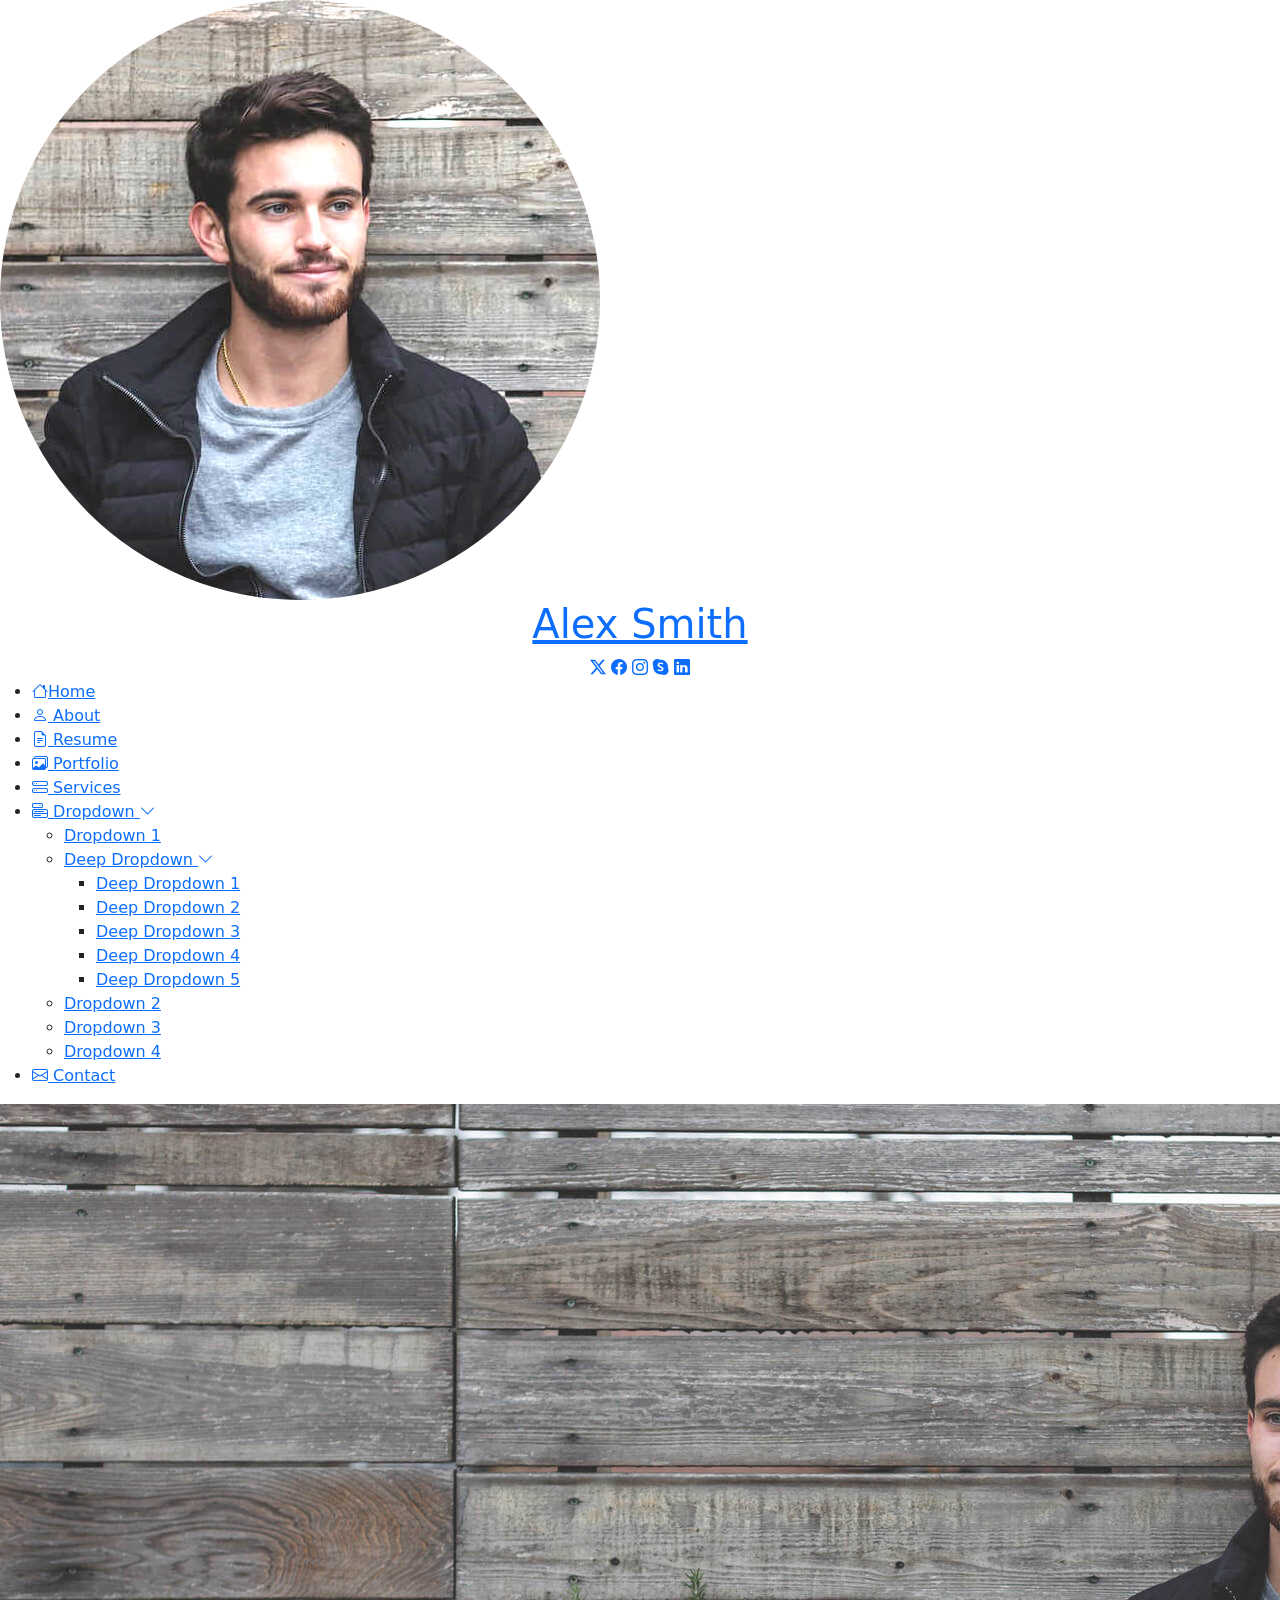
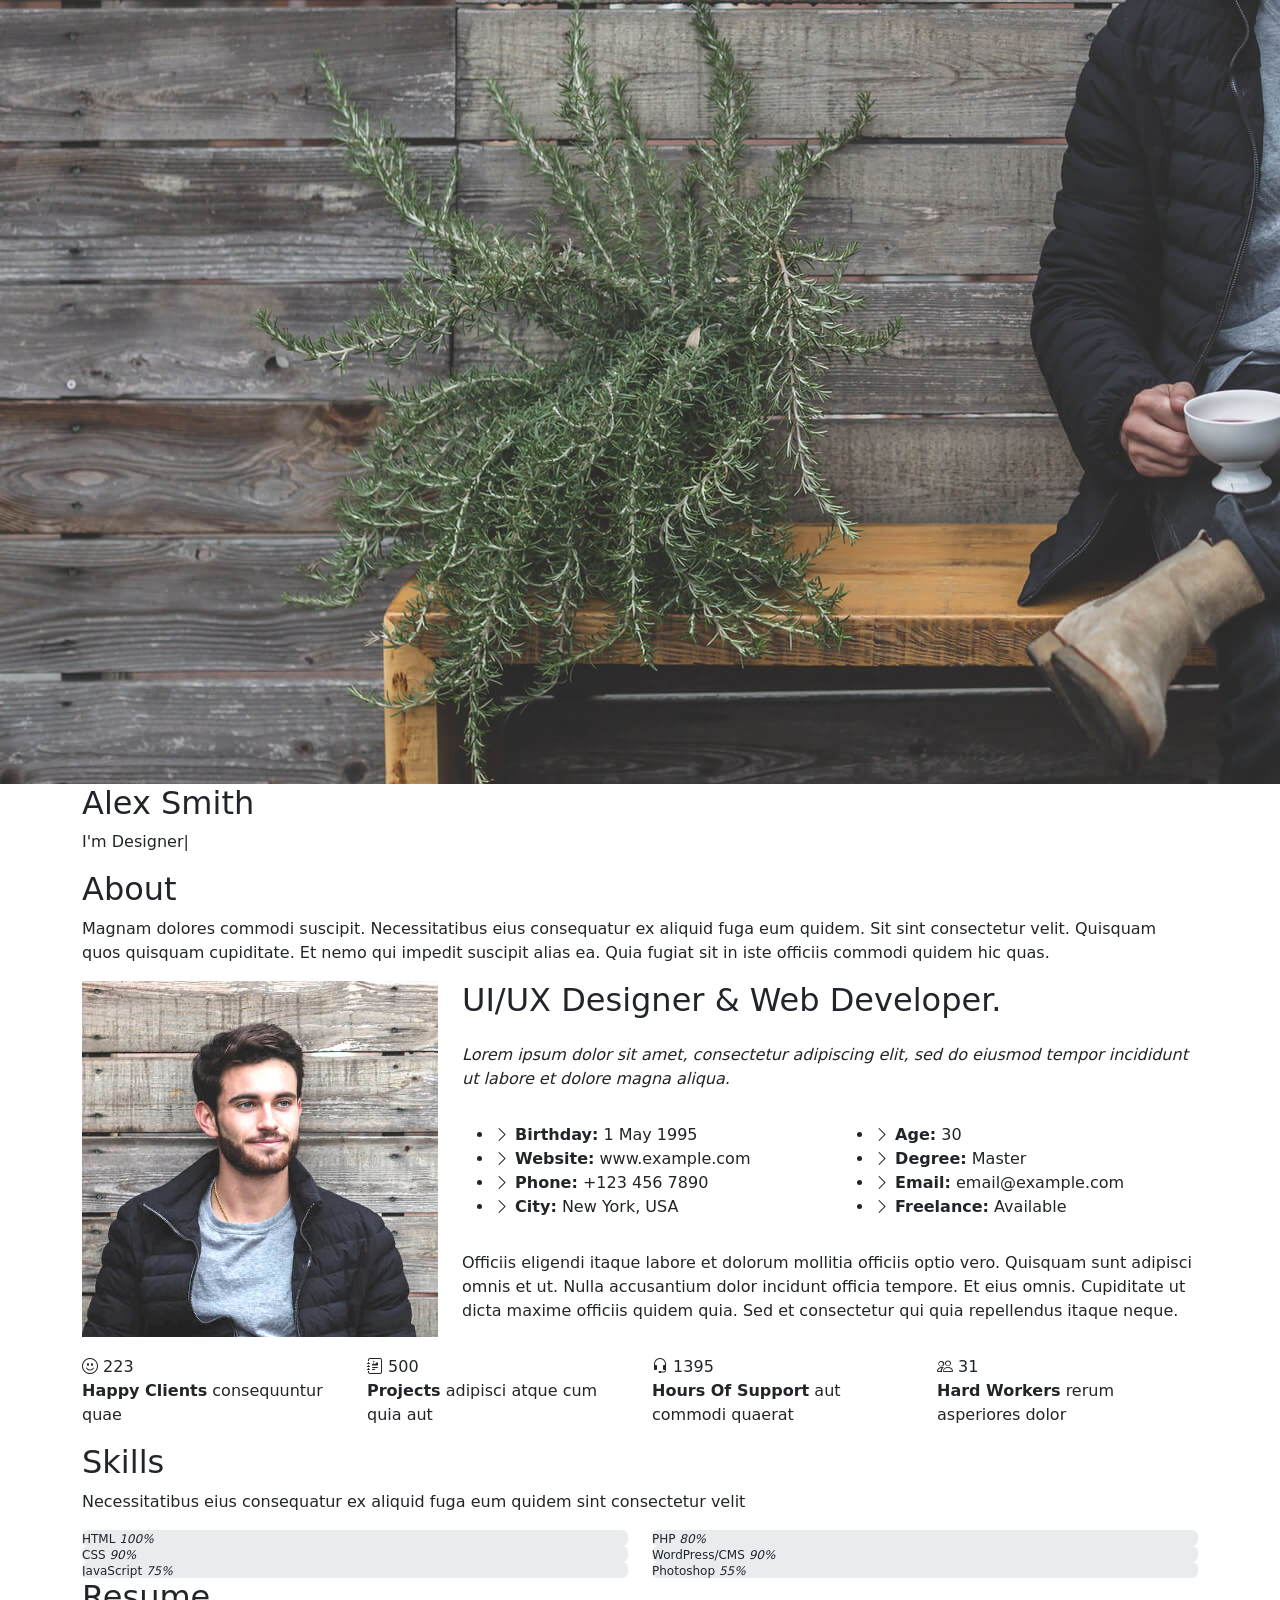
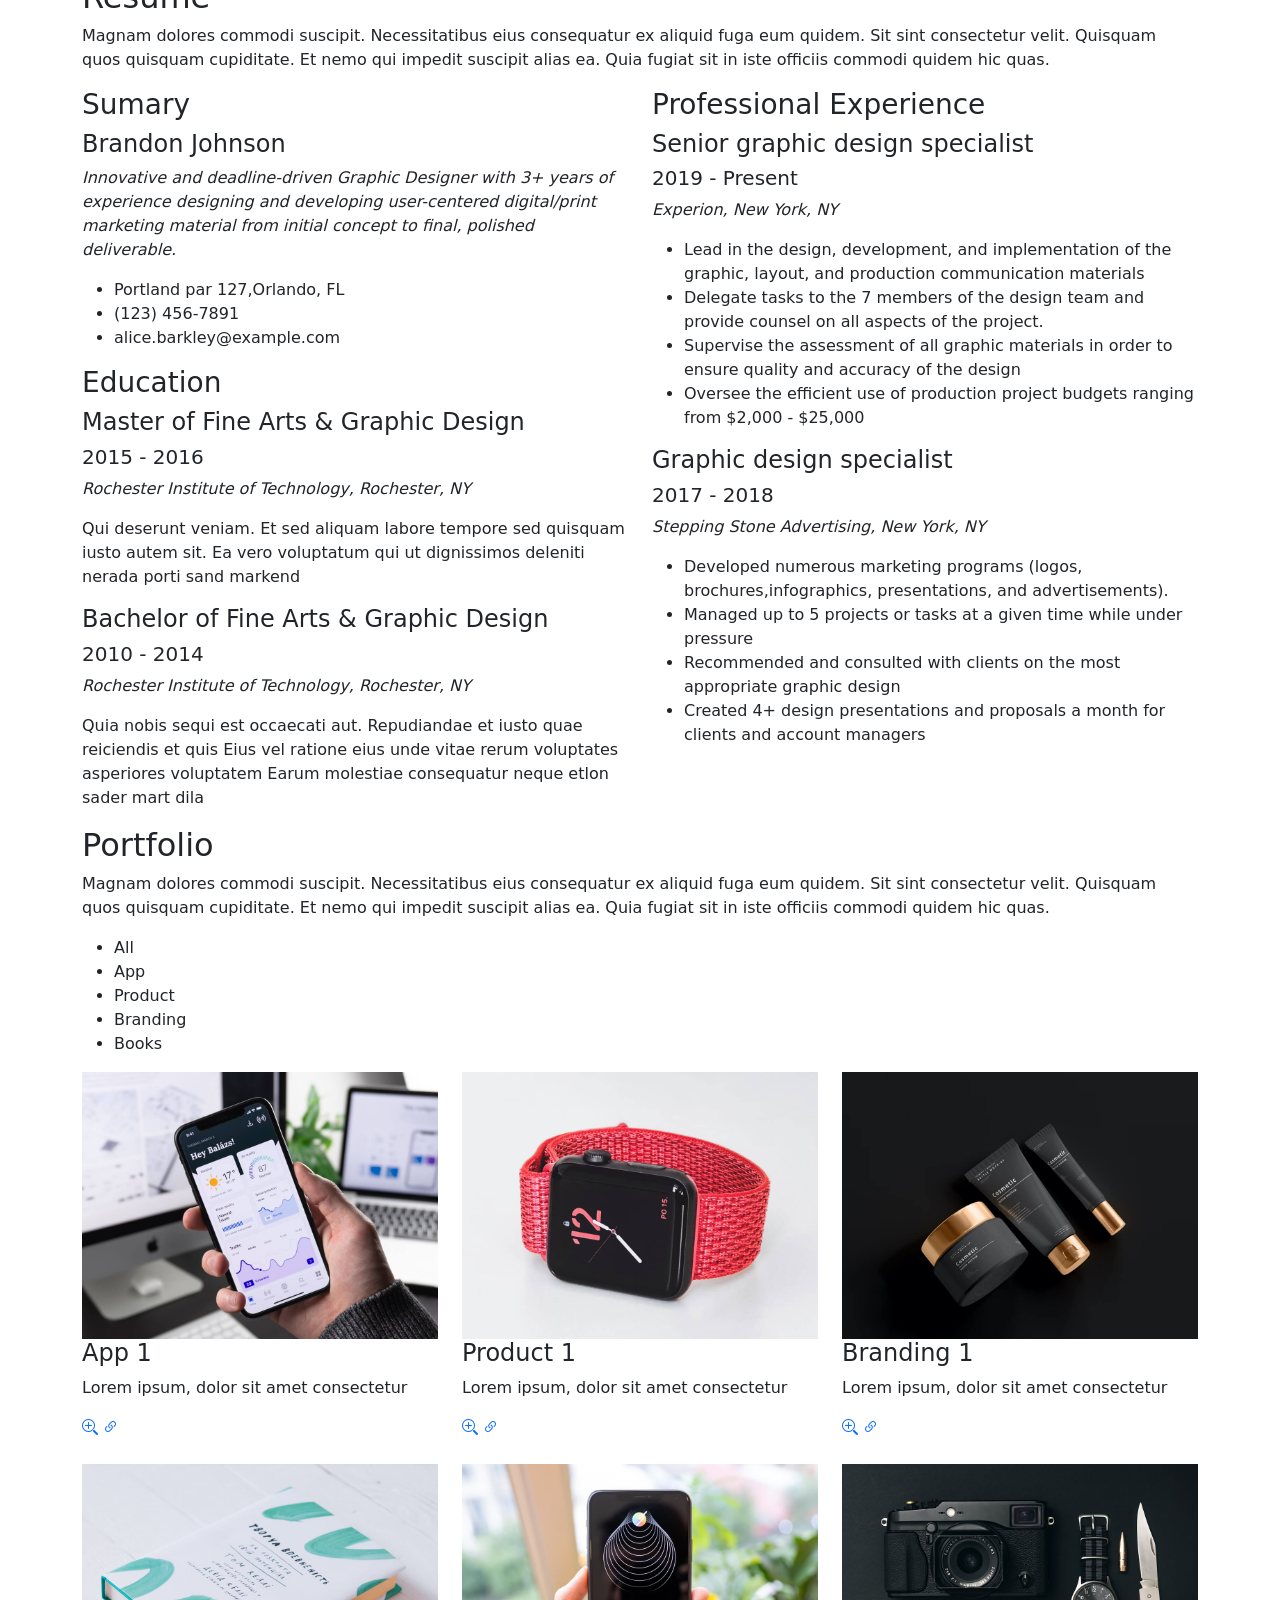
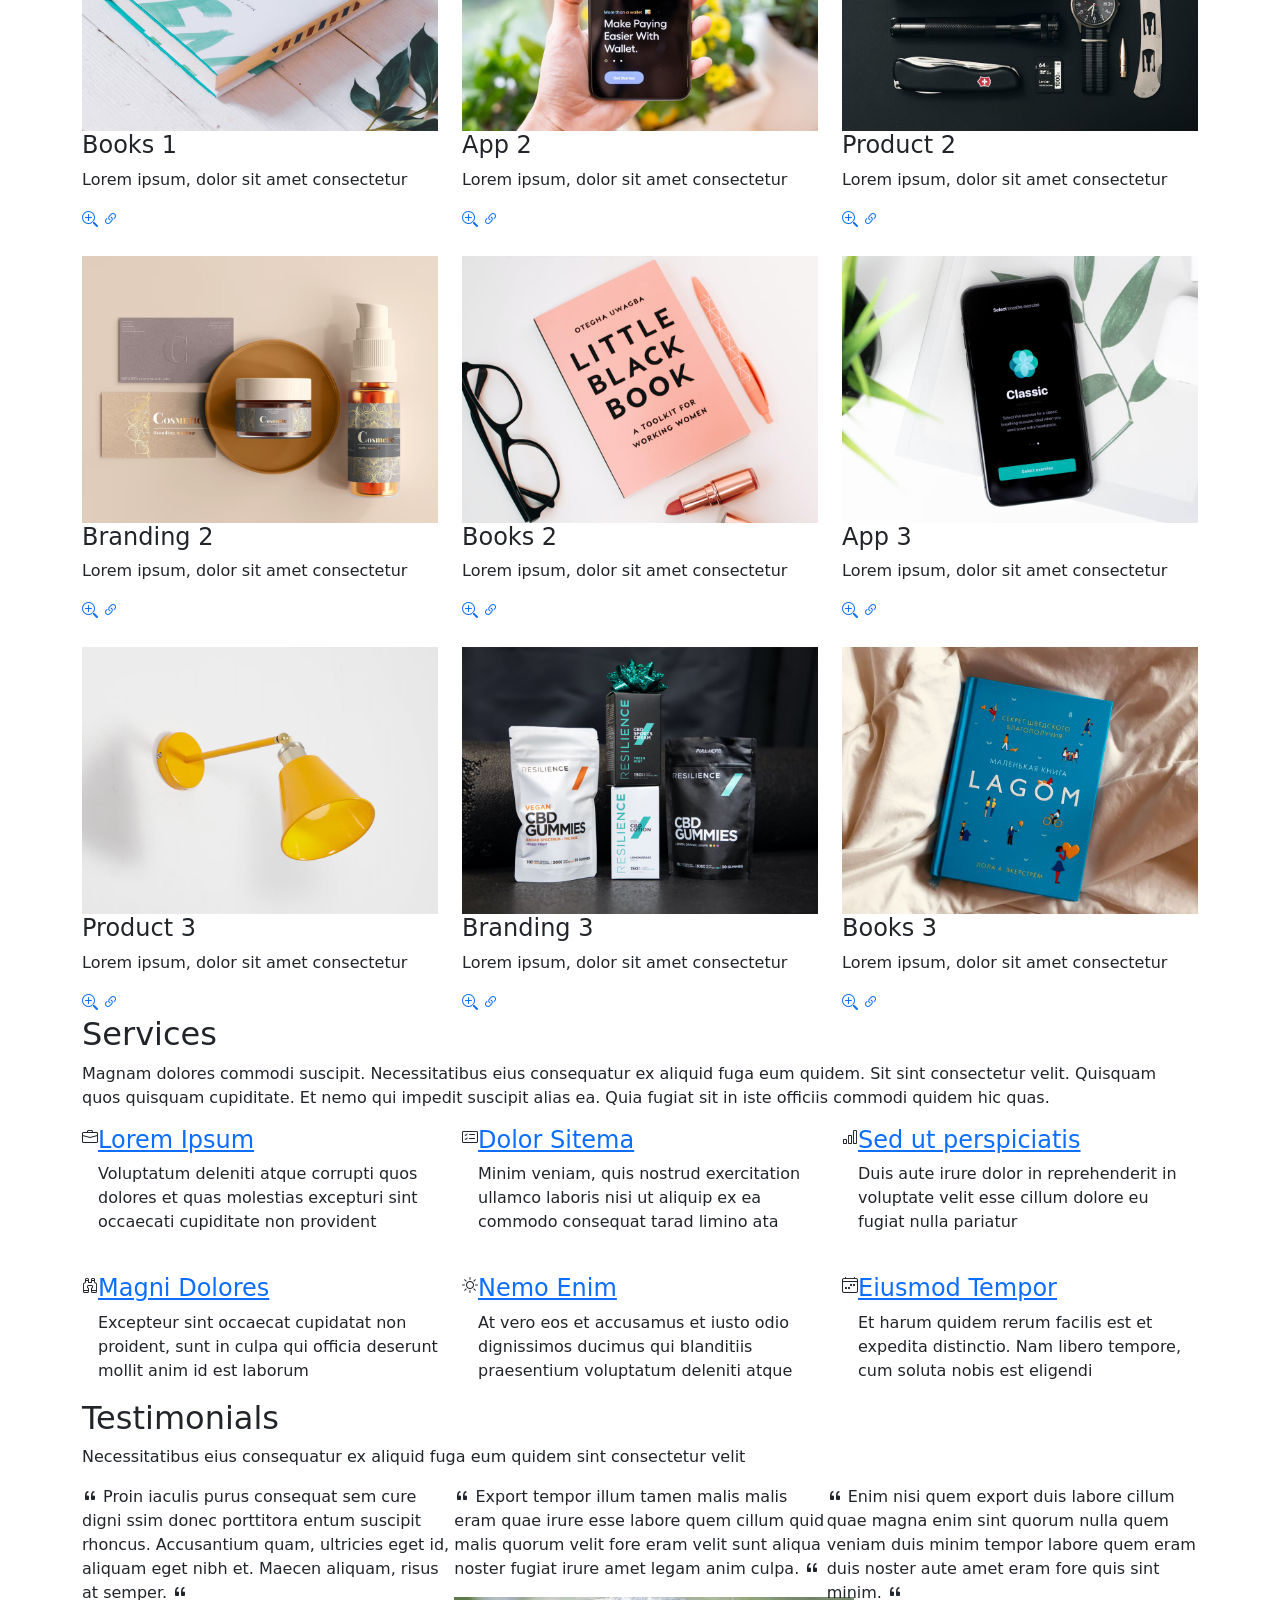
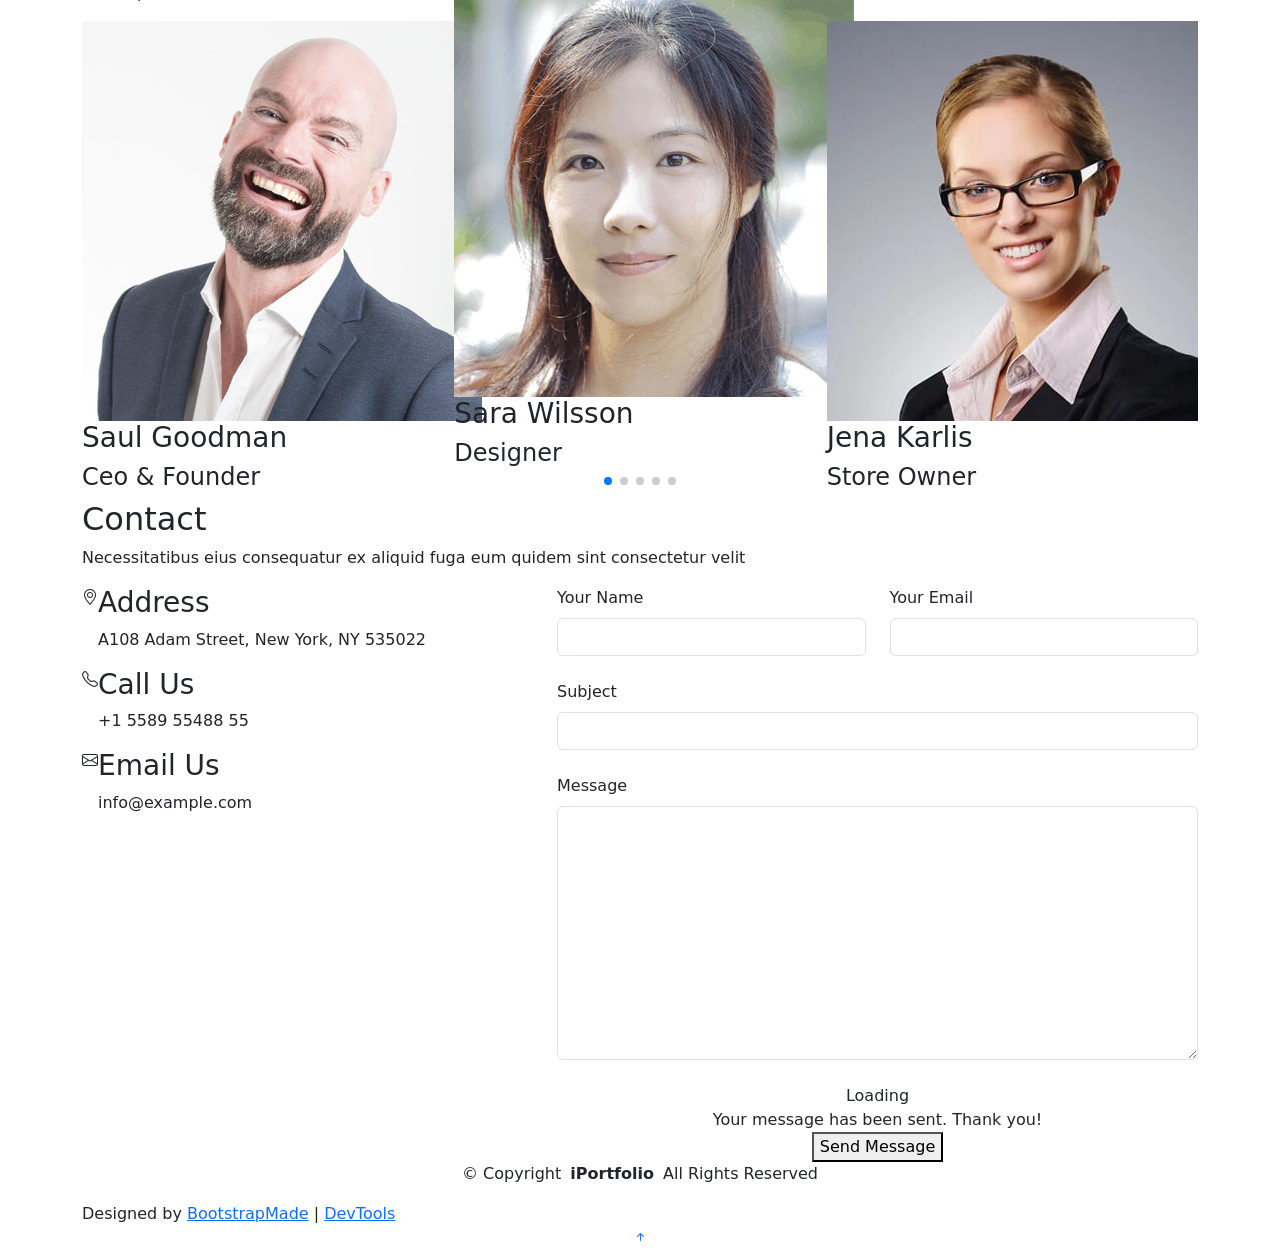
==== index.html @ 8c400535 "first commit" ====
<!DOCTYPE html>
<html lang="en">

<head>
  <meta charset="utf-8">
  <meta content="width=device-width, initial-scale=1.0" name="viewport">
  <title>Index - iPortfolio Bootstrap Template</title>
  <meta content="" name="description">
  <meta content="" name="keywords">

  <!-- Favicons -->
  <link href="assets/img/favicon.png" rel="icon">
  <link href="assets/img/apple-touch-icon.png" rel="apple-touch-icon">

  <!-- Fonts -->
  <link href="https://fonts.googleapis.com" rel="preconnect">
  <link href="https://fonts.gstatic.com" rel="preconnect" crossorigin>
  <link href="https://fonts.googleapis.com/css2?family=Roboto:ital,wght@0,100;0,300;0,400;0,500;0,700;0,900;1,100;1,300;1,400;1,500;1,700;1,900&family=Poppins:ital,wght@0,100;0,200;0,300;0,400;0,500;0,600;0,700;0,800;0,900;1,100;1,200;1,300;1,400;1,500;1,600;1,700;1,800;1,900&family=Raleway:ital,wght@0,100;0,200;0,300;0,400;0,500;0,600;0,700;0,800;0,900;1,100;1,200;1,300;1,400;1,500;1,600;1,700;1,800;1,900&display=swap" rel="stylesheet">

  <!-- Vendor CSS Files -->
  <link href="assets/vendor/bootstrap/css/bootstrap.min.css" rel="stylesheet">
  <link href="assets/vendor/bootstrap-icons/bootstrap-icons.css" rel="stylesheet">
  <link href="assets/vendor/aos/aos.css" rel="stylesheet">
  <link href="assets/vendor/glightbox/css/glightbox.min.css" rel="stylesheet">
  <link href="assets/vendor/swiper/swiper-bundle.min.css" rel="stylesheet">

  <!-- Main CSS File -->
  <link href="assets/css/main.css" rel="stylesheet">

  <!-- =======================================================
  * Template Name: iPortfolio
  * Template URL: https://bootstrapmade.com/iportfolio-bootstrap-portfolio-websites-template/
  * Updated: Jun 29 2024 with Bootstrap v5.3.3
  * Author: BootstrapMade.com
  * License: https://bootstrapmade.com/license/
  ======================================================== -->
</head>

<body class="index-page">

  <header id="header" class="header dark-background d-flex flex-column">
    <i class="header-toggle d-xl-none bi bi-list"></i>

    <div class="profile-img">
      <img src="assets/img/my-profile-img.jpg" alt="" class="img-fluid rounded-circle">
    </div>

    <a href="index.html" class="logo d-flex align-items-center justify-content-center">
      <!-- Uncomment the line below if you also wish to use an image logo -->
      <!-- <img src="assets/img/logo.png" alt=""> -->
      <h1 class="sitename">Alex Smith</h1>
    </a>

    <div class="social-links text-center">
      <a href="#" class="twitter"><i class="bi bi-twitter-x"></i></a>
      <a href="#" class="facebook"><i class="bi bi-facebook"></i></a>
      <a href="#" class="instagram"><i class="bi bi-instagram"></i></a>
      <a href="#" class="google-plus"><i class="bi bi-skype"></i></a>
      <a href="#" class="linkedin"><i class="bi bi-linkedin"></i></a>
    </div>

    <nav id="navmenu" class="navmenu">
      <ul>
        <li><a href="#hero" class="active"><i class="bi bi-house navicon"></i>Home</a></li>
        <li><a href="#about"><i class="bi bi-person navicon"></i> About</a></li>
        <li><a href="#resume"><i class="bi bi-file-earmark-text navicon"></i> Resume</a></li>
        <li><a href="#portfolio"><i class="bi bi-images navicon"></i> Portfolio</a></li>
        <li><a href="#services"><i class="bi bi-hdd-stack navicon"></i> Services</a></li>
        <li class="dropdown"><a href="#"><i class="bi bi-menu-button navicon"></i> <span>Dropdown</span> <i class="bi bi-chevron-down toggle-dropdown"></i></a>
          <ul>
            <li><a href="#">Dropdown 1</a></li>
            <li class="dropdown"><a href="#"><span>Deep Dropdown</span> <i class="bi bi-chevron-down toggle-dropdown"></i></a>
              <ul>
                <li><a href="#">Deep Dropdown 1</a></li>
                <li><a href="#">Deep Dropdown 2</a></li>
                <li><a href="#">Deep Dropdown 3</a></li>
                <li><a href="#">Deep Dropdown 4</a></li>
                <li><a href="#">Deep Dropdown 5</a></li>
              </ul>
            </li>
            <li><a href="#">Dropdown 2</a></li>
            <li><a href="#">Dropdown 3</a></li>
            <li><a href="#">Dropdown 4</a></li>
          </ul>
        </li>
        <li><a href="#contact"><i class="bi bi-envelope navicon"></i> Contact</a></li>
      </ul>
    </nav>

  </header>

  <main class="main">

    <!-- Hero Section -->
    <section id="hero" class="hero section dark-background">

      <img src="assets/img/hero-bg.jpg" alt="" data-aos="fade-in" class="">

      <div class="container" data-aos="fade-up" data-aos-delay="100">
        <h2>Alex Smith</h2>
        <p>I'm <span class="typed" data-typed-items="Designer, Developer, Freelancer, Photographer">Designer</span><span class="typed-cursor typed-cursor--blink" aria-hidden="true"></span><span class="typed-cursor typed-cursor--blink" aria-hidden="true"></span></p>
      </div>

    </section><!-- /Hero Section -->

    <!-- About Section -->
    <section id="about" class="about section">

      <!-- Section Title -->
      <div class="container section-title" data-aos="fade-up">
        <h2>About</h2>
        <p>Magnam dolores commodi suscipit. Necessitatibus eius consequatur ex aliquid fuga eum quidem. Sit sint consectetur velit. Quisquam quos quisquam cupiditate. Et nemo qui impedit suscipit alias ea. Quia fugiat sit in iste officiis commodi quidem hic quas.</p>
      </div><!-- End Section Title -->

      <div class="container" data-aos="fade-up" data-aos-delay="100">

        <div class="row gy-4 justify-content-center">
          <div class="col-lg-4">
            <img src="assets/img/my-profile-img.jpg" class="img-fluid" alt="">
          </div>
          <div class="col-lg-8 content">
            <h2>UI/UX Designer &amp; Web Developer.</h2>
            <p class="fst-italic py-3">
              Lorem ipsum dolor sit amet, consectetur adipiscing elit, sed do eiusmod tempor incididunt ut labore et dolore
              magna aliqua.
            </p>
            <div class="row">
              <div class="col-lg-6">
                <ul>
                  <li><i class="bi bi-chevron-right"></i> <strong>Birthday:</strong> <span>1 May 1995</span></li>
                  <li><i class="bi bi-chevron-right"></i> <strong>Website:</strong> <span>www.example.com</span></li>
                  <li><i class="bi bi-chevron-right"></i> <strong>Phone:</strong> <span>+123 456 7890</span></li>
                  <li><i class="bi bi-chevron-right"></i> <strong>City:</strong> <span>New York, USA</span></li>
                </ul>
              </div>
              <div class="col-lg-6">
                <ul>
                  <li><i class="bi bi-chevron-right"></i> <strong>Age:</strong> <span>30</span></li>
                  <li><i class="bi bi-chevron-right"></i> <strong>Degree:</strong> <span>Master</span></li>
                  <li><i class="bi bi-chevron-right"></i> <strong>Email:</strong> <span>email@example.com</span></li>
                  <li><i class="bi bi-chevron-right"></i> <strong>Freelance:</strong> <span>Available</span></li>
                </ul>
              </div>
            </div>
            <p class="py-3">
              Officiis eligendi itaque labore et dolorum mollitia officiis optio vero. Quisquam sunt adipisci omnis et ut. Nulla accusantium dolor incidunt officia tempore. Et eius omnis.
              Cupiditate ut dicta maxime officiis quidem quia. Sed et consectetur qui quia repellendus itaque neque.
            </p>
          </div>
        </div>

      </div>

    </section><!-- /About Section -->

    <!-- Stats Section -->
    <section id="stats" class="stats section">

      <div class="container" data-aos="fade-up" data-aos-delay="100">

        <div class="row gy-4">

          <div class="col-lg-3 col-md-6">
            <div class="stats-item">
              <i class="bi bi-emoji-smile"></i>
              <span data-purecounter-start="0" data-purecounter-end="232" data-purecounter-duration="1" class="purecounter"></span>
              <p><strong>Happy Clients</strong> <span>consequuntur quae</span></p>
            </div>
          </div><!-- End Stats Item -->

          <div class="col-lg-3 col-md-6">
            <div class="stats-item">
              <i class="bi bi-journal-richtext"></i>
              <span data-purecounter-start="0" data-purecounter-end="521" data-purecounter-duration="1" class="purecounter"></span>
              <p><strong>Projects</strong> <span>adipisci atque cum quia aut</span></p>
            </div>
          </div><!-- End Stats Item -->

          <div class="col-lg-3 col-md-6">
            <div class="stats-item">
              <i class="bi bi-headset"></i>
              <span data-purecounter-start="0" data-purecounter-end="1453" data-purecounter-duration="1" class="purecounter"></span>
              <p><strong>Hours Of Support</strong> <span>aut commodi quaerat</span></p>
            </div>
          </div><!-- End Stats Item -->

          <div class="col-lg-3 col-md-6">
            <div class="stats-item">
              <i class="bi bi-people"></i>
              <span data-purecounter-start="0" data-purecounter-end="32" data-purecounter-duration="1" class="purecounter"></span>
              <p><strong>Hard Workers</strong> <span>rerum asperiores dolor</span></p>
            </div>
          </div><!-- End Stats Item -->

        </div>

      </div>

    </section><!-- /Stats Section -->

    <!-- Skills Section -->
    <section id="skills" class="skills section light-background">

      <!-- Section Title -->
      <div class="container section-title" data-aos="fade-up">
        <h2>Skills</h2>
        <p>Necessitatibus eius consequatur ex aliquid fuga eum quidem sint consectetur velit</p>
      </div><!-- End Section Title -->

      <div class="container" data-aos="fade-up" data-aos-delay="100">

        <div class="row skills-content skills-animation">

          <div class="col-lg-6">

            <div class="progress">
              <span class="skill"><span>HTML</span> <i class="val">100%</i></span>
              <div class="progress-bar-wrap">
                <div class="progress-bar" role="progressbar" aria-valuenow="100" aria-valuemin="0" aria-valuemax="100"></div>
              </div>
            </div><!-- End Skills Item -->

            <div class="progress">
              <span class="skill"><span>CSS</span> <i class="val">90%</i></span>
              <div class="progress-bar-wrap">
                <div class="progress-bar" role="progressbar" aria-valuenow="90" aria-valuemin="0" aria-valuemax="100"></div>
              </div>
            </div><!-- End Skills Item -->

            <div class="progress">
              <span class="skill"><span>JavaScript</span> <i class="val">75%</i></span>
              <div class="progress-bar-wrap">
                <div class="progress-bar" role="progressbar" aria-valuenow="75" aria-valuemin="0" aria-valuemax="100"></div>
              </div>
            </div><!-- End Skills Item -->

          </div>

          <div class="col-lg-6">

            <div class="progress">
              <span class="skill"><span>PHP</span> <i class="val">80%</i></span>
              <div class="progress-bar-wrap">
                <div class="progress-bar" role="progressbar" aria-valuenow="80" aria-valuemin="0" aria-valuemax="100"></div>
              </div>
            </div><!-- End Skills Item -->

            <div class="progress">
              <span class="skill"><span>WordPress/CMS</span> <i class="val">90%</i></span>
              <div class="progress-bar-wrap">
                <div class="progress-bar" role="progressbar" aria-valuenow="90" aria-valuemin="0" aria-valuemax="100"></div>
              </div>
            </div><!-- End Skills Item -->

            <div class="progress">
              <span class="skill"><span>Photoshop</span> <i class="val">55%</i></span>
              <div class="progress-bar-wrap">
                <div class="progress-bar" role="progressbar" aria-valuenow="55" aria-valuemin="0" aria-valuemax="100"></div>
              </div>
            </div><!-- End Skills Item -->

          </div>

        </div>

      </div>

    </section><!-- /Skills Section -->

    <!-- Resume Section -->
    <section id="resume" class="resume section">

      <!-- Section Title -->
      <div class="container section-title" data-aos="fade-up">
        <h2>Resume</h2>
        <p>Magnam dolores commodi suscipit. Necessitatibus eius consequatur ex aliquid fuga eum quidem. Sit sint consectetur velit. Quisquam quos quisquam cupiditate. Et nemo qui impedit suscipit alias ea. Quia fugiat sit in iste officiis commodi quidem hic quas.</p>
      </div><!-- End Section Title -->

      <div class="container">

        <div class="row">

          <div class="col-lg-6" data-aos="fade-up" data-aos-delay="100">
            <h3 class="resume-title">Sumary</h3>

            <div class="resume-item pb-0">
              <h4>Brandon Johnson</h4>
              <p><em>Innovative and deadline-driven Graphic Designer with 3+ years of experience designing and developing user-centered digital/print marketing material from initial concept to final, polished deliverable.</em></p>
              <ul>
                <li>Portland par 127,Orlando, FL</li>
                <li>(123) 456-7891</li>
                <li>alice.barkley@example.com</li>
              </ul>
            </div><!-- Edn Resume Item -->

            <h3 class="resume-title">Education</h3>
            <div class="resume-item">
              <h4>Master of Fine Arts &amp; Graphic Design</h4>
              <h5>2015 - 2016</h5>
              <p><em>Rochester Institute of Technology, Rochester, NY</em></p>
              <p>Qui deserunt veniam. Et sed aliquam labore tempore sed quisquam iusto autem sit. Ea vero voluptatum qui ut dignissimos deleniti nerada porti sand markend</p>
            </div><!-- Edn Resume Item -->

            <div class="resume-item">
              <h4>Bachelor of Fine Arts &amp; Graphic Design</h4>
              <h5>2010 - 2014</h5>
              <p><em>Rochester Institute of Technology, Rochester, NY</em></p>
              <p>Quia nobis sequi est occaecati aut. Repudiandae et iusto quae reiciendis et quis Eius vel ratione eius unde vitae rerum voluptates asperiores voluptatem Earum molestiae consequatur neque etlon sader mart dila</p>
            </div><!-- Edn Resume Item -->

          </div>

          <div class="col-lg-6" data-aos="fade-up" data-aos-delay="200">
            <h3 class="resume-title">Professional Experience</h3>
            <div class="resume-item">
              <h4>Senior graphic design specialist</h4>
              <h5>2019 - Present</h5>
              <p><em>Experion, New York, NY </em></p>
              <ul>
                <li>Lead in the design, development, and implementation of the graphic, layout, and production communication materials</li>
                <li>Delegate tasks to the 7 members of the design team and provide counsel on all aspects of the project. </li>
                <li>Supervise the assessment of all graphic materials in order to ensure quality and accuracy of the design</li>
                <li>Oversee the efficient use of production project budgets ranging from $2,000 - $25,000</li>
              </ul>
            </div><!-- Edn Resume Item -->

            <div class="resume-item">
              <h4>Graphic design specialist</h4>
              <h5>2017 - 2018</h5>
              <p><em>Stepping Stone Advertising, New York, NY</em></p>
              <ul>
                <li>Developed numerous marketing programs (logos, brochures,infographics, presentations, and advertisements).</li>
                <li>Managed up to 5 projects or tasks at a given time while under pressure</li>
                <li>Recommended and consulted with clients on the most appropriate graphic design</li>
                <li>Created 4+ design presentations and proposals a month for clients and account managers</li>
              </ul>
            </div><!-- Edn Resume Item -->

          </div>

        </div>

      </div>

    </section><!-- /Resume Section -->

    <!-- Portfolio Section -->
    <section id="portfolio" class="portfolio section light-background">

      <!-- Section Title -->
      <div class="container section-title" data-aos="fade-up">
        <h2>Portfolio</h2>
        <p>Magnam dolores commodi suscipit. Necessitatibus eius consequatur ex aliquid fuga eum quidem. Sit sint consectetur velit. Quisquam quos quisquam cupiditate. Et nemo qui impedit suscipit alias ea. Quia fugiat sit in iste officiis commodi quidem hic quas.</p>
      </div><!-- End Section Title -->

      <div class="container">

        <div class="isotope-layout" data-default-filter="*" data-layout="masonry" data-sort="original-order">

          <ul class="portfolio-filters isotope-filters" data-aos="fade-up" data-aos-delay="100">
            <li data-filter="*" class="filter-active">All</li>
            <li data-filter=".filter-app">App</li>
            <li data-filter=".filter-product">Product</li>
            <li data-filter=".filter-branding">Branding</li>
            <li data-filter=".filter-books">Books</li>
          </ul><!-- End Portfolio Filters -->

          <div class="row gy-4 isotope-container" data-aos="fade-up" data-aos-delay="200">

            <div class="col-lg-4 col-md-6 portfolio-item isotope-item filter-app">
              <div class="portfolio-content h-100">
                <img src="assets/img/portfolio/app-1.jpg" class="img-fluid" alt="">
                <div class="portfolio-info">
                  <h4>App 1</h4>
                  <p>Lorem ipsum, dolor sit amet consectetur</p>
                  <a href="assets/img/portfolio/app-1.jpg" title="App 1" data-gallery="portfolio-gallery-app" class="glightbox preview-link"><i class="bi bi-zoom-in"></i></a>
                  <a href="portfolio-details.html" title="More Details" class="details-link"><i class="bi bi-link-45deg"></i></a>
                </div>
              </div>
            </div><!-- End Portfolio Item -->

            <div class="col-lg-4 col-md-6 portfolio-item isotope-item filter-product">
              <div class="portfolio-content h-100">
                <img src="assets/img/portfolio/product-1.jpg" class="img-fluid" alt="">
                <div class="portfolio-info">
                  <h4>Product 1</h4>
                  <p>Lorem ipsum, dolor sit amet consectetur</p>
                  <a href="assets/img/portfolio/product-1.jpg" title="Product 1" data-gallery="portfolio-gallery-product" class="glightbox preview-link"><i class="bi bi-zoom-in"></i></a>
                  <a href="portfolio-details.html" title="More Details" class="details-link"><i class="bi bi-link-45deg"></i></a>
                </div>
              </div>
            </div><!-- End Portfolio Item -->

            <div class="col-lg-4 col-md-6 portfolio-item isotope-item filter-branding">
              <div class="portfolio-content h-100">
                <img src="assets/img/portfolio/branding-1.jpg" class="img-fluid" alt="">
                <div class="portfolio-info">
                  <h4>Branding 1</h4>
                  <p>Lorem ipsum, dolor sit amet consectetur</p>
                  <a href="assets/img/portfolio/branding-1.jpg" title="Branding 1" data-gallery="portfolio-gallery-branding" class="glightbox preview-link"><i class="bi bi-zoom-in"></i></a>
                  <a href="portfolio-details.html" title="More Details" class="details-link"><i class="bi bi-link-45deg"></i></a>
                </div>
              </div>
            </div><!-- End Portfolio Item -->

            <div class="col-lg-4 col-md-6 portfolio-item isotope-item filter-books">
              <div class="portfolio-content h-100">
                <img src="assets/img/portfolio/books-1.jpg" class="img-fluid" alt="">
                <div class="portfolio-info">
                  <h4>Books 1</h4>
                  <p>Lorem ipsum, dolor sit amet consectetur</p>
                  <a href="assets/img/portfolio/books-1.jpg" title="Branding 1" data-gallery="portfolio-gallery-book" class="glightbox preview-link"><i class="bi bi-zoom-in"></i></a>
                  <a href="portfolio-details.html" title="More Details" class="details-link"><i class="bi bi-link-45deg"></i></a>
                </div>
              </div>
            </div><!-- End Portfolio Item -->

            <div class="col-lg-4 col-md-6 portfolio-item isotope-item filter-app">
              <div class="portfolio-content h-100">
                <img src="assets/img/portfolio/app-2.jpg" class="img-fluid" alt="">
                <div class="portfolio-info">
                  <h4>App 2</h4>
                  <p>Lorem ipsum, dolor sit amet consectetur</p>
                  <a href="assets/img/portfolio/app-2.jpg" title="App 2" data-gallery="portfolio-gallery-app" class="glightbox preview-link"><i class="bi bi-zoom-in"></i></a>
                  <a href="portfolio-details.html" title="More Details" class="details-link"><i class="bi bi-link-45deg"></i></a>
                </div>
              </div>
            </div><!-- End Portfolio Item -->

            <div class="col-lg-4 col-md-6 portfolio-item isotope-item filter-product">
              <div class="portfolio-content h-100">
                <img src="assets/img/portfolio/product-2.jpg" class="img-fluid" alt="">
                <div class="portfolio-info">
                  <h4>Product 2</h4>
                  <p>Lorem ipsum, dolor sit amet consectetur</p>
                  <a href="assets/img/portfolio/product-2.jpg" title="Product 2" data-gallery="portfolio-gallery-product" class="glightbox preview-link"><i class="bi bi-zoom-in"></i></a>
                  <a href="portfolio-details.html" title="More Details" class="details-link"><i class="bi bi-link-45deg"></i></a>
                </div>
              </div>
            </div><!-- End Portfolio Item -->

            <div class="col-lg-4 col-md-6 portfolio-item isotope-item filter-branding">
              <div class="portfolio-content h-100">
                <img src="assets/img/portfolio/branding-2.jpg" class="img-fluid" alt="">
                <div class="portfolio-info">
                  <h4>Branding 2</h4>
                  <p>Lorem ipsum, dolor sit amet consectetur</p>
                  <a href="assets/img/portfolio/branding-2.jpg" title="Branding 2" data-gallery="portfolio-gallery-branding" class="glightbox preview-link"><i class="bi bi-zoom-in"></i></a>
                  <a href="portfolio-details.html" title="More Details" class="details-link"><i class="bi bi-link-45deg"></i></a>
                </div>
              </div>
            </div><!-- End Portfolio Item -->

            <div class="col-lg-4 col-md-6 portfolio-item isotope-item filter-books">
              <div class="portfolio-content h-100">
                <img src="assets/img/portfolio/books-2.jpg" class="img-fluid" alt="">
                <div class="portfolio-info">
                  <h4>Books 2</h4>
                  <p>Lorem ipsum, dolor sit amet consectetur</p>
                  <a href="assets/img/portfolio/books-2.jpg" title="Branding 2" data-gallery="portfolio-gallery-book" class="glightbox preview-link"><i class="bi bi-zoom-in"></i></a>
                  <a href="portfolio-details.html" title="More Details" class="details-link"><i class="bi bi-link-45deg"></i></a>
                </div>
              </div>
            </div><!-- End Portfolio Item -->

            <div class="col-lg-4 col-md-6 portfolio-item isotope-item filter-app">
              <div class="portfolio-content h-100">
                <img src="assets/img/portfolio/app-3.jpg" class="img-fluid" alt="">
                <div class="portfolio-info">
                  <h4>App 3</h4>
                  <p>Lorem ipsum, dolor sit amet consectetur</p>
                  <a href="assets/img/portfolio/app-3.jpg" title="App 3" data-gallery="portfolio-gallery-app" class="glightbox preview-link"><i class="bi bi-zoom-in"></i></a>
                  <a href="portfolio-details.html" title="More Details" class="details-link"><i class="bi bi-link-45deg"></i></a>
                </div>
              </div>
            </div><!-- End Portfolio Item -->

            <div class="col-lg-4 col-md-6 portfolio-item isotope-item filter-product">
              <div class="portfolio-content h-100">
                <img src="assets/img/portfolio/product-3.jpg" class="img-fluid" alt="">
                <div class="portfolio-info">
                  <h4>Product 3</h4>
                  <p>Lorem ipsum, dolor sit amet consectetur</p>
                  <a href="assets/img/portfolio/product-3.jpg" title="Product 3" data-gallery="portfolio-gallery-product" class="glightbox preview-link"><i class="bi bi-zoom-in"></i></a>
                  <a href="portfolio-details.html" title="More Details" class="details-link"><i class="bi bi-link-45deg"></i></a>
                </div>
              </div>
            </div><!-- End Portfolio Item -->

            <div class="col-lg-4 col-md-6 portfolio-item isotope-item filter-branding">
              <div class="portfolio-content h-100">
                <img src="assets/img/portfolio/branding-3.jpg" class="img-fluid" alt="">
                <div class="portfolio-info">
                  <h4>Branding 3</h4>
                  <p>Lorem ipsum, dolor sit amet consectetur</p>
                  <a href="assets/img/portfolio/branding-3.jpg" title="Branding 2" data-gallery="portfolio-gallery-branding" class="glightbox preview-link"><i class="bi bi-zoom-in"></i></a>
                  <a href="portfolio-details.html" title="More Details" class="details-link"><i class="bi bi-link-45deg"></i></a>
                </div>
              </div>
            </div><!-- End Portfolio Item -->

            <div class="col-lg-4 col-md-6 portfolio-item isotope-item filter-books">
              <div class="portfolio-content h-100">
                <img src="assets/img/portfolio/books-3.jpg" class="img-fluid" alt="">
                <div class="portfolio-info">
                  <h4>Books 3</h4>
                  <p>Lorem ipsum, dolor sit amet consectetur</p>
                  <a href="assets/img/portfolio/books-3.jpg" title="Branding 3" data-gallery="portfolio-gallery-book" class="glightbox preview-link"><i class="bi bi-zoom-in"></i></a>
                  <a href="portfolio-details.html" title="More Details" class="details-link"><i class="bi bi-link-45deg"></i></a>
                </div>
              </div>
            </div><!-- End Portfolio Item -->

          </div><!-- End Portfolio Container -->

        </div>

      </div>

    </section><!-- /Portfolio Section -->

    <!-- Services Section -->
    <section id="services" class="services section">

      <!-- Section Title -->
      <div class="container section-title" data-aos="fade-up">
        <h2>Services</h2>
        <p>Magnam dolores commodi suscipit. Necessitatibus eius consequatur ex aliquid fuga eum quidem. Sit sint consectetur velit. Quisquam quos quisquam cupiditate. Et nemo qui impedit suscipit alias ea. Quia fugiat sit in iste officiis commodi quidem hic quas.</p>
      </div><!-- End Section Title -->

      <div class="container">

        <div class="row gy-4">

          <div class="col-lg-4 col-md-6 service-item d-flex" data-aos="fade-up" data-aos-delay="100">
            <div class="icon flex-shrink-0"><i class="bi bi-briefcase"></i></div>
            <div>
              <h4 class="title"><a href="service-details.html" class="stretched-link">Lorem Ipsum</a></h4>
              <p class="description">Voluptatum deleniti atque corrupti quos dolores et quas molestias excepturi sint occaecati cupiditate non provident</p>
            </div>
          </div>
          <!-- End Service Item -->

          <div class="col-lg-4 col-md-6 service-item d-flex" data-aos="fade-up" data-aos-delay="200">
            <div class="icon flex-shrink-0"><i class="bi bi-card-checklist"></i></div>
            <div>
              <h4 class="title"><a href="service-details.html" class="stretched-link">Dolor Sitema</a></h4>
              <p class="description">Minim veniam, quis nostrud exercitation ullamco laboris nisi ut aliquip ex ea commodo consequat tarad limino ata</p>
            </div>
          </div><!-- End Service Item -->

          <div class="col-lg-4 col-md-6 service-item d-flex" data-aos="fade-up" data-aos-delay="300">
            <div class="icon flex-shrink-0"><i class="bi bi-bar-chart"></i></div>
            <div>
              <h4 class="title"><a href="service-details.html" class="stretched-link">Sed ut perspiciatis</a></h4>
              <p class="description">Duis aute irure dolor in reprehenderit in voluptate velit esse cillum dolore eu fugiat nulla pariatur</p>
            </div>
          </div><!-- End Service Item -->

          <div class="col-lg-4 col-md-6 service-item d-flex" data-aos="fade-up" data-aos-delay="400">
            <div class="icon flex-shrink-0"><i class="bi bi-binoculars"></i></div>
            <div>
              <h4 class="title"><a href="service-details.html" class="stretched-link">Magni Dolores</a></h4>
              <p class="description">Excepteur sint occaecat cupidatat non proident, sunt in culpa qui officia deserunt mollit anim id est laborum</p>
            </div>
          </div><!-- End Service Item -->

          <div class="col-lg-4 col-md-6 service-item d-flex" data-aos="fade-up" data-aos-delay="500">
            <div class="icon flex-shrink-0"><i class="bi bi-brightness-high"></i></div>
            <div>
              <h4 class="title"><a href="service-details.html" class="stretched-link">Nemo Enim</a></h4>
              <p class="description">At vero eos et accusamus et iusto odio dignissimos ducimus qui blanditiis praesentium voluptatum deleniti atque</p>
            </div>
          </div><!-- End Service Item -->

          <div class="col-lg-4 col-md-6 service-item d-flex" data-aos="fade-up" data-aos-delay="600">
            <div class="icon flex-shrink-0"><i class="bi bi-calendar4-week"></i></div>
            <div>
              <h4 class="title"><a href="service-details.html" class="stretched-link">Eiusmod Tempor</a></h4>
              <p class="description">Et harum quidem rerum facilis est et expedita distinctio. Nam libero tempore, cum soluta nobis est eligendi</p>
            </div>
          </div><!-- End Service Item -->

        </div>

      </div>

    </section><!-- /Services Section -->

    <!-- Testimonials Section -->
    <section id="testimonials" class="testimonials section light-background">

      <!-- Section Title -->
      <div class="container section-title" data-aos="fade-up">
        <h2>Testimonials</h2>
        <p>Necessitatibus eius consequatur ex aliquid fuga eum quidem sint consectetur velit</p>
      </div><!-- End Section Title -->

      <div class="container" data-aos="fade-up" data-aos-delay="100">

        <div class="swiper init-swiper">
          <script type="application/json" class="swiper-config">
            {
              "loop": true,
              "speed": 600,
              "autoplay": {
                "delay": 5000
              },
              "slidesPerView": "auto",
              "pagination": {
                "el": ".swiper-pagination",
                "type": "bullets",
                "clickable": true
              },
              "breakpoints": {
                "320": {
                  "slidesPerView": 1,
                  "spaceBetween": 40
                },
                "1200": {
                  "slidesPerView": 3,
                  "spaceBetween": 1
                }
              }
            }
          </script>
          <div class="swiper-wrapper">

            <div class="swiper-slide">
              <div class="testimonial-item">
                <p>
                  <i class="bi bi-quote quote-icon-left"></i>
                  <span>Proin iaculis purus consequat sem cure digni ssim donec porttitora entum suscipit rhoncus. Accusantium quam, ultricies eget id, aliquam eget nibh et. Maecen aliquam, risus at semper.</span>
                  <i class="bi bi-quote quote-icon-right"></i>
                </p>
                <img src="assets/img/testimonials/testimonials-1.jpg" class="testimonial-img" alt="">
                <h3>Saul Goodman</h3>
                <h4>Ceo &amp; Founder</h4>
              </div>
            </div><!-- End testimonial item -->

            <div class="swiper-slide">
              <div class="testimonial-item">
                <p>
                  <i class="bi bi-quote quote-icon-left"></i>
                  <span>Export tempor illum tamen malis malis eram quae irure esse labore quem cillum quid malis quorum velit fore eram velit sunt aliqua noster fugiat irure amet legam anim culpa.</span>
                  <i class="bi bi-quote quote-icon-right"></i>
                </p>
                <img src="assets/img/testimonials/testimonials-2.jpg" class="testimonial-img" alt="">
                <h3>Sara Wilsson</h3>
                <h4>Designer</h4>
              </div>
            </div><!-- End testimonial item -->

            <div class="swiper-slide">
              <div class="testimonial-item">
                <p>
                  <i class="bi bi-quote quote-icon-left"></i>
                  <span>Enim nisi quem export duis labore cillum quae magna enim sint quorum nulla quem veniam duis minim tempor labore quem eram duis noster aute amet eram fore quis sint minim.</span>
                  <i class="bi bi-quote quote-icon-right"></i>
                </p>
                <img src="assets/img/testimonials/testimonials-3.jpg" class="testimonial-img" alt="">
                <h3>Jena Karlis</h3>
                <h4>Store Owner</h4>
              </div>
            </div><!-- End testimonial item -->

            <div class="swiper-slide">
              <div class="testimonial-item">
                <p>
                  <i class="bi bi-quote quote-icon-left"></i>
                  <span>Fugiat enim eram quae cillum dolore dolor amet nulla culpa multos export minim fugiat dolor enim duis veniam ipsum anim magna sunt elit fore quem dolore labore illum veniam.</span>
                  <i class="bi bi-quote quote-icon-right"></i>
                </p>
                <img src="assets/img/testimonials/testimonials-4.jpg" class="testimonial-img" alt="">
                <h3>Matt Brandon</h3>
                <h4>Freelancer</h4>
              </div>
            </div><!-- End testimonial item -->

            <div class="swiper-slide">
              <div class="testimonial-item">
                <p>
                  <i class="bi bi-quote quote-icon-left"></i>
                  <span>Quis quorum aliqua sint quem legam fore sunt eram irure aliqua veniam tempor noster veniam sunt culpa nulla illum cillum fugiat legam esse veniam culpa fore nisi cillum quid.</span>
                  <i class="bi bi-quote quote-icon-right"></i>
                </p>
                <img src="assets/img/testimonials/testimonials-5.jpg" class="testimonial-img" alt="">
                <h3>John Larson</h3>
                <h4>Entrepreneur</h4>
              </div>
            </div><!-- End testimonial item -->

          </div>
          <div class="swiper-pagination"></div>
        </div>

      </div>

    </section><!-- /Testimonials Section -->

    <!-- Contact Section -->
    <section id="contact" class="contact section">

      <!-- Section Title -->
      <div class="container section-title" data-aos="fade-up">
        <h2>Contact</h2>
        <p>Necessitatibus eius consequatur ex aliquid fuga eum quidem sint consectetur velit</p>
      </div><!-- End Section Title -->

      <div class="container" data-aos="fade-up" data-aos-delay="100">

        <div class="row gy-4">

          <div class="col-lg-5">

            <div class="info-wrap">
              <div class="info-item d-flex" data-aos="fade-up" data-aos-delay="200">
                <i class="bi bi-geo-alt flex-shrink-0"></i>
                <div>
                  <h3>Address</h3>
                  <p>A108 Adam Street, New York, NY 535022</p>
                </div>
              </div><!-- End Info Item -->

              <div class="info-item d-flex" data-aos="fade-up" data-aos-delay="300">
                <i class="bi bi-telephone flex-shrink-0"></i>
                <div>
                  <h3>Call Us</h3>
                  <p>+1 5589 55488 55</p>
                </div>
              </div><!-- End Info Item -->

              <div class="info-item d-flex" data-aos="fade-up" data-aos-delay="400">
                <i class="bi bi-envelope flex-shrink-0"></i>
                <div>
                  <h3>Email Us</h3>
                  <p>info@example.com</p>
                </div>
              </div><!-- End Info Item -->

              <iframe src="https://www.google.com/maps/embed?pb=!1m14!1m8!1m3!1d48389.78314118045!2d-74.006138!3d40.710059!3m2!1i1024!2i768!4f13.1!3m3!1m2!1s0x89c25a22a3bda30d%3A0xb89d1fe6bc499443!2sDowntown%20Conference%20Center!5e0!3m2!1sen!2sus!4v1676961268712!5m2!1sen!2sus" frameborder="0" style="border:0; width: 100%; height: 270px;" allowfullscreen="" loading="lazy" referrerpolicy="no-referrer-when-downgrade"></iframe>
            </div>
          </div>

          <div class="col-lg-7">
            <form action="forms/contact.php" method="post" class="php-email-form" data-aos="fade-up" data-aos-delay="200">
              <div class="row gy-4">

                <div class="col-md-6">
                  <label for="name-field" class="pb-2">Your Name</label>
                  <input type="text" name="name" id="name-field" class="form-control" required="">
                </div>

                <div class="col-md-6">
                  <label for="email-field" class="pb-2">Your Email</label>
                  <input type="email" class="form-control" name="email" id="email-field" required="">
                </div>

                <div class="col-md-12">
                  <label for="subject-field" class="pb-2">Subject</label>
                  <input type="text" class="form-control" name="subject" id="subject-field" required="">
                </div>

                <div class="col-md-12">
                  <label for="message-field" class="pb-2">Message</label>
                  <textarea class="form-control" name="message" rows="10" id="message-field" required=""></textarea>
                </div>

                <div class="col-md-12 text-center">
                  <div class="loading">Loading</div>
                  <div class="error-message"></div>
                  <div class="sent-message">Your message has been sent. Thank you!</div>

                  <button type="submit">Send Message</button>
                </div>

              </div>
            </form>
          </div><!-- End Contact Form -->

        </div>

      </div>

    </section><!-- /Contact Section -->

  </main>

  <footer id="footer" class="footer position-relative light-background">

    <div class="container">
      <div class="copyright text-center ">
        <p>© <span>Copyright</span> <strong class="px-1 sitename">iPortfolio</strong> <span>All Rights Reserved</span></p>
      </div>
      <div class="credits">
        <!-- All the links in the footer should remain intact. -->
        <!-- You can delete the links only if you've purchased the pro version. -->
        <!-- Licensing information: https://bootstrapmade.com/license/ -->
        <!-- Purchase the pro version with working PHP/AJAX contact form: [buy-url] -->
        Designed by <a href="https://bootstrapmade.com/">BootstrapMade</a> | <a href="https://bootstrapmade.com/tools/">DevTools</a>
      </div>
    </div>

  </footer>

  <!-- Scroll Top -->
  <a href="#" id="scroll-top" class="scroll-top d-flex align-items-center justify-content-center"><i class="bi bi-arrow-up-short"></i></a>

  <!-- Preloader -->
  <div id="preloader"></div>

  <!-- Vendor JS Files -->
  <script src="assets/vendor/bootstrap/js/bootstrap.bundle.min.js"></script>
  <script src="assets/vendor/php-email-form/validate.js"></script>
  <script src="assets/vendor/aos/aos.js"></script>
  <script src="assets/vendor/typed.js/typed.umd.js"></script>
  <script src="assets/vendor/purecounter/purecounter_vanilla.js"></script>
  <script src="assets/vendor/waypoints/noframework.waypoints.js"></script>
  <script src="assets/vendor/glightbox/js/glightbox.min.js"></script>
  <script src="assets/vendor/imagesloaded/imagesloaded.pkgd.min.js"></script>
  <script src="assets/vendor/isotope-layout/isotope.pkgd.min.js"></script>
  <script src="assets/vendor/swiper/swiper-bundle.min.js"></script>

  <!-- Main JS File -->
  <script src="assets/js/main.js"></script>

</body>

</html>
---- assets/css/main.css ----
/**
* Template Name: iPortfolio
* Template URL: https://bootstrapmade.com/iportfolio-bootstrap-portfolio-websites-template/
* Updated: Jun 29 2024 with Bootstrap v5.3.3
* Author: BootstrapMade.com
* License: https://bootstrapmade.com/license/
*/

/*--------------------------------------------------------------
# Font & Color Variables
# Help: https://bootstrapmade.com/color-system/
--------------------------------------------------------------*/
/* Fonts */
:root {
  --default-font: "Roboto",  system-ui, -apple-system, "Segoe UI", Roboto, "Helvetica Neue", Arial, "Noto Sans", "Liberation Sans", sans-serif, "Apple Color Emoji", "Segoe UI Emoji", "Segoe UI Symbol", "Noto Color Emoji";
  --heading-font: "Raleway",  sans-serif;
  --nav-font: "Poppins",  sans-serif;
}

/* Global Colors - The following color variables are used throughout the website. Updating them here will change the color scheme of the entire website */
:root { 
  --background-color: #ffffff; /* Background color for the entire website, including individual sections */
  --default-color: #272829; /* Default color used for the majority of the text content across the entire website */
  --heading-color: #050d18; /* Color for headings, subheadings and title throughout the website */
  --accent-color: #149ddd; /* Accent color that represents your brand on the website. It's used for buttons, links, and other elements that need to stand out */
  --surface-color: #ffffff; /* The surface color is used as a background of boxed elements within sections, such as cards, icon boxes, or other elements that require a visual separation from the global background. */
  --contrast-color: #ffffff; /* Contrast color for text, ensuring readability against backgrounds of accent, heading, or default colors. */
}

/* Nav Menu Colors - The following color variables are used specifically for the navigation menu. They are separate from the global colors to allow for more customization options */
:root {
  --nav-color: #a8a9b4;  /* The default color of the main navmenu links */
  --nav-hover-color: #ffffff; /* Applied to main navmenu links when they are hovered over or active */
  --nav-mobile-background-color: #040b14; /* Used as the background color for mobile navigation menu */
  --nav-dropdown-background-color: #040b14; /* Used as the background color for dropdown items that appear when hovering over primary navigation items */
  --nav-dropdown-color: #a8a9b4; /* Used for navigation links of the dropdown items in the navigation menu. */
  --nav-dropdown-hover-color: #ffffff; /* Similar to --nav-hover-color, this color is applied to dropdown navigation links when they are hovered over. */
}

/* Color Presets - These classes override global colors when applied to any section or element, providing reuse of the sam color scheme. */

.light-background {
  --background-color: #f4fafd;
  --surface-color: #ffffff;
}

.dark-background {
  --background-color: #040b14;
  --default-color: #ffffff;
  --heading-color: #ffffff;
  --surface-color: #151f2b;
  --contrast-color: #ffffff;
}

/* Smooth scroll */
:root {
  scroll-behavior: smooth;
}

/*--------------------------------------------------------------
# General Styling & Shared Classes
--------------------------------------------------------------*/
body {
  color: var(--default-color);
  background-color: var(--background-color);
  font-family: var(--default-font);
}

a {
  color: var(--accent-color);
  text-decoration: none;
  transition: 0.3s;
}

a:hover {
  color: color-mix(in srgb, var(--accent-color), transparent 25%);
  text-decoration: none;
}

h1,
h2,
h3,
h4,
h5,
h6 {
  color: var(--heading-color);
  font-family: var(--heading-font);
}

/* PHP Email Form Messages
------------------------------*/
.php-email-form .error-message {
  display: none;
  background: #df1529;
  color: #ffffff;
  text-align: left;
  padding: 15px;
  margin-bottom: 24px;
  font-weight: 600;
}

.php-email-form .sent-message {
  display: none;
  color: #ffffff;
  background: #059652;
  text-align: center;
  padding: 15px;
  margin-bottom: 24px;
  font-weight: 600;
}

.php-email-form .loading {
  display: none;
  background: var(--surface-color);
  text-align: center;
  padding: 15px;
  margin-bottom: 24px;
}

.php-email-form .loading:before {
  content: "";
  display: inline-block;
  border-radius: 50%;
  width: 24px;
  height: 24px;
  margin: 0 10px -6px 0;
  border: 3px solid var(--accent-color);
  border-top-color: var(--surface-color);
  animation: php-email-form-loading 1s linear infinite;
}

@keyframes php-email-form-loading {
  0% {
    transform: rotate(0deg);
  }

  100% {
    transform: rotate(360deg);
  }
}

/*--------------------------------------------------------------
# Global Header
--------------------------------------------------------------*/
.header {
  color: var(--default-color);
  background-color: var(--background-color);
  position: fixed;
  top: 0;
  left: 0;
  bottom: 0;
  padding: 0 15px;
  width: 300px;
  transition: all ease-in-out 0.3s;
  overflow-y: auto;
  z-index: 997;
  border-right: 1px solid color-mix(in srgb, var(--default-color), transparent 90%);
}

.header .profile-img img {
  margin: 15px auto;
  display: block;
  width: 120px;
  border: 8px solid color-mix(in srgb, var(--default-color), transparent 85%);
}

.header .logo {
  line-height: 1;
  margin-bottom: 15px;
}

.header .logo img {
  max-height: 32px;
  margin-right: 8px;
}

.header .logo h1 {
  font-size: 24px;
  margin: 0;
  font-weight: 700;
  color: var(--heading-color);
}

.header .social-links {
  margin: 0 0 20px 0;
}

.header .social-links a {
  font-size: 16px;
  display: inline-flex;
  align-items: center;
  justify-content: center;
  background: color-mix(in srgb, var(--default-color), transparent 90%);
  color: var(--default-color);
  margin: 0 2px;
  border-radius: 50%;
  text-align: center;
  width: 40px;
  height: 40px;
  transition: 0.3s;
}

.header .social-links a:hover {
  color: var(--contrast-color);
  background: var(--accent-color);
}

@media (min-width: 1200px) {

  .header~main,
  .header~#footer {
    margin-left: 300px;
  }
}

@media (max-width: 1199px) {
  .header {
    left: -100%;
  }
}

.header.header-show {
  left: 0;
}

.header .header-toggle {
  color: var(--contrast-color);
  background-color: var(--accent-color);
  font-size: 22px;
  display: flex;
  align-items: center;
  justify-content: center;
  width: 40px;
  height: 40px;
  border-radius: 50%;
  cursor: pointer;
  position: fixed;
  top: 15px;
  right: 15px;
  z-index: 9999;
  transition: background-color 0.3s;
}

.header .header-toggle:hover {
  color: var(--contrast-color);
  background-color: color-mix(in srgb, var(--accent-color) 90%, white 15%);
}

/*--------------------------------------------------------------
# Navigation Menu
--------------------------------------------------------------*/
.mobile-nav-toggle {
  display: none;
}

.navmenu {
  padding: 0;
  z-index: 9997;
}

.navmenu ul {
  list-style: none;
  padding: 0 0 20px 0;
  margin: 0;
}

.navmenu a,
.navmenu a:focus {
  color: var(--nav-color);
  padding: 15px 10px;
  font-family: var(--nav-font);
  font-size: 16px;
  font-weight: 400;
  display: flex;
  align-items: center;
  white-space: nowrap;
  transition: 0.3s;
  width: 100%;
}

.navmenu a .navicon,
.navmenu a:focus .navicon {
  font-size: 20px;
  margin-right: 10px;
}

.navmenu a .toggle-dropdown,
.navmenu a:focus .toggle-dropdown {
  font-size: 12px;
  line-height: 0;
  margin-left: auto;
  width: 30px;
  height: 30px;
  display: flex;
  align-items: center;
  justify-content: center;
  border-radius: 50%;
  transition: 0.3s;
  flex-shrink: 0;
  background-color: color-mix(in srgb, var(--accent-color), transparent 90%);
}

.navmenu a .toggle-dropdown:hover,
.navmenu a:focus .toggle-dropdown:hover {
  background-color: var(--accent-color);
  color: var(--contrast-color);
}

.navmenu a:hover,
.navmenu .active,
.navmenu .active:focus {
  color: var(--nav-hover-color);
}

.navmenu a:hover .navicon,
.navmenu .active .navicon,
.navmenu .active:focus .navicon {
  color: var(--accent-color);
}

.navmenu .active .toggle-dropdown,
.navmenu .active:focus .toggle-dropdown {
  background-color: var(--accent-color);
  color: var(--contrast-color);
  transform: rotate(180deg);
}

.navmenu .dropdown {
  display: block;
}

.navmenu .dropdown a,
.navmenu .dropdown a:focus {
  color: --nav-dropdown-color;
}

.navmenu .dropdown a:hover,
.navmenu .dropdown .active,
.navmenu .dropdown .active:focus {
  color: var(--nav-dropdown-hover-color);
}

.navmenu .dropdown ul {
  position: static;
  display: none;
  z-index: 99;
  padding: 5px 10px;
  margin: 5px 10px;
  background-color: var(--nav-dropdown-background-color);
  border: 1px solid color-mix(in srgb, var(--default-color), transparent 90%);
  box-shadow: none;
  transition: all 0.5s ease-in-out;
}

.navmenu .dropdown ul ul {
  background-color: rgba(33, 37, 41, 0.1);
}

.navmenu .dropdown>.dropdown-active {
  display: block;
  background-color: rgba(33, 37, 41, 0.03);
}

/*--------------------------------------------------------------
# Global Footer
--------------------------------------------------------------*/
.footer {
  color: var(--default-color);
  background-color: var(--background-color);
  font-size: 14px;
  padding: 40px 0;
  position: relative;
  border-top: 1px solid color-mix(in srgb, var(--default-color), transparent 90%);
}

.footer .copyright p {
  margin-bottom: 0;
}

.footer .credits {
  margin-top: 4px;
  font-size: 13px;
  text-align: center;
}

/*--------------------------------------------------------------
# Preloader
--------------------------------------------------------------*/
#preloader {
  position: fixed;
  inset: 0;
  z-index: 999999;
  overflow: hidden;
  background: var(--background-color);
  transition: all 0.6s ease-out;
}

#preloader:before {
  content: "";
  position: fixed;
  top: calc(50% - 30px);
  left: calc(50% - 30px);
  border: 6px solid #ffffff;
  border-color: var(--accent-color) transparent var(--accent-color) transparent;
  border-radius: 50%;
  width: 60px;
  height: 60px;
  animation: animate-preloader 1.5s linear infinite;
}

@keyframes animate-preloader {
  0% {
    transform: rotate(0deg);
  }

  100% {
    transform: rotate(360deg);
  }
}

/*--------------------------------------------------------------
# Scroll Top Button
--------------------------------------------------------------*/
.scroll-top {
  position: fixed;
  visibility: hidden;
  opacity: 0;
  right: 15px;
  bottom: -15px;
  z-index: 99999;
  background-color: var(--accent-color);
  width: 44px;
  height: 44px;
  border-radius: 50px;
  transition: all 0.4s;
}

.scroll-top i {
  font-size: 24px;
  color: var(--contrast-color);
  line-height: 0;
}

.scroll-top:hover {
  background-color: color-mix(in srgb, var(--accent-color), transparent 20%);
  color: var(--contrast-color);
}

.scroll-top.active {
  visibility: visible;
  opacity: 1;
  bottom: 15px;
}

/*--------------------------------------------------------------
# Disable aos animation delay on mobile devices
--------------------------------------------------------------*/
@media screen and (max-width: 768px) {
  [data-aos-delay] {
    transition-delay: 0 !important;
  }
}

/*--------------------------------------------------------------
# Global Page Titles & Breadcrumbs
--------------------------------------------------------------*/
.page-title {
  color: var(--default-color);
  background-color: var(--background-color);
  padding: 25px 0;
  position: relative;
}

.page-title h1 {
  font-size: 24px;
  font-weight: 700;
}

.page-title .breadcrumbs ol {
  display: flex;
  flex-wrap: wrap;
  list-style: none;
  padding: 0;
  margin: 0;
  font-size: 14px;
  font-weight: 400;
}

.page-title .breadcrumbs ol li+li {
  padding-left: 10px;
}

.page-title .breadcrumbs ol li+li::before {
  content: "/";
  display: inline-block;
  padding-right: 10px;
  color: color-mix(in srgb, var(--default-color), transparent 70%);
}

/*--------------------------------------------------------------
# Global Sections
--------------------------------------------------------------*/
section,
.section {
  color: var(--default-color);
  background-color: var(--background-color);
  padding: 60px 0;
  overflow: clip;
}

/*--------------------------------------------------------------
# Global Section Titles
--------------------------------------------------------------*/
.section-title {
  padding-bottom: 60px;
  position: relative;
}

.section-title h2 {
  font-size: 32px;
  font-weight: 700;
  margin-bottom: 20px;
  padding-bottom: 20px;
  position: relative;
}

.section-title h2:after {
  content: "";
  position: absolute;
  display: block;
  width: 50px;
  height: 3px;
  background: var(--accent-color);
  left: 0;
  bottom: 0;
}

.section-title p {
  margin-bottom: 0;
}

/*--------------------------------------------------------------
# Hero Section
--------------------------------------------------------------*/
.hero {
  width: 100%;
  min-height: 100vh;
  position: relative;
  padding: 80px 0;
  display: flex;
  align-items: center;
  justify-content: center;
}

.hero img {
  position: absolute;
  inset: 0;
  display: block;
  width: 100%;
  height: 100%;
  object-fit: cover;
  z-index: 1;
}

.hero:before {
  content: "";
  background: color-mix(in srgb, var(--background-color), transparent 70%);
  position: absolute;
  inset: 0;
  z-index: 2;
}

.hero .container {
  position: relative;
  z-index: 3;
}

.hero h2 {
  margin: 0;
  font-size: 64px;
  font-weight: 700;
}

.hero p {
  margin: 5px 0 0 0;
  font-size: 26px;
}

.hero p span {
  letter-spacing: 1px;
  border-bottom: 2px solid var(--accent-color);
}

.hero .social-links {
  margin-top: 25px;
}

.hero .social-links a {
  font-size: 24px;
  display: inline-block;
  color: color-mix(in srgb, var(--default-color), transparent 50%);
  line-height: 1;
  margin-right: 20px;
  transition: 0.3s;
}

.hero .social-links a:hover {
  color: var(--accent-color);
}

@media (max-width: 768px) {
  .hero h2 {
    font-size: 32px;
  }

  .hero p {
    font-size: 20px;
  }
}

/*--------------------------------------------------------------
# About Section
--------------------------------------------------------------*/
.about .content h2 {
  font-weight: 700;
  font-size: 24px;
}

.about .content ul {
  list-style: none;
  padding: 0;
}

.about .content ul li {
  margin-bottom: 20px;
  display: flex;
  align-items: center;
}

.about .content ul strong {
  margin-right: 10px;
}

.about .content ul i {
  font-size: 16px;
  margin-right: 5px;
  color: var(--accent-color);
  line-height: 0;
}

/*--------------------------------------------------------------
# Stats Section
--------------------------------------------------------------*/
.stats .stats-item {
  padding: 30px;
  width: 100%;
}

.stats .stats-item i {
  color: var(--accent-color);
  display: block;
  font-size: 44px;
  float: left;
  line-height: 0;
}

.stats .stats-item .purecounter {
  color: var(--heading-color);
  font-size: 48px;
  line-height: 40px;
  display: block;
  font-weight: 700;
  margin-left: 60px;
}

.stats .stats-item p {
  color: color-mix(in srgb, var(--default-color), transparent 40%);
  padding: 15px 0 0 0;
  margin: 0 0 0 60px;
  font-family: var(--heading-font);
  font-size: 14px;
}

/*--------------------------------------------------------------
# Skills Section
--------------------------------------------------------------*/
.skills .progress {
  height: 60px;
  display: block;
  background: none;
  border-radius: 0;
}

.skills .progress .skill {
  color: var(--heading-color);
  padding: 0;
  margin: 0 0 6px 0;
  text-transform: uppercase;
  display: block;
  font-weight: 600;
  font-family: var(--heading-font);
}

.skills .progress .skill .val {
  float: right;
  font-style: normal;
}

.skills .progress-bar-wrap {
  background: color-mix(in srgb, var(--default-color), transparent 90%);
  height: 10px;
}

.skills .progress-bar {
  width: 1px;
  height: 10px;
  transition: 0.9s;
  background-color: var(--accent-color);
}

/*--------------------------------------------------------------
# Resume Section
--------------------------------------------------------------*/
.resume .resume-title {
  color: var(--heading-color);
  font-size: 26px;
  font-weight: 700;
  margin-top: 20px;
  margin-bottom: 20px;
}

.resume .resume-item {
  padding: 0 0 20px 20px;
  margin-top: -2px;
  border-left: 2px solid var(--accent-color);
  position: relative;
}

.resume .resume-item h4 {
  line-height: 18px;
  font-size: 18px;
  font-weight: 600;
  text-transform: uppercase;
  color: color-mix(in srgb, var(--default-color), transparent 20%);
  margin-bottom: 10px;
}

.resume .resume-item h5 {
  font-size: 16px;
  padding: 5px 15px;
  display: inline-block;
  font-weight: 600;
  margin-bottom: 10px;
}

.resume .resume-item ul {
  padding-left: 20px;
}

.resume .resume-item ul li {
  padding-bottom: 10px;
}

.resume .resume-item:last-child {
  padding-bottom: 0;
}

.resume .resume-item::before {
  content: "";
  position: absolute;
  width: 16px;
  height: 16px;
  border-radius: 50px;
  left: -9px;
  top: 0;
  background: var(--background-color);
  border: 2px solid var(--accent-color);
}

/*--------------------------------------------------------------
# Portfolio Section
--------------------------------------------------------------*/
.portfolio .portfolio-filters {
  padding: 0;
  margin: 0 auto 20px auto;
  list-style: none;
  text-align: center;
}

.portfolio .portfolio-filters li {
  cursor: pointer;
  display: inline-block;
  padding: 0;
  font-size: 14px;
  font-weight: 400;
  margin: 0 10px;
  line-height: 1;
  text-transform: uppercase;
  margin-bottom: 10px;
  transition: all 0.3s ease-in-out;
}

.portfolio .portfolio-filters li:hover,
.portfolio .portfolio-filters li.filter-active {
  color: var(--accent-color);
}

.portfolio .portfolio-filters li:first-child {
  margin-left: 0;
}

.portfolio .portfolio-filters li:last-child {
  margin-right: 0;
}

@media (max-width: 575px) {
  .portfolio .portfolio-filters li {
    font-size: 14px;
    margin: 0 5px;
  }
}

.portfolio .portfolio-content {
  position: relative;
  overflow: hidden;
}

.portfolio .portfolio-content img {
  transition: 0.3s;
}

.portfolio .portfolio-content .portfolio-info {
  opacity: 0;
  position: absolute;
  inset: 0;
  z-index: 3;
  transition: all ease-in-out 0.3s;
  background: rgba(0, 0, 0, 0.6);
  padding: 15px;
}

.portfolio .portfolio-content .portfolio-info h4 {
  font-size: 14px;
  padding: 5px 10px;
  font-weight: 400;
  color: #ffffff;
  display: inline-block;
  background-color: var(--accent-color);
}

.portfolio .portfolio-content .portfolio-info p {
  position: absolute;
  bottom: 10px;
  text-align: center;
  display: inline-block;
  left: 0;
  right: 0;
  font-size: 16px;
  font-weight: 600;
  color: rgba(255, 255, 255, 0.8);
}

.portfolio .portfolio-content .portfolio-info .preview-link,
.portfolio .portfolio-content .portfolio-info .details-link {
  position: absolute;
  left: calc(50% - 40px);
  font-size: 26px;
  top: calc(50% - 14px);
  color: #fff;
  transition: 0.3s;
  line-height: 1.2;
}

.portfolio .portfolio-content .portfolio-info .preview-link:hover,
.portfolio .portfolio-content .portfolio-info .details-link:hover {
  color: var(--accent-color);
}

.portfolio .portfolio-content .portfolio-info .details-link {
  left: 50%;
  font-size: 34px;
  line-height: 0;
}

.portfolio .portfolio-content:hover .portfolio-info {
  opacity: 1;
}

.portfolio .portfolio-content:hover img {
  transform: scale(1.1);
}

/*--------------------------------------------------------------
# Services Section
--------------------------------------------------------------*/
.services .service-item {
  position: relative;
}

.services .service-item .icon {
  background: var(--accent-color);
  display: flex;
  align-items: center;
  justify-content: center;
  width: 54px;
  height: 54px;
  border-radius: 50%;
  transition: 0.5s;
  border: 1px solid var(--accent-color);
  margin-right: 20px;
}

.services .service-item .icon i {
  color: var(--contrast-color);
  font-size: 24px;
  line-height: 0;
}

.services .service-item:hover .icon {
  background: var(--surface-color);
}

.services .service-item:hover .icon i {
  color: var(--accent-color);
}

.services .service-item .title {
  font-weight: 700;
  margin-bottom: 15px;
  font-size: 18px;
}

.services .service-item .title a {
  color: var(--heading-color);
}

.services .service-item .title a:hover {
  color: var(--accent-color);
}

.services .service-item .description {
  line-height: 24px;
  font-size: 14px;
}

/*--------------------------------------------------------------
# Testimonials Section
--------------------------------------------------------------*/
.testimonials .testimonials-carousel,
.testimonials .testimonials-slider {
  overflow: hidden;
}

.testimonials .testimonial-item {
  box-sizing: content-box;
  text-align: center;
  min-height: 320px;
}

.testimonials .testimonial-item .testimonial-img {
  width: 90px;
  border-radius: 50%;
  margin: 0 auto;
}

.testimonials .testimonial-item h3 {
  font-size: 18px;
  font-weight: bold;
  margin: 10px 0 5px 0;
}

.testimonials .testimonial-item h4 {
  font-size: 14px;
  color: color-mix(in srgb, var(--default-color), transparent 20%);
  margin: 0;
}

.testimonials .testimonial-item .quote-icon-left,
.testimonials .testimonial-item .quote-icon-right {
  color: color-mix(in srgb, var(--accent-color), transparent 40%);
  font-size: 26px;
  line-height: 0;
}

.testimonials .testimonial-item .quote-icon-left {
  display: inline-block;
  left: -5px;
  position: relative;
}

.testimonials .testimonial-item .quote-icon-right {
  display: inline-block;
  right: -5px;
  position: relative;
  top: 10px;
  transform: scale(-1, -1);
}

.testimonials .testimonial-item p {
  font-style: italic;
  margin: 0 15px 15px 15px;
  padding: 20px;
  background-color: var(--surface-color);
  position: relative;
  margin-bottom: 35px;
  border-radius: 6px;
  box-shadow: 0px 2px 15px rgba(0, 0, 0, 0.1);
}

.testimonials .testimonial-item p::after {
  content: "";
  width: 0;
  height: 0;
  border-top: 20px solid var(--surface-color);
  border-right: 20px solid transparent;
  border-left: 20px solid transparent;
  position: absolute;
  bottom: -20px;
  left: calc(50% - 20px);
}

.testimonials .swiper-wrapper {
  height: auto;
}

.testimonials .swiper-pagination {
  margin-top: 40px;
  position: relative;
}

.testimonials .swiper-pagination .swiper-pagination-bullet {
  width: 12px;
  height: 12px;
  background-color: var(--background-color);
  opacity: 1;
  border: 1px solid var(--accent-color);
}

.testimonials .swiper-pagination .swiper-pagination-bullet-active {
  background-color: var(--accent-color);
}

/*--------------------------------------------------------------
# Contact Section
--------------------------------------------------------------*/
.contact .info-wrap {
  background-color: var(--surface-color);
  box-shadow: 0px 0px 20px rgba(0, 0, 0, 0.1);
  padding: 30px;
}

@media (max-width: 575px) {
  .contact .info-wrap {
    padding: 20px;
  }
}

.contact .info-item {
  margin-bottom: 40px;
}

.contact .info-item i {
  font-size: 20px;
  color: var(--accent-color);
  background: color-mix(in srgb, var(--accent-color), transparent 92%);
  width: 44px;
  height: 44px;
  display: flex;
  justify-content: center;
  align-items: center;
  border-radius: 50px;
  transition: all 0.3s ease-in-out;
  margin-right: 15px;
}

.contact .info-item h3 {
  padding: 0;
  font-size: 18px;
  font-weight: 700;
  margin-bottom: 5px;
}

.contact .info-item p {
  padding: 0;
  margin-bottom: 0;
  font-size: 14px;
}

.contact .info-item:hover i {
  background: var(--accent-color);
  color: var(--contrast-color);
}

.contact .php-email-form {
  background-color: var(--surface-color);
  height: 100%;
  padding: 30px;
  box-shadow: 0px 0px 20px rgba(0, 0, 0, 0.1);
}

@media (max-width: 575px) {
  .contact .php-email-form {
    padding: 20px;
  }
}

.contact .php-email-form input[type=text],
.contact .php-email-form input[type=email],
.contact .php-email-form textarea {
  font-size: 14px;
  padding: 10px 15px;
  box-shadow: none;
  border-radius: 0;
  color: var(--default-color);
  background-color: var(--surface-color);
  border-color: color-mix(in srgb, var(--default-color), transparent 80%);
}

.contact .php-email-form input[type=text]:focus,
.contact .php-email-form input[type=email]:focus,
.contact .php-email-form textarea:focus {
  border-color: var(--accent-color);
}

.contact .php-email-form input[type=text]::placeholder,
.contact .php-email-form input[type=email]::placeholder,
.contact .php-email-form textarea::placeholder {
  color: color-mix(in srgb, var(--default-color), transparent 70%);
}

.contact .php-email-form button[type=submit] {
  color: var(--contrast-color);
  background: var(--accent-color);
  border: 0;
  padding: 10px 30px;
  transition: 0.4s;
  border-radius: 50px;
}

.contact .php-email-form button[type=submit]:hover {
  background: color-mix(in srgb, var(--accent-color), transparent 25%);
}

/*--------------------------------------------------------------
# Portfolio Details Section
--------------------------------------------------------------*/
.portfolio-details .portfolio-details-slider img {
  width: 100%;
}

.portfolio-details .portfolio-details-slider .swiper-pagination {
  margin-top: 20px;
  position: relative;
}

.portfolio-details .portfolio-details-slider .swiper-pagination .swiper-pagination-bullet {
  width: 12px;
  height: 12px;
  background-color: color-mix(in srgb, var(--default-color), transparent 85%);
  opacity: 1;
}

.portfolio-details .portfolio-details-slider .swiper-pagination .swiper-pagination-bullet-active {
  background-color: var(--accent-color);
}

.portfolio-details .portfolio-info {
  padding: 30px;
  box-shadow: 0px 0 30px rgba(0, 0, 0, 0.1);
}

.portfolio-details .portfolio-info h3 {
  font-size: 22px;
  font-weight: 700;
  margin-bottom: 20px;
  padding-bottom: 20px;
  border-bottom: 1px solid color-mix(in srgb, var(--default-color), transparent 85%);
}

.portfolio-details .portfolio-info ul {
  list-style: none;
  padding: 0;
  font-size: 15px;
}

.portfolio-details .portfolio-info ul li+li {
  margin-top: 10px;
}

.portfolio-details .portfolio-description {
  padding-top: 30px;
}

.portfolio-details .portfolio-description h2 {
  font-size: 26px;
  font-weight: 700;
  margin-bottom: 20px;
}

.portfolio-details .portfolio-description p {
  padding: 0;
  color: color-mix(in srgb, var(--default-color), transparent 30%);
}

/*--------------------------------------------------------------
# Service Details Section
--------------------------------------------------------------*/
.service-details .services-list {
  padding: 10px 30px;
  border: 1px solid color-mix(in srgb, var(--default-color), transparent 90%);
  margin-bottom: 20px;
}

.service-details .services-list a {
  display: block;
  line-height: 1;
  padding: 8px 0 8px 15px;
  border-left: 3px solid color-mix(in srgb, var(--default-color), transparent 70%);
  margin: 20px 0;
  color: color-mix(in srgb, var(--default-color), transparent 20%);
  transition: 0.3s;
}

.service-details .services-list a.active {
  color: var(--heading-color);
  font-weight: 700;
  border-color: var(--accent-color);
}

.service-details .services-list a:hover {
  border-color: var(--accent-color);
}

.service-details .services-img {
  margin-bottom: 20px;
}

.service-details h3 {
  font-size: 26px;
  font-weight: 700;
}

.service-details h4 {
  font-size: 20px;
  font-weight: 700;
}

.service-details p {
  font-size: 15px;
}

.service-details ul {
  list-style: none;
  padding: 0;
  font-size: 15px;
}

.service-details ul li {
  padding: 5px 0;
  display: flex;
  align-items: center;
}

.service-details ul i {
  font-size: 20px;
  margin-right: 8px;
  color: var(--accent-color);
}

/*--------------------------------------------------------------
# Starter Section Section
--------------------------------------------------------------*/
.starter-section {
  /* Add your styles here */
}
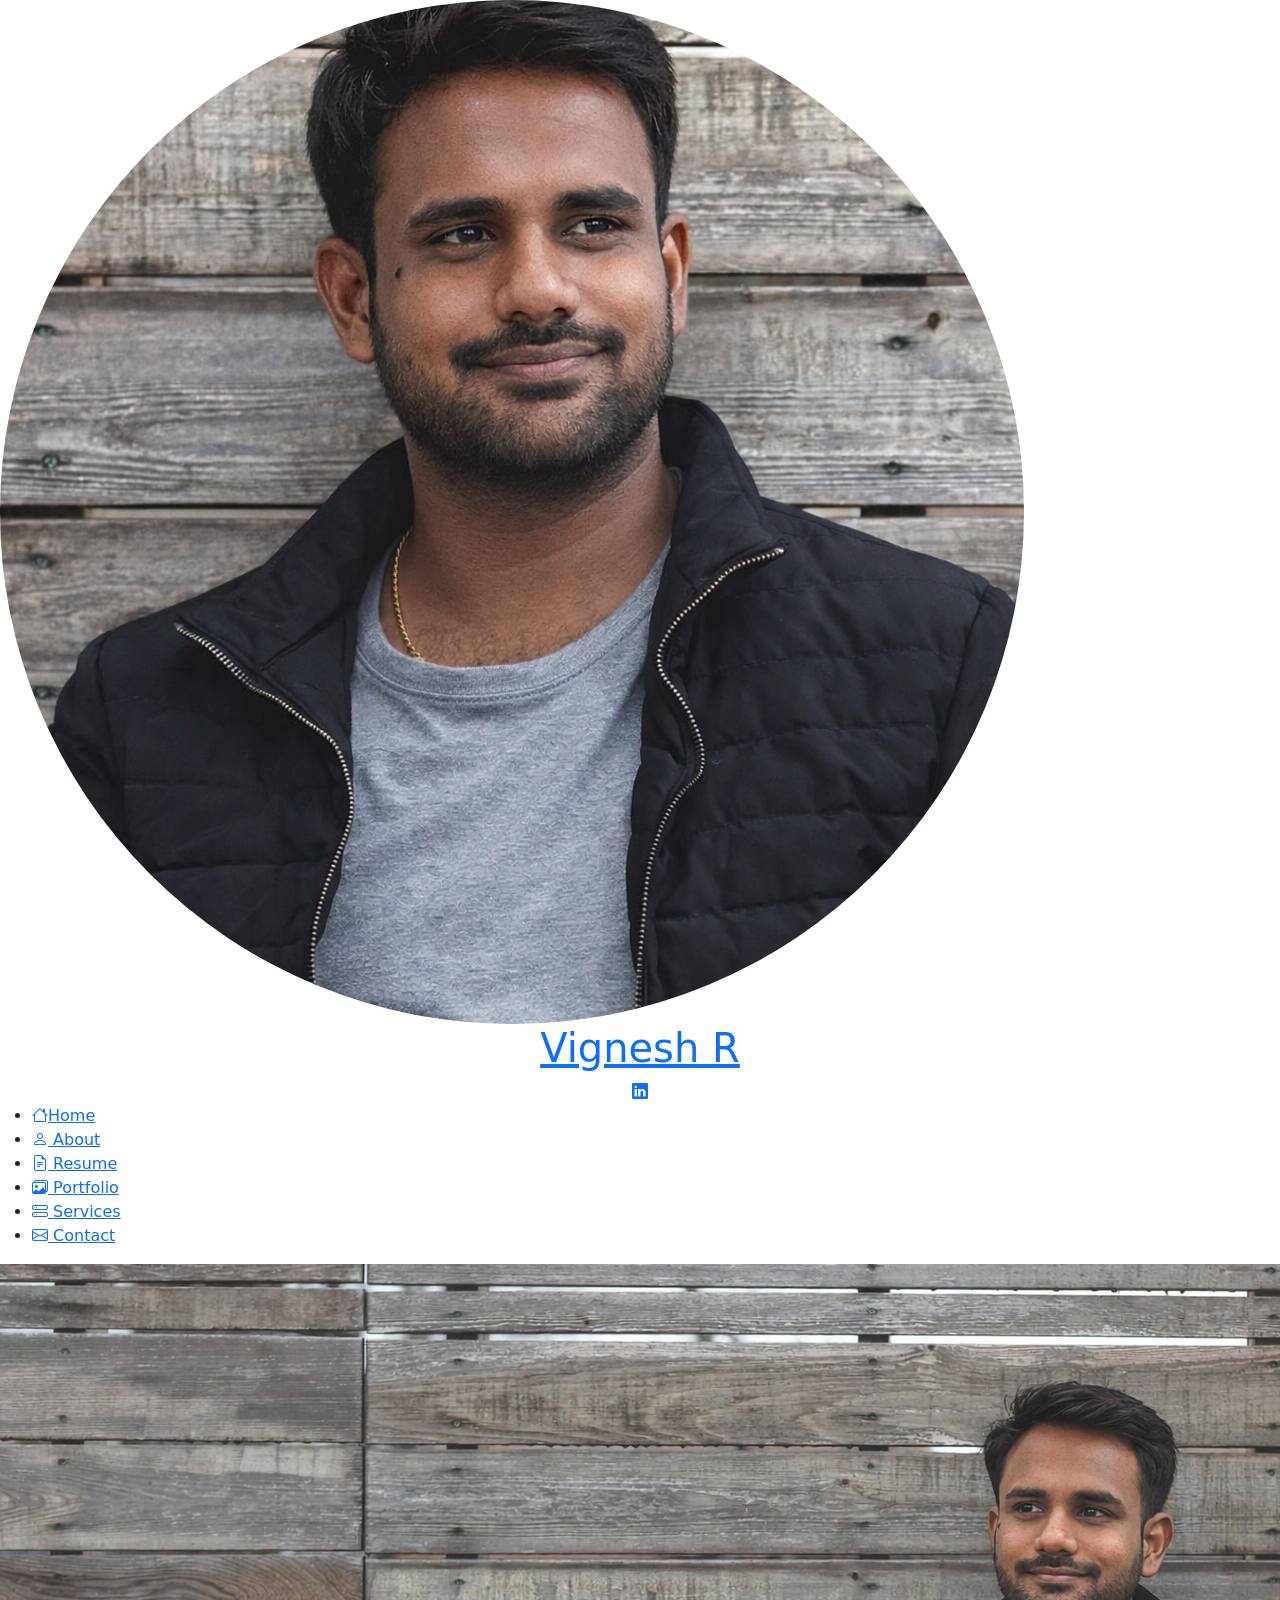
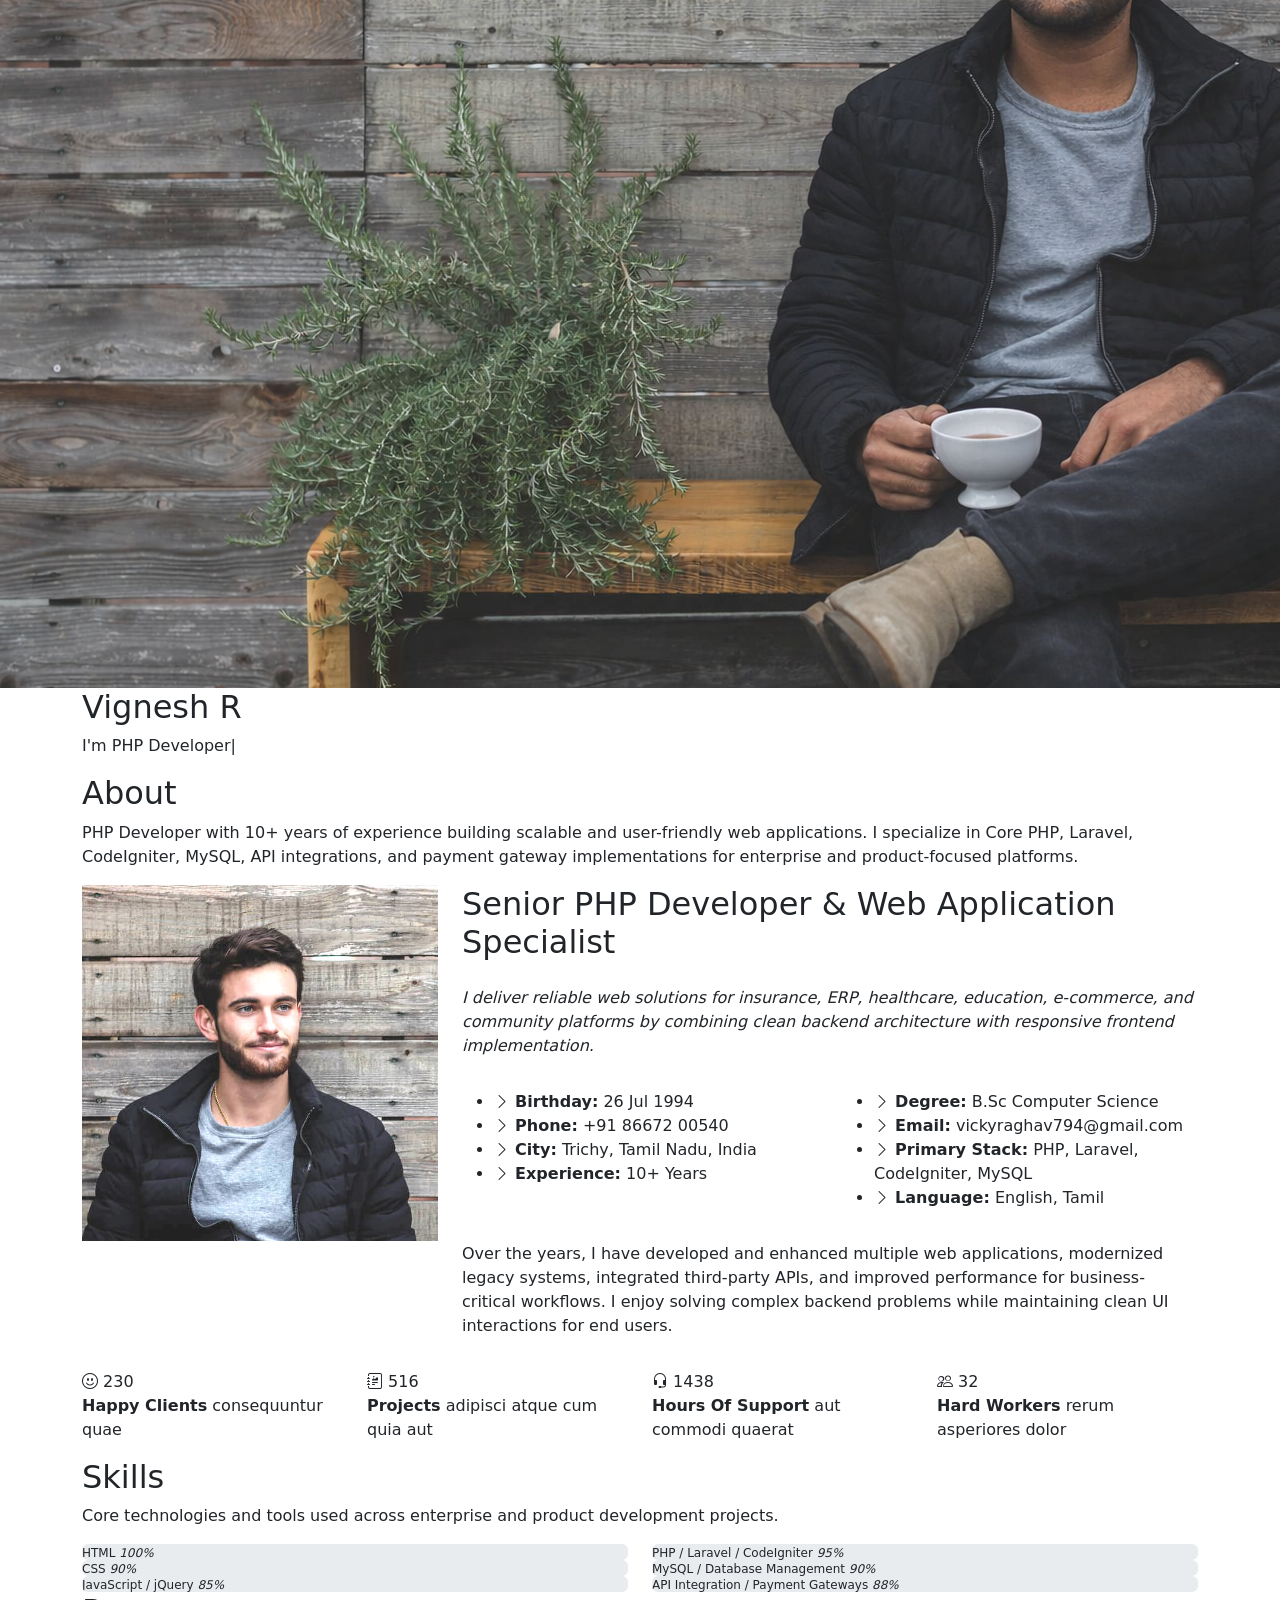
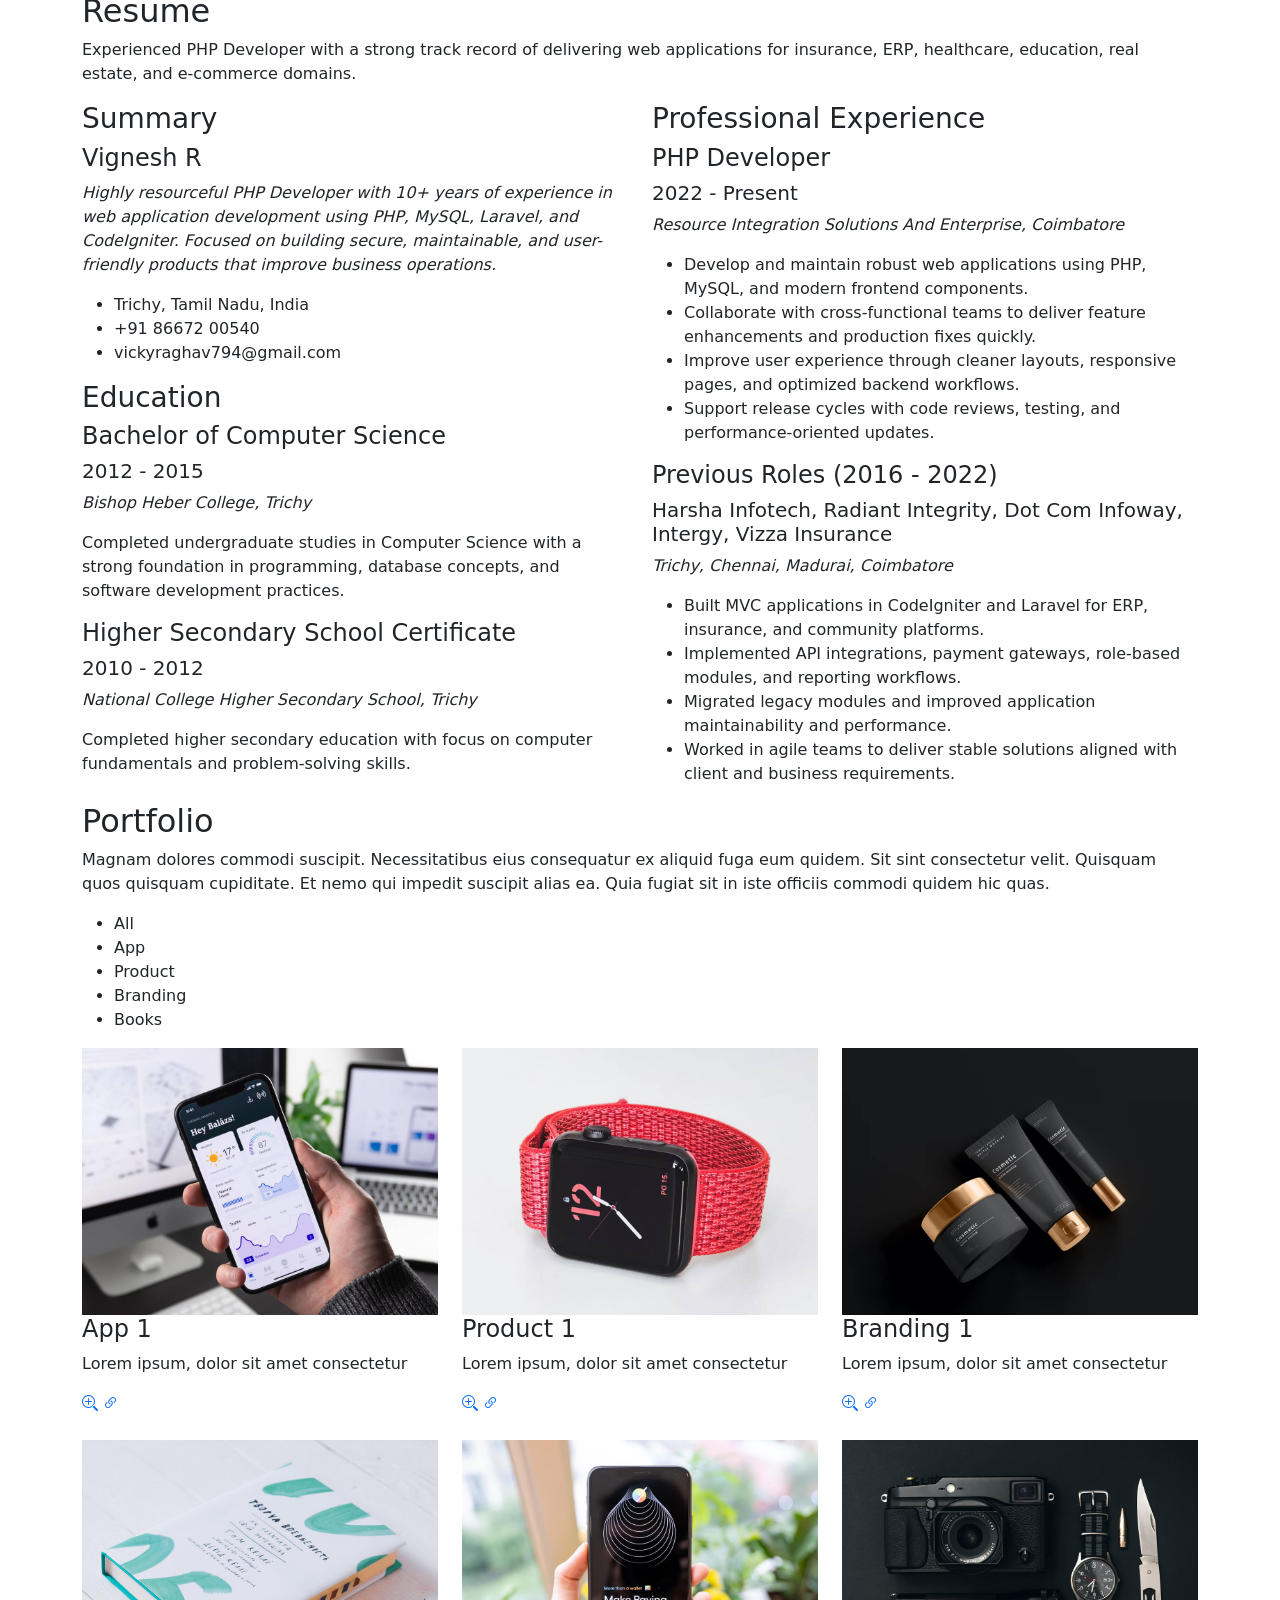
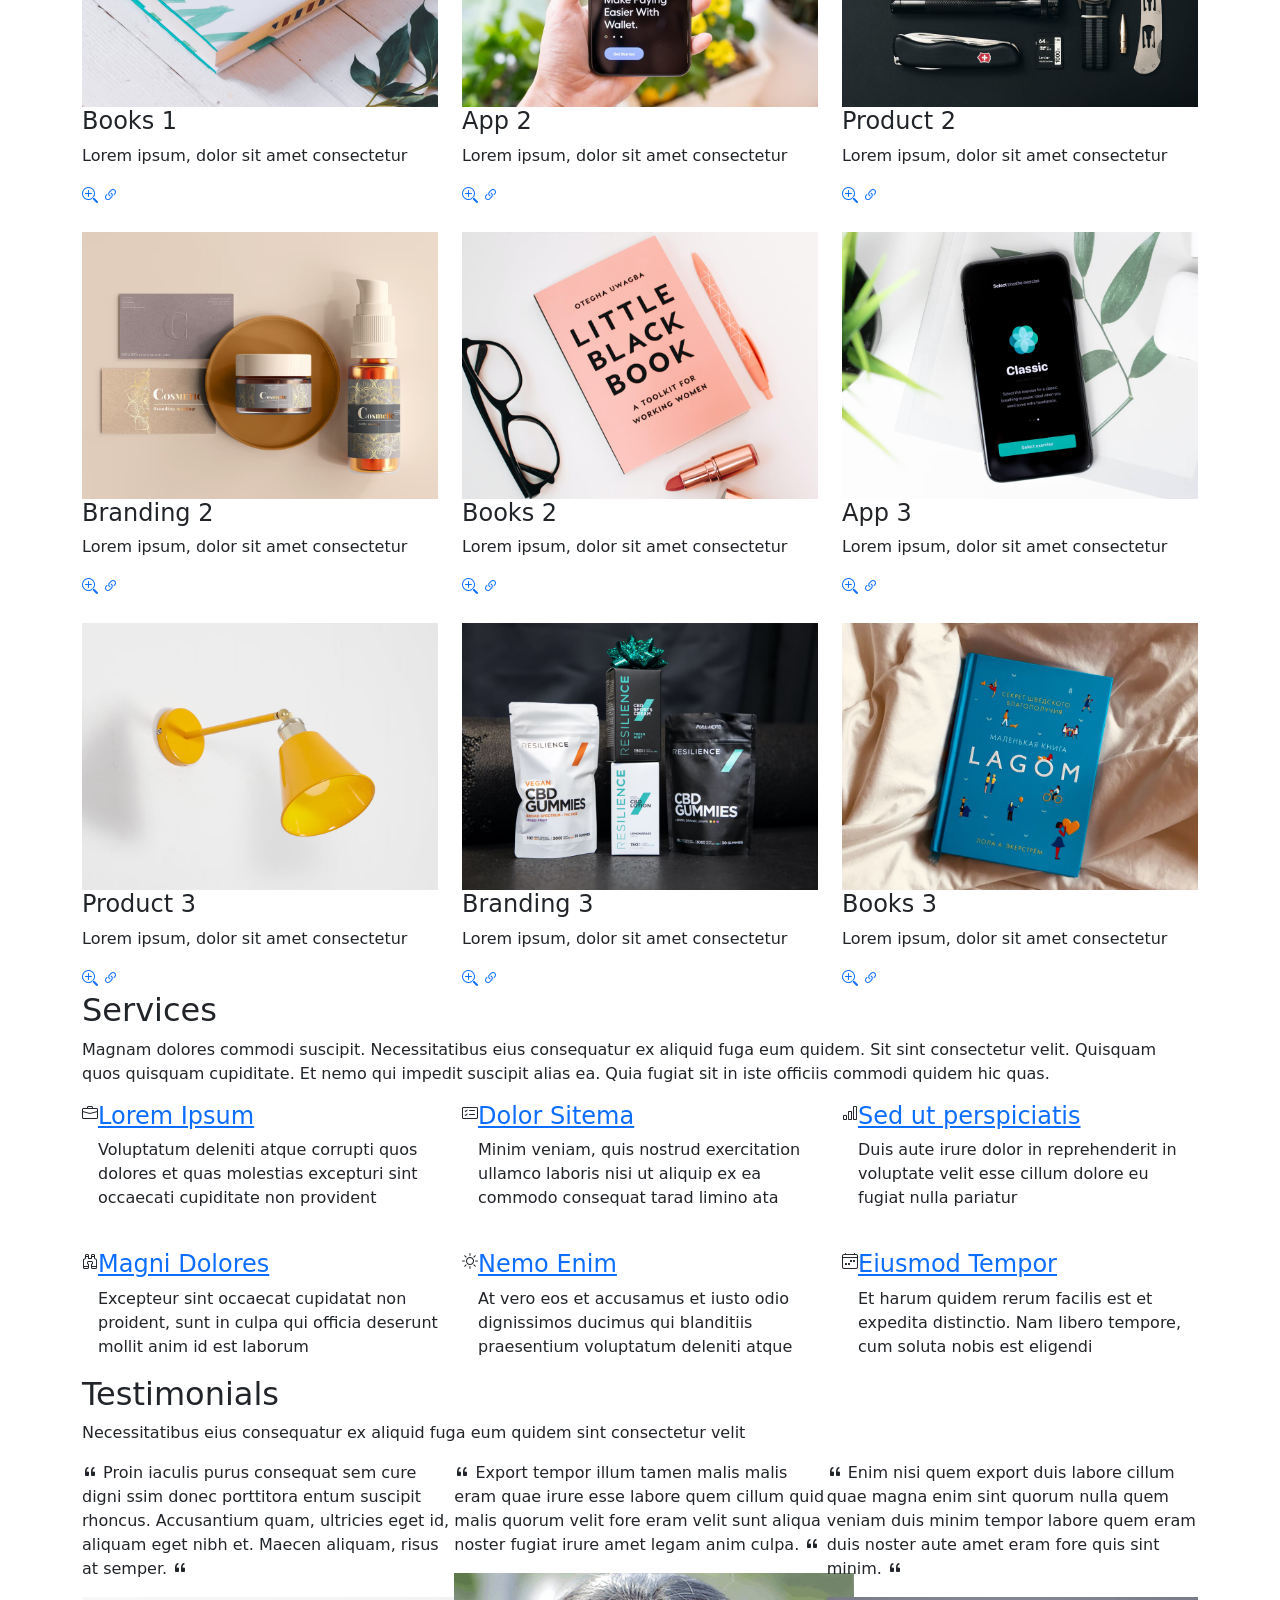
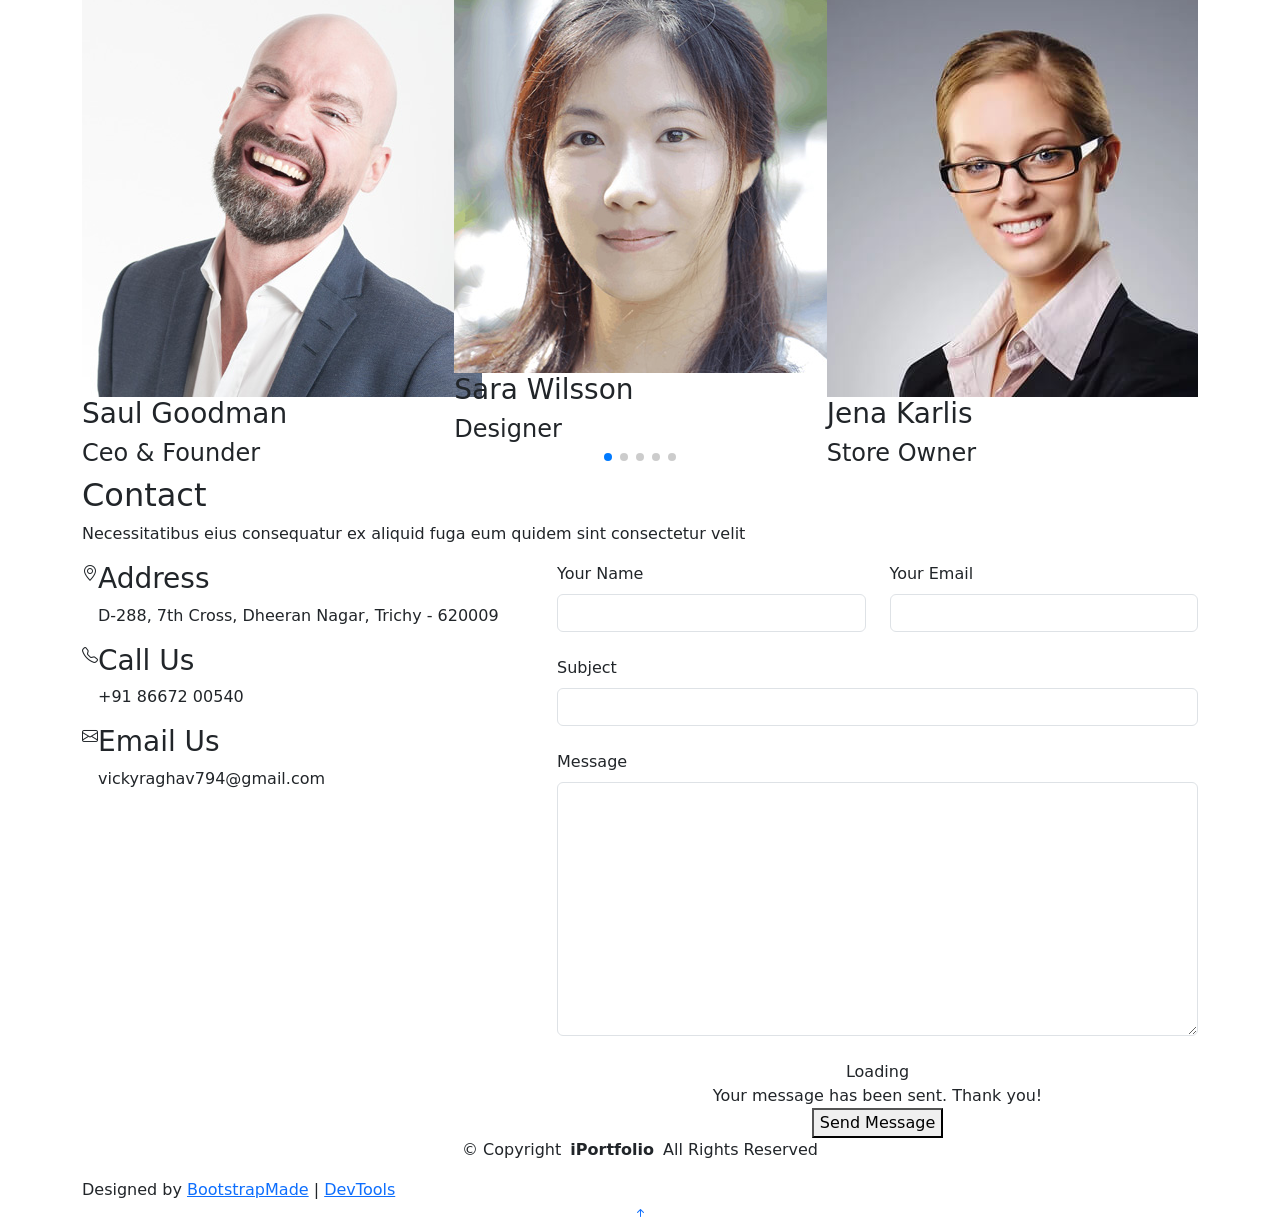
==== commit b06e907a: "moified to my proper details" ====
--- a/index.html
+++ b/index.html
@@ -42,21 +42,17 @@
     <i class="header-toggle d-xl-none bi bi-list"></i>
 
     <div class="profile-img">
-      <img src="assets/img/my-profile-img.jpg" alt="" class="img-fluid rounded-circle">
+      <img src="assets/img/my-profile-img.png" alt="" class="img-fluid rounded-circle">
     </div>
 
     <a href="index.html" class="logo d-flex align-items-center justify-content-center">
       <!-- Uncomment the line below if you also wish to use an image logo -->
       <!-- <img src="assets/img/logo.png" alt=""> -->
-      <h1 class="sitename">Alex Smith</h1>
+      <h1 class="sitename">Vignesh R</h1>
     </a>
 
     <div class="social-links text-center">
-      <a href="#" class="twitter"><i class="bi bi-twitter-x"></i></a>
-      <a href="#" class="facebook"><i class="bi bi-facebook"></i></a>
-      <a href="#" class="instagram"><i class="bi bi-instagram"></i></a>
-      <a href="#" class="google-plus"><i class="bi bi-skype"></i></a>
-      <a href="#" class="linkedin"><i class="bi bi-linkedin"></i></a>
+      <a href="https://www.linkedin.com/in/vignesh-raghavan-2b359699/" class="linkedin" target="_blank" rel="noopener noreferrer"><i class="bi bi-linkedin"></i></a>
     </div>
 
     <nav id="navmenu" class="navmenu">
@@ -66,7 +62,7 @@
         <li><a href="#resume"><i class="bi bi-file-earmark-text navicon"></i> Resume</a></li>
         <li><a href="#portfolio"><i class="bi bi-images navicon"></i> Portfolio</a></li>
         <li><a href="#services"><i class="bi bi-hdd-stack navicon"></i> Services</a></li>
-        <li class="dropdown"><a href="#"><i class="bi bi-menu-button navicon"></i> <span>Dropdown</span> <i class="bi bi-chevron-down toggle-dropdown"></i></a>
+        <!--<li class="dropdown"><a href="#"><i class="bi bi-menu-button navicon"></i> <span>Dropdown</span> <i class="bi bi-chevron-down toggle-dropdown"></i></a>
           <ul>
             <li><a href="#">Dropdown 1</a></li>
             <li class="dropdown"><a href="#"><span>Deep Dropdown</span> <i class="bi bi-chevron-down toggle-dropdown"></i></a>
@@ -82,7 +78,7 @@
             <li><a href="#">Dropdown 3</a></li>
             <li><a href="#">Dropdown 4</a></li>
           </ul>
-        </li>
+        </li>-->
         <li><a href="#contact"><i class="bi bi-envelope navicon"></i> Contact</a></li>
       </ul>
     </nav>
@@ -94,11 +90,11 @@
     <!-- Hero Section -->
     <section id="hero" class="hero section dark-background">
 
-      <img src="assets/img/hero-bg.jpg" alt="" data-aos="fade-in" class="">
+      <img src="assets/img/hero-bg.png" alt="" data-aos="fade-in" class="">
 
       <div class="container" data-aos="fade-up" data-aos-delay="100">
-        <h2>Alex Smith</h2>
-        <p>I'm <span class="typed" data-typed-items="Designer, Developer, Freelancer, Photographer">Designer</span><span class="typed-cursor typed-cursor--blink" aria-hidden="true"></span><span class="typed-cursor typed-cursor--blink" aria-hidden="true"></span></p>
+        <h2>Vignesh R</h2>
+        <p>I'm <span class="typed" data-typed-items="PHP Developer, Laravel Developer, CodeIgniter Developer, Web Application Specialist">PHP Developer</span><span class="typed-cursor typed-cursor--blink" aria-hidden="true"></span><span class="typed-cursor typed-cursor--blink" aria-hidden="true"></span></p>
       </div>
 
     </section><!-- /Hero Section -->
@@ -109,7 +105,7 @@
       <!-- Section Title -->
       <div class="container section-title" data-aos="fade-up">
         <h2>About</h2>
-        <p>Magnam dolores commodi suscipit. Necessitatibus eius consequatur ex aliquid fuga eum quidem. Sit sint consectetur velit. Quisquam quos quisquam cupiditate. Et nemo qui impedit suscipit alias ea. Quia fugiat sit in iste officiis commodi quidem hic quas.</p>
+        <p>PHP Developer with 10+ years of experience building scalable and user-friendly web applications. I specialize in Core PHP, Laravel, CodeIgniter, MySQL, API integrations, and payment gateway implementations for enterprise and product-focused platforms.</p>
       </div><!-- End Section Title -->
 
       <div class="container" data-aos="fade-up" data-aos-delay="100">
@@ -119,32 +115,30 @@
             <img src="assets/img/my-profile-img.jpg" class="img-fluid" alt="">
           </div>
           <div class="col-lg-8 content">
-            <h2>UI/UX Designer &amp; Web Developer.</h2>
+            <h2>Senior PHP Developer &amp; Web Application Specialist</h2>
             <p class="fst-italic py-3">
-              Lorem ipsum dolor sit amet, consectetur adipiscing elit, sed do eiusmod tempor incididunt ut labore et dolore
-              magna aliqua.
+              I deliver reliable web solutions for insurance, ERP, healthcare, education, e-commerce, and community platforms by combining clean backend architecture with responsive frontend implementation.
             </p>
             <div class="row">
               <div class="col-lg-6">
                 <ul>
-                  <li><i class="bi bi-chevron-right"></i> <strong>Birthday:</strong> <span>1 May 1995</span></li>
-                  <li><i class="bi bi-chevron-right"></i> <strong>Website:</strong> <span>www.example.com</span></li>
-                  <li><i class="bi bi-chevron-right"></i> <strong>Phone:</strong> <span>+123 456 7890</span></li>
-                  <li><i class="bi bi-chevron-right"></i> <strong>City:</strong> <span>New York, USA</span></li>
+                  <li><i class="bi bi-chevron-right"></i> <strong>Birthday:</strong> <span>26 Jul 1994</span></li>
+                  <li><i class="bi bi-chevron-right"></i> <strong>Phone:</strong> <span>+91 86672 00540</span></li>
+                  <li><i class="bi bi-chevron-right"></i> <strong>City:</strong> <span>Trichy, Tamil Nadu, India</span></li>
+                  <li><i class="bi bi-chevron-right"></i> <strong>Experience:</strong> <span>10+ Years</span></li>
                 </ul>
               </div>
               <div class="col-lg-6">
                 <ul>
-                  <li><i class="bi bi-chevron-right"></i> <strong>Age:</strong> <span>30</span></li>
-                  <li><i class="bi bi-chevron-right"></i> <strong>Degree:</strong> <span>Master</span></li>
-                  <li><i class="bi bi-chevron-right"></i> <strong>Email:</strong> <span>email@example.com</span></li>
-                  <li><i class="bi bi-chevron-right"></i> <strong>Freelance:</strong> <span>Available</span></li>
+                  <li><i class="bi bi-chevron-right"></i> <strong>Degree:</strong> <span>B.Sc Computer Science</span></li>
+                  <li><i class="bi bi-chevron-right"></i> <strong>Email:</strong> <span>vickyraghav794@gmail.com</span></li>
+                  <li><i class="bi bi-chevron-right"></i> <strong>Primary Stack:</strong> <span>PHP, Laravel, CodeIgniter, MySQL</span></li>
+                  <li><i class="bi bi-chevron-right"></i> <strong>Language:</strong> <span>English, Tamil</span></li>
                 </ul>
               </div>
             </div>
             <p class="py-3">
-              Officiis eligendi itaque labore et dolorum mollitia officiis optio vero. Quisquam sunt adipisci omnis et ut. Nulla accusantium dolor incidunt officia tempore. Et eius omnis.
-              Cupiditate ut dicta maxime officiis quidem quia. Sed et consectetur qui quia repellendus itaque neque.
+              Over the years, I have developed and enhanced multiple web applications, modernized legacy systems, integrated third-party APIs, and improved performance for business-critical workflows. I enjoy solving complex backend problems while maintaining clean UI interactions for end users.
             </p>
           </div>
         </div>
@@ -204,7 +198,7 @@
       <!-- Section Title -->
       <div class="container section-title" data-aos="fade-up">
         <h2>Skills</h2>
-        <p>Necessitatibus eius consequatur ex aliquid fuga eum quidem sint consectetur velit</p>
+        <p>Core technologies and tools used across enterprise and product development projects.</p>
       </div><!-- End Section Title -->
 
       <div class="container" data-aos="fade-up" data-aos-delay="100">
@@ -228,7 +222,7 @@
             </div><!-- End Skills Item -->
 
             <div class="progress">
-              <span class="skill"><span>JavaScript</span> <i class="val">75%</i></span>
+              <span class="skill"><span>JavaScript / jQuery</span> <i class="val">85%</i></span>
               <div class="progress-bar-wrap">
                 <div class="progress-bar" role="progressbar" aria-valuenow="75" aria-valuemin="0" aria-valuemax="100"></div>
               </div>
@@ -239,21 +233,21 @@
           <div class="col-lg-6">
 
             <div class="progress">
-              <span class="skill"><span>PHP</span> <i class="val">80%</i></span>
+              <span class="skill"><span>PHP / Laravel / CodeIgniter</span> <i class="val">95%</i></span>
               <div class="progress-bar-wrap">
                 <div class="progress-bar" role="progressbar" aria-valuenow="80" aria-valuemin="0" aria-valuemax="100"></div>
               </div>
             </div><!-- End Skills Item -->
 
             <div class="progress">
-              <span class="skill"><span>WordPress/CMS</span> <i class="val">90%</i></span>
+              <span class="skill"><span>MySQL / Database Management</span> <i class="val">90%</i></span>
               <div class="progress-bar-wrap">
                 <div class="progress-bar" role="progressbar" aria-valuenow="90" aria-valuemin="0" aria-valuemax="100"></div>
               </div>
             </div><!-- End Skills Item -->
 
             <div class="progress">
-              <span class="skill"><span>Photoshop</span> <i class="val">55%</i></span>
+              <span class="skill"><span>API Integration / Payment Gateways</span> <i class="val">88%</i></span>
               <div class="progress-bar-wrap">
                 <div class="progress-bar" role="progressbar" aria-valuenow="55" aria-valuemin="0" aria-valuemax="100"></div>
               </div>
@@ -273,7 +267,7 @@
       <!-- Section Title -->
       <div class="container section-title" data-aos="fade-up">
         <h2>Resume</h2>
-        <p>Magnam dolores commodi suscipit. Necessitatibus eius consequatur ex aliquid fuga eum quidem. Sit sint consectetur velit. Quisquam quos quisquam cupiditate. Et nemo qui impedit suscipit alias ea. Quia fugiat sit in iste officiis commodi quidem hic quas.</p>
+        <p>Experienced PHP Developer with a strong track record of delivering web applications for insurance, ERP, healthcare, education, real estate, and e-commerce domains.</p>
       </div><!-- End Section Title -->
 
       <div class="container">
@@ -281,31 +275,31 @@
         <div class="row">
 
           <div class="col-lg-6" data-aos="fade-up" data-aos-delay="100">
-            <h3 class="resume-title">Sumary</h3>
+            <h3 class="resume-title">Summary</h3>
 
             <div class="resume-item pb-0">
-              <h4>Brandon Johnson</h4>
-              <p><em>Innovative and deadline-driven Graphic Designer with 3+ years of experience designing and developing user-centered digital/print marketing material from initial concept to final, polished deliverable.</em></p>
+              <h4>Vignesh R</h4>
+              <p><em>Highly resourceful PHP Developer with 10+ years of experience in web application development using PHP, MySQL, Laravel, and CodeIgniter. Focused on building secure, maintainable, and user-friendly products that improve business operations.</em></p>
               <ul>
-                <li>Portland par 127,Orlando, FL</li>
-                <li>(123) 456-7891</li>
-                <li>alice.barkley@example.com</li>
+                <li>Trichy, Tamil Nadu, India</li>
+                <li>+91 86672 00540</li>
+                <li>vickyraghav794@gmail.com</li>
               </ul>
             </div><!-- Edn Resume Item -->
 
             <h3 class="resume-title">Education</h3>
             <div class="resume-item">
-              <h4>Master of Fine Arts &amp; Graphic Design</h4>
-              <h5>2015 - 2016</h5>
-              <p><em>Rochester Institute of Technology, Rochester, NY</em></p>
-              <p>Qui deserunt veniam. Et sed aliquam labore tempore sed quisquam iusto autem sit. Ea vero voluptatum qui ut dignissimos deleniti nerada porti sand markend</p>
+              <h4>Bachelor of Computer Science</h4>
+              <h5>2012 - 2015</h5>
+              <p><em>Bishop Heber College, Trichy</em></p>
+              <p>Completed undergraduate studies in Computer Science with a strong foundation in programming, database concepts, and software development practices.</p>
             </div><!-- Edn Resume Item -->
 
             <div class="resume-item">
-              <h4>Bachelor of Fine Arts &amp; Graphic Design</h4>
-              <h5>2010 - 2014</h5>
-              <p><em>Rochester Institute of Technology, Rochester, NY</em></p>
-              <p>Quia nobis sequi est occaecati aut. Repudiandae et iusto quae reiciendis et quis Eius vel ratione eius unde vitae rerum voluptates asperiores voluptatem Earum molestiae consequatur neque etlon sader mart dila</p>
+              <h4>Higher Secondary School Certificate</h4>
+              <h5>2010 - 2012</h5>
+              <p><em>National College Higher Secondary School, Trichy</em></p>
+              <p>Completed higher secondary education with focus on computer fundamentals and problem-solving skills.</p>
             </div><!-- Edn Resume Item -->
 
           </div>
@@ -313,26 +307,26 @@
           <div class="col-lg-6" data-aos="fade-up" data-aos-delay="200">
             <h3 class="resume-title">Professional Experience</h3>
             <div class="resume-item">
-              <h4>Senior graphic design specialist</h4>
-              <h5>2019 - Present</h5>
-              <p><em>Experion, New York, NY </em></p>
+              <h4>PHP Developer</h4>
+              <h5>2022 - Present</h5>
+              <p><em>Resource Integration Solutions And Enterprise, Coimbatore</em></p>
               <ul>
-                <li>Lead in the design, development, and implementation of the graphic, layout, and production communication materials</li>
-                <li>Delegate tasks to the 7 members of the design team and provide counsel on all aspects of the project. </li>
-                <li>Supervise the assessment of all graphic materials in order to ensure quality and accuracy of the design</li>
-                <li>Oversee the efficient use of production project budgets ranging from $2,000 - $25,000</li>
+                <li>Develop and maintain robust web applications using PHP, MySQL, and modern frontend components.</li>
+                <li>Collaborate with cross-functional teams to deliver feature enhancements and production fixes quickly.</li>
+                <li>Improve user experience through cleaner layouts, responsive pages, and optimized backend workflows.</li>
+                <li>Support release cycles with code reviews, testing, and performance-oriented updates.</li>
               </ul>
             </div><!-- Edn Resume Item -->
 
             <div class="resume-item">
-              <h4>Graphic design specialist</h4>
-              <h5>2017 - 2018</h5>
-              <p><em>Stepping Stone Advertising, New York, NY</em></p>
+              <h4>Previous Roles (2016 - 2022)</h4>
+              <h5>Harsha Infotech, Radiant Integrity, Dot Com Infoway, Intergy, Vizza Insurance</h5>
+              <p><em>Trichy, Chennai, Madurai, Coimbatore</em></p>
               <ul>
-                <li>Developed numerous marketing programs (logos, brochures,infographics, presentations, and advertisements).</li>
-                <li>Managed up to 5 projects or tasks at a given time while under pressure</li>
-                <li>Recommended and consulted with clients on the most appropriate graphic design</li>
-                <li>Created 4+ design presentations and proposals a month for clients and account managers</li>
+                <li>Built MVC applications in CodeIgniter and Laravel for ERP, insurance, and community platforms.</li>
+                <li>Implemented API integrations, payment gateways, role-based modules, and reporting workflows.</li>
+                <li>Migrated legacy modules and improved application maintainability and performance.</li>
+                <li>Worked in agile teams to deliver stable solutions aligned with client and business requirements.</li>
               </ul>
             </div><!-- Edn Resume Item -->
 
@@ -719,7 +713,7 @@
                 <i class="bi bi-geo-alt flex-shrink-0"></i>
                 <div>
                   <h3>Address</h3>
-                  <p>A108 Adam Street, New York, NY 535022</p>
+                  <p>D-288, 7th Cross, Dheeran Nagar, Trichy - 620009</p>
                 </div>
               </div><!-- End Info Item -->
 
@@ -727,7 +721,7 @@
                 <i class="bi bi-telephone flex-shrink-0"></i>
                 <div>
                   <h3>Call Us</h3>
-                  <p>+1 5589 55488 55</p>
+                  <p>+91 86672 00540</p>
                 </div>
               </div><!-- End Info Item -->
 
@@ -735,7 +729,7 @@
                 <i class="bi bi-envelope flex-shrink-0"></i>
                 <div>
                   <h3>Email Us</h3>
-                  <p>info@example.com</p>
+                  <p>vickyraghav794@gmail.com</p>
                 </div>
               </div><!-- End Info Item -->
 
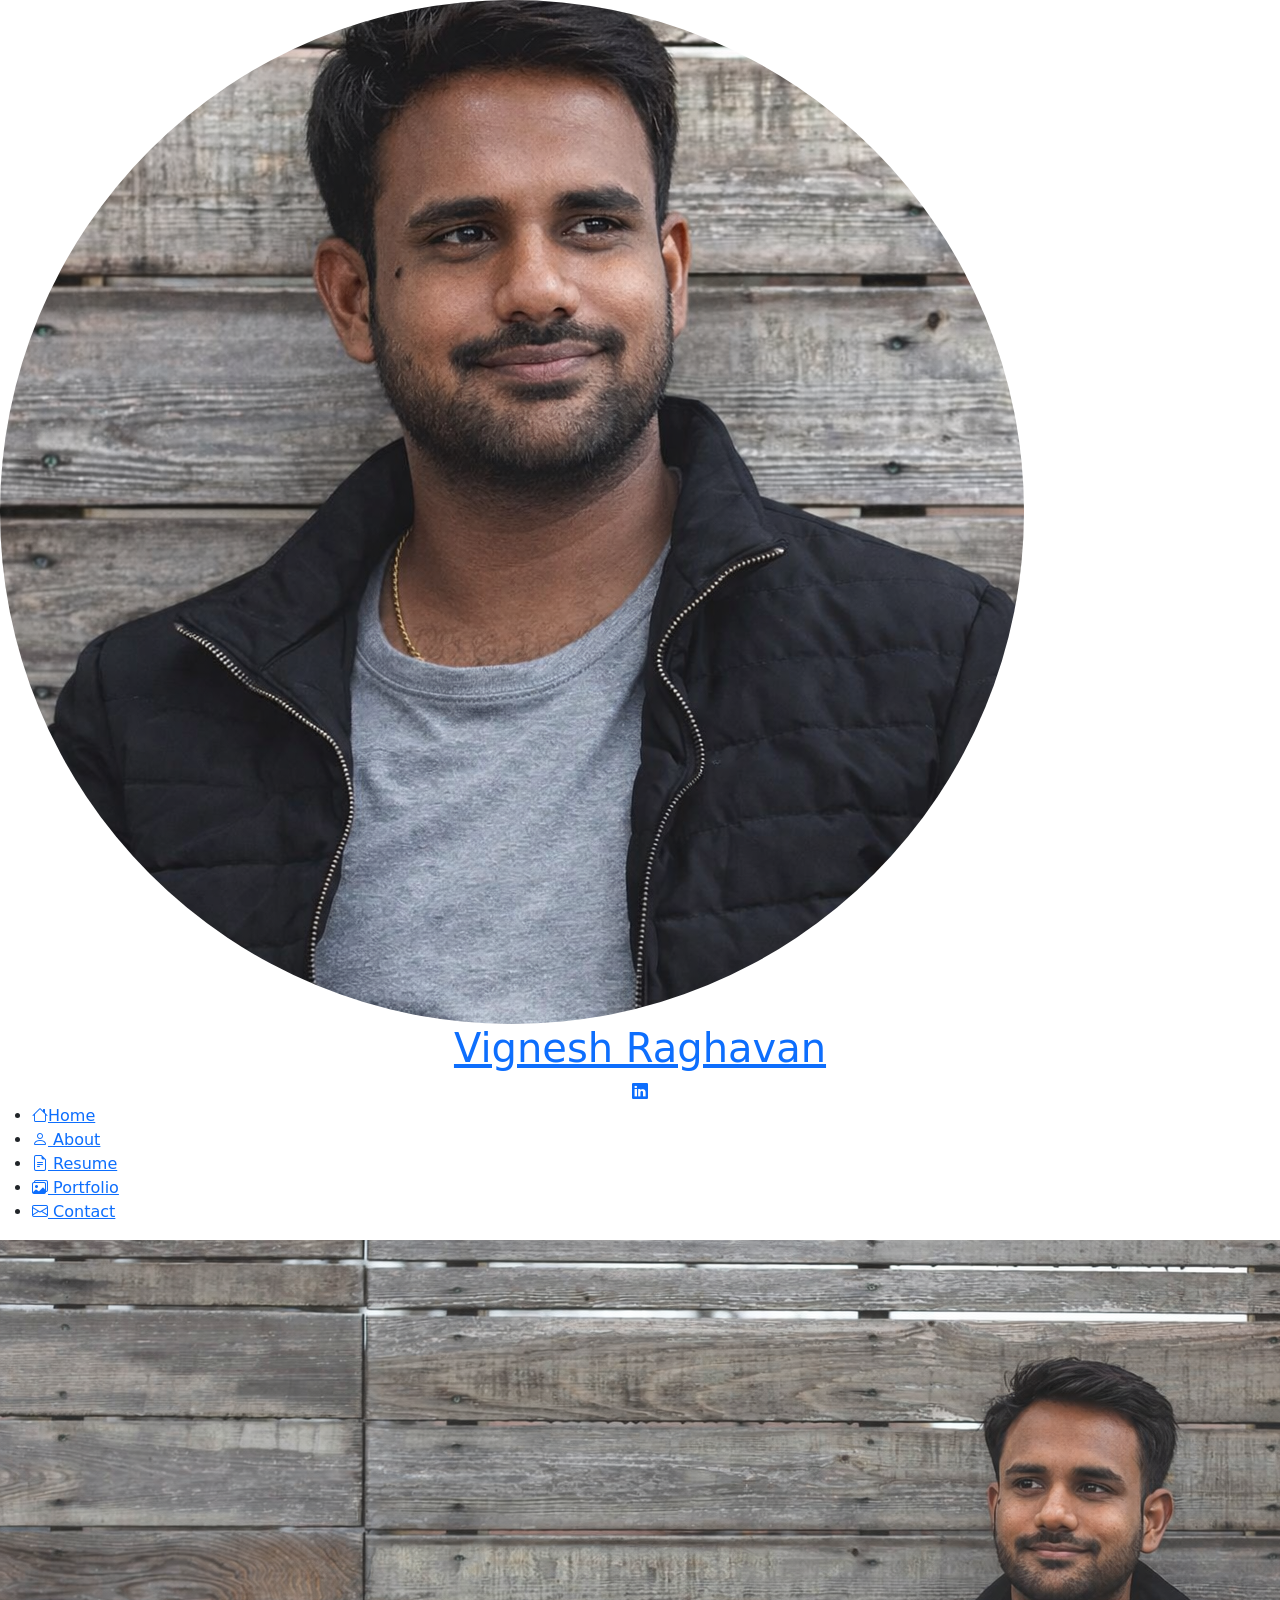
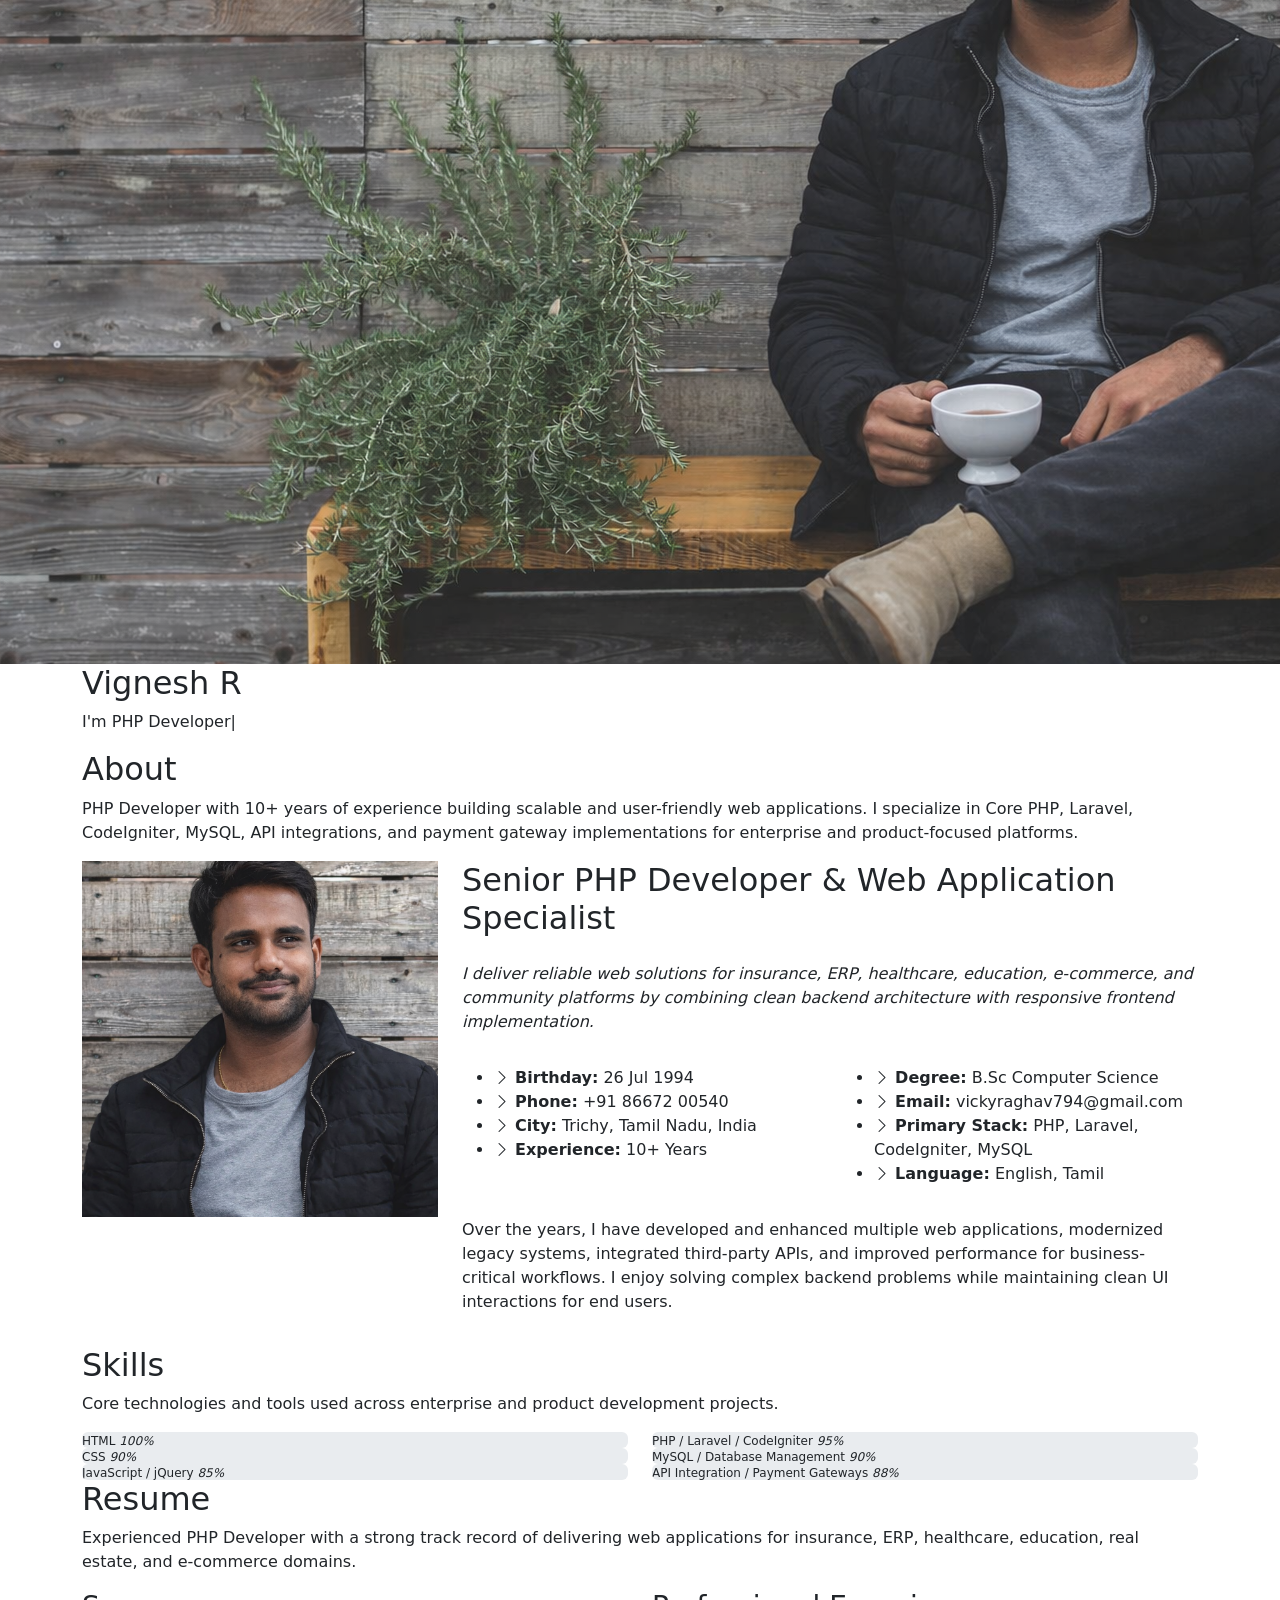
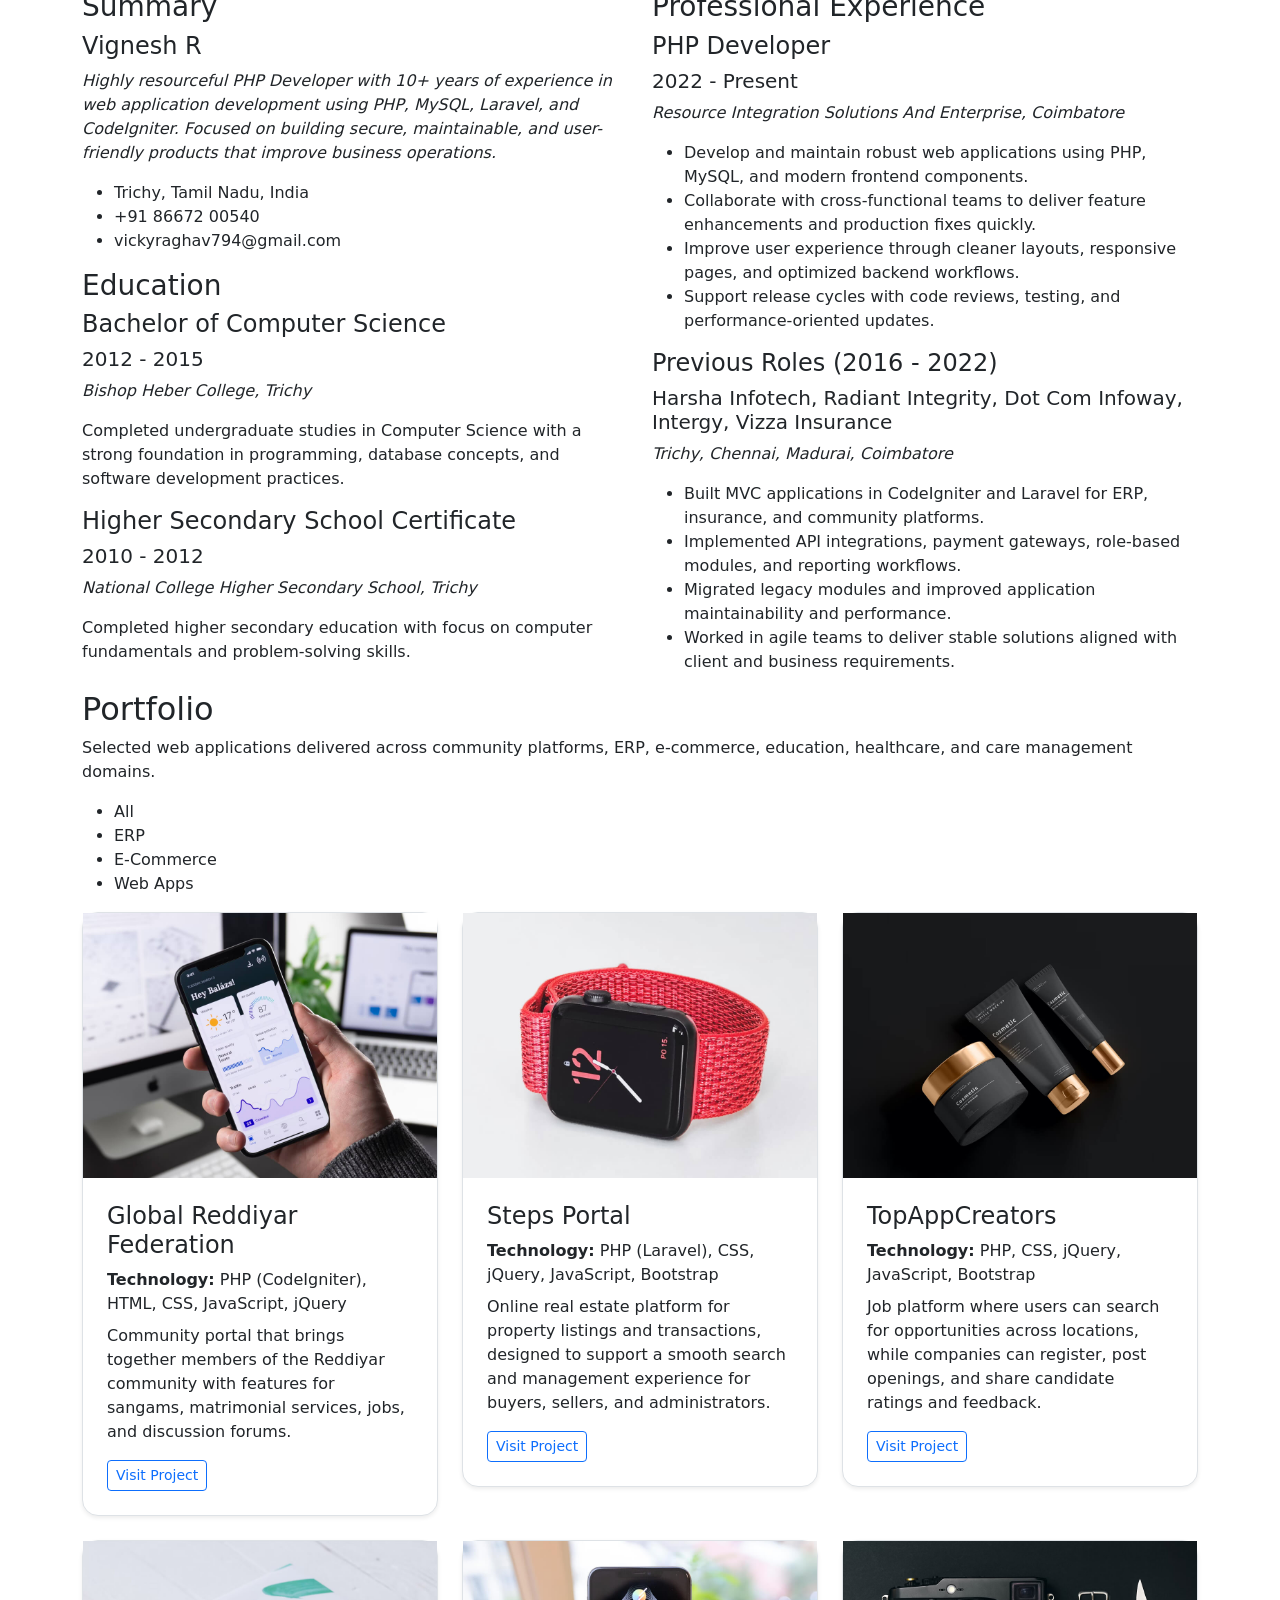
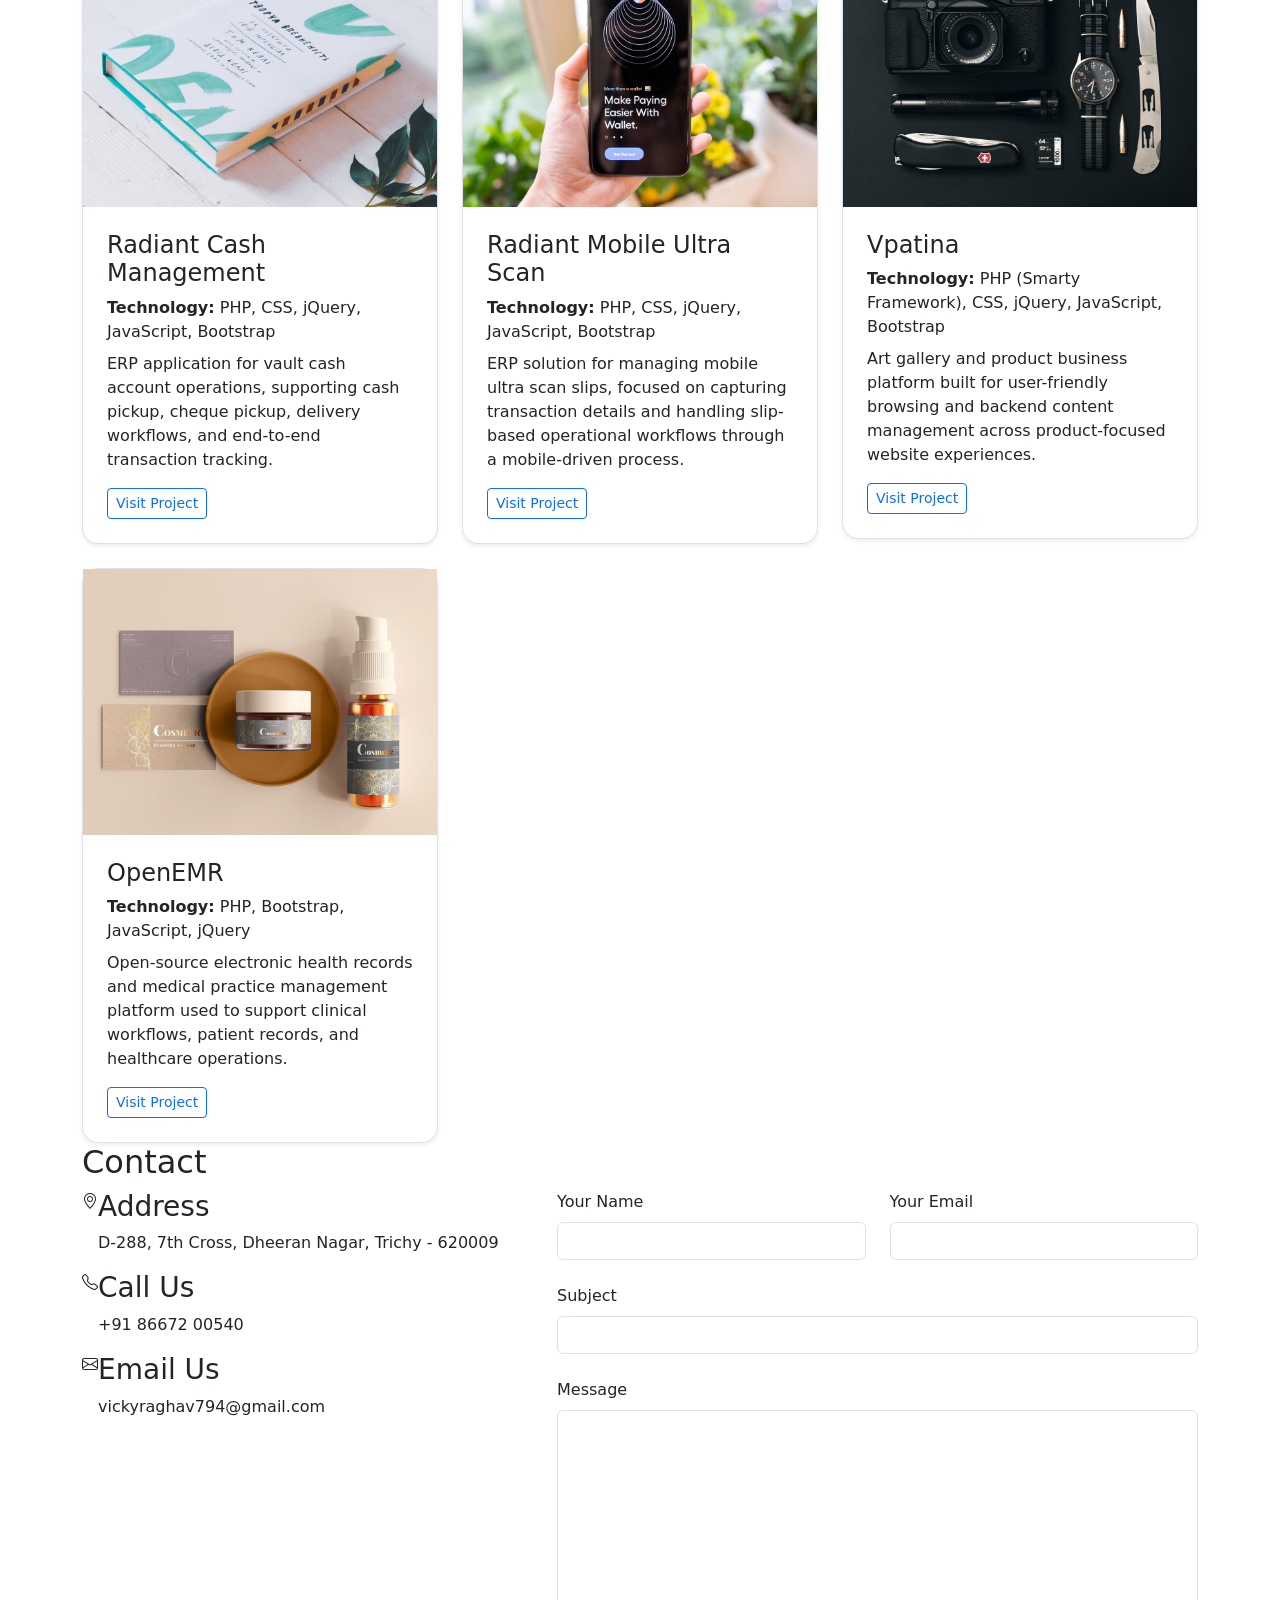
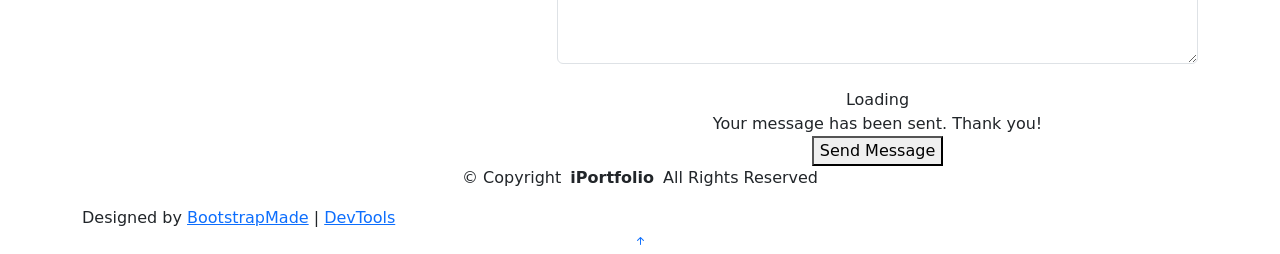
==== commit 1f1ed6fc: "modified to the changes" ====
--- a/index.html
+++ b/index.html
@@ -4,7 +4,7 @@
 <head>
   <meta charset="utf-8">
   <meta content="width=device-width, initial-scale=1.0" name="viewport">
-  <title>Index - iPortfolio Bootstrap Template</title>
+  <title>Vignesh R - PHP Developer Portfolio</title>
   <meta content="" name="description">
   <meta content="" name="keywords">
 
@@ -48,7 +48,7 @@
     <a href="index.html" class="logo d-flex align-items-center justify-content-center">
       <!-- Uncomment the line below if you also wish to use an image logo -->
       <!-- <img src="assets/img/logo.png" alt=""> -->
-      <h1 class="sitename">Vignesh R</h1>
+      <h1 class="sitename">Vignesh Raghavan</h1>
     </a>
 
     <div class="social-links text-center">
@@ -61,8 +61,8 @@
         <li><a href="#about"><i class="bi bi-person navicon"></i> About</a></li>
         <li><a href="#resume"><i class="bi bi-file-earmark-text navicon"></i> Resume</a></li>
         <li><a href="#portfolio"><i class="bi bi-images navicon"></i> Portfolio</a></li>
-        <li><a href="#services"><i class="bi bi-hdd-stack navicon"></i> Services</a></li>
-        <!--<li class="dropdown"><a href="#"><i class="bi bi-menu-button navicon"></i> <span>Dropdown</span> <i class="bi bi-chevron-down toggle-dropdown"></i></a>
+        <!--<li><a href="#services"><i class="bi bi-hdd-stack navicon"></i> Services</a></li>
+        <li class="dropdown"><a href="#"><i class="bi bi-menu-button navicon"></i> <span>Dropdown</span> <i class="bi bi-chevron-down toggle-dropdown"></i></a>
           <ul>
             <li><a href="#">Dropdown 1</a></li>
             <li class="dropdown"><a href="#"><span>Deep Dropdown</span> <i class="bi bi-chevron-down toggle-dropdown"></i></a>
@@ -112,7 +112,7 @@
 
         <div class="row gy-4 justify-content-center">
           <div class="col-lg-4">
-            <img src="assets/img/my-profile-img.jpg" class="img-fluid" alt="">
+            <img src="assets/img/my-profile-img.png" class="img-fluid" alt="">
           </div>
           <div class="col-lg-8 content">
             <h2>Senior PHP Developer &amp; Web Application Specialist</h2>
@@ -148,7 +148,7 @@
     </section><!-- /About Section -->
 
     <!-- Stats Section -->
-    <section id="stats" class="stats section">
+    <!--<section id="stats" class="stats section">
 
       <div class="container" data-aos="fade-up" data-aos-delay="100">
 
@@ -162,7 +162,7 @@
             </div>
           </div><!-- End Stats Item -->
 
-          <div class="col-lg-3 col-md-6">
+          <!--<div class="col-lg-3 col-md-6">
             <div class="stats-item">
               <i class="bi bi-journal-richtext"></i>
               <span data-purecounter-start="0" data-purecounter-end="521" data-purecounter-duration="1" class="purecounter"></span>
@@ -170,7 +170,7 @@
             </div>
           </div><!-- End Stats Item -->
 
-          <div class="col-lg-3 col-md-6">
+          <!--<div class="col-lg-3 col-md-6">
             <div class="stats-item">
               <i class="bi bi-headset"></i>
               <span data-purecounter-start="0" data-purecounter-end="1453" data-purecounter-duration="1" class="purecounter"></span>
@@ -178,7 +178,7 @@
             </div>
           </div><!-- End Stats Item -->
 
-          <div class="col-lg-3 col-md-6">
+          <!--<div class="col-lg-3 col-md-6">
             <div class="stats-item">
               <i class="bi bi-people"></i>
               <span data-purecounter-start="0" data-purecounter-end="32" data-purecounter-duration="1" class="purecounter"></span>
@@ -186,11 +186,11 @@
             </div>
           </div><!-- End Stats Item -->
 
-        </div>
-
-      </div>
-
-    </section><!-- /Stats Section -->
+        <!--</div>
+
+      </div>
+
+    </section>--><!-- /Stats Section -->
 
     <!-- Skills Section -->
     <section id="skills" class="skills section light-background">
@@ -344,167 +344,106 @@
       <!-- Section Title -->
       <div class="container section-title" data-aos="fade-up">
         <h2>Portfolio</h2>
-        <p>Magnam dolores commodi suscipit. Necessitatibus eius consequatur ex aliquid fuga eum quidem. Sit sint consectetur velit. Quisquam quos quisquam cupiditate. Et nemo qui impedit suscipit alias ea. Quia fugiat sit in iste officiis commodi quidem hic quas.</p>
+        <p>Selected web applications delivered across community platforms, ERP, e-commerce, education, healthcare, and care management domains.</p>
       </div><!-- End Section Title -->
 
       <div class="container">
 
-        <div class="isotope-layout" data-default-filter="*" data-layout="masonry" data-sort="original-order">
+        <div class="isotope-layout" data-default-filter="*" data-layout="fitRows" data-sort="original-order">
 
           <ul class="portfolio-filters isotope-filters" data-aos="fade-up" data-aos-delay="100">
             <li data-filter="*" class="filter-active">All</li>
-            <li data-filter=".filter-app">App</li>
-            <li data-filter=".filter-product">Product</li>
-            <li data-filter=".filter-branding">Branding</li>
-            <li data-filter=".filter-books">Books</li>
+            <li data-filter=".filter-erp">ERP</li>
+            <li data-filter=".filter-ecommerce">E-Commerce</li>
+            <li data-filter=".filter-webapp">Web Apps</li>
           </ul><!-- End Portfolio Filters -->
 
-          <div class="row gy-4 isotope-container" data-aos="fade-up" data-aos-delay="200">
-
-            <div class="col-lg-4 col-md-6 portfolio-item isotope-item filter-app">
-              <div class="portfolio-content h-100">
-                <img src="assets/img/portfolio/app-1.jpg" class="img-fluid" alt="">
-                <div class="portfolio-info">
-                  <h4>App 1</h4>
-                  <p>Lorem ipsum, dolor sit amet consectetur</p>
-                  <a href="assets/img/portfolio/app-1.jpg" title="App 1" data-gallery="portfolio-gallery-app" class="glightbox preview-link"><i class="bi bi-zoom-in"></i></a>
-                  <a href="portfolio-details.html" title="More Details" class="details-link"><i class="bi bi-link-45deg"></i></a>
+          <div class="row gy-4 justify-content-center isotope-container" data-aos="fade-up" data-aos-delay="200">
+
+            <div class="col-lg-4 col-md-6 portfolio-item isotope-item filter-webapp">
+              <div class="portfolio-content h-100 border rounded-4 bg-white shadow-sm">
+                <img src="assets/img/portfolio/app-1.jpg" class="img-fluid" alt="Global Reddiyar Federation">
+                <div class="p-4">
+                  <h4>Global Reddiyar Federation</h4>
+                  <p class="mb-2"><strong>Technology:</strong> PHP (CodeIgniter), HTML, CSS, JavaScript, jQuery</p>
+                  <p class="mb-3">Community portal that brings together members of the Reddiyar community with features for sangams, matrimonial services, jobs, and discussion forums.</p>
+                  <a href="http://www.reddiyar.in/" title="Visit Global Reddiyar Federation" class="btn btn-sm btn-outline-primary" target="_blank" rel="noopener noreferrer">Visit Project</a>
                 </div>
               </div>
             </div><!-- End Portfolio Item -->
 
-            <div class="col-lg-4 col-md-6 portfolio-item isotope-item filter-product">
-              <div class="portfolio-content h-100">
-                <img src="assets/img/portfolio/product-1.jpg" class="img-fluid" alt="">
-                <div class="portfolio-info">
-                  <h4>Product 1</h4>
-                  <p>Lorem ipsum, dolor sit amet consectetur</p>
-                  <a href="assets/img/portfolio/product-1.jpg" title="Product 1" data-gallery="portfolio-gallery-product" class="glightbox preview-link"><i class="bi bi-zoom-in"></i></a>
-                  <a href="portfolio-details.html" title="More Details" class="details-link"><i class="bi bi-link-45deg"></i></a>
+            <div class="col-lg-4 col-md-6 portfolio-item isotope-item filter-webapp">
+              <div class="portfolio-content h-100 border rounded-4 bg-white shadow-sm">
+                <img src="assets/img/portfolio/product-1.jpg" class="img-fluid" alt="Steps Portal">
+                <div class="p-4">
+                  <h4>Steps Portal</h4>
+                  <p class="mb-2"><strong>Technology:</strong> PHP (Laravel), CSS, jQuery, JavaScript, Bootstrap</p>
+                  <p class="mb-3">Online real estate platform for property listings and transactions, designed to support a smooth search and management experience for buyers, sellers, and administrators.</p>
+                  <a href="http://steps.com.qa" title="Visit Steps Portal" class="btn btn-sm btn-outline-primary" target="_blank" rel="noopener noreferrer">Visit Project</a>
                 </div>
               </div>
             </div><!-- End Portfolio Item -->
 
-            <div class="col-lg-4 col-md-6 portfolio-item isotope-item filter-branding">
-              <div class="portfolio-content h-100">
-                <img src="assets/img/portfolio/branding-1.jpg" class="img-fluid" alt="">
-                <div class="portfolio-info">
-                  <h4>Branding 1</h4>
-                  <p>Lorem ipsum, dolor sit amet consectetur</p>
-                  <a href="assets/img/portfolio/branding-1.jpg" title="Branding 1" data-gallery="portfolio-gallery-branding" class="glightbox preview-link"><i class="bi bi-zoom-in"></i></a>
-                  <a href="portfolio-details.html" title="More Details" class="details-link"><i class="bi bi-link-45deg"></i></a>
+            <div class="col-lg-4 col-md-6 portfolio-item isotope-item filter-ecommerce">
+              <div class="portfolio-content h-100 border rounded-4 bg-white shadow-sm">
+                <img src="assets/img/portfolio/branding-1.jpg" class="img-fluid" alt="TopAppCreators">
+                <div class="p-4">
+                  <h4>TopAppCreators</h4>
+                  <p class="mb-2"><strong>Technology:</strong> PHP, CSS, jQuery, JavaScript, Bootstrap</p>
+                  <p class="mb-3">Job platform where users can search for opportunities across locations, while companies can register, post openings, and share candidate ratings and feedback.</p>
+                  <a href="https://www.topappcreators.com/" title="Visit TopAppCreators" class="btn btn-sm btn-outline-primary" target="_blank" rel="noopener noreferrer">Visit Project</a>
                 </div>
               </div>
             </div><!-- End Portfolio Item -->
 
-            <div class="col-lg-4 col-md-6 portfolio-item isotope-item filter-books">
-              <div class="portfolio-content h-100">
-                <img src="assets/img/portfolio/books-1.jpg" class="img-fluid" alt="">
-                <div class="portfolio-info">
-                  <h4>Books 1</h4>
-                  <p>Lorem ipsum, dolor sit amet consectetur</p>
-                  <a href="assets/img/portfolio/books-1.jpg" title="Branding 1" data-gallery="portfolio-gallery-book" class="glightbox preview-link"><i class="bi bi-zoom-in"></i></a>
-                  <a href="portfolio-details.html" title="More Details" class="details-link"><i class="bi bi-link-45deg"></i></a>
+            <div class="col-lg-4 col-md-6 portfolio-item isotope-item filter-erp">
+              <div class="portfolio-content h-100 border rounded-4 bg-white shadow-sm">
+                <img src="assets/img/portfolio/books-1.jpg" class="img-fluid" alt="Radiant Cash Management">
+                <div class="p-4">
+                  <h4>Radiant Cash Management</h4>
+                  <p class="mb-2"><strong>Technology:</strong> PHP, CSS, jQuery, JavaScript, Bootstrap</p>
+                  <p class="mb-3">ERP application for vault cash account operations, supporting cash pickup, cheque pickup, delivery workflows, and end-to-end transaction tracking.</p>
+                  <a href="http://119.82.114.75/RCMS" title="Visit Radiant Cash Management" class="btn btn-sm btn-outline-primary" target="_blank" rel="noopener noreferrer">Visit Project</a>
                 </div>
               </div>
             </div><!-- End Portfolio Item -->
 
-            <div class="col-lg-4 col-md-6 portfolio-item isotope-item filter-app">
-              <div class="portfolio-content h-100">
-                <img src="assets/img/portfolio/app-2.jpg" class="img-fluid" alt="">
-                <div class="portfolio-info">
-                  <h4>App 2</h4>
-                  <p>Lorem ipsum, dolor sit amet consectetur</p>
-                  <a href="assets/img/portfolio/app-2.jpg" title="App 2" data-gallery="portfolio-gallery-app" class="glightbox preview-link"><i class="bi bi-zoom-in"></i></a>
-                  <a href="portfolio-details.html" title="More Details" class="details-link"><i class="bi bi-link-45deg"></i></a>
+            <div class="col-lg-4 col-md-6 portfolio-item isotope-item filter-erp">
+              <div class="portfolio-content h-100 border rounded-4 bg-white shadow-sm">
+                <img src="assets/img/portfolio/app-2.jpg" class="img-fluid" alt="Radiant Mobile Ultra Scan">
+                <div class="p-4">
+                  <h4>Radiant Mobile Ultra Scan</h4>
+                  <p class="mb-2"><strong>Technology:</strong> PHP, CSS, jQuery, JavaScript, Bootstrap</p>
+                  <p class="mb-3">ERP solution for managing mobile ultra scan slips, focused on capturing transaction details and handling slip-based operational workflows through a mobile-driven process.</p>
+                  <a href="https://www.scanslips.in/" title="Visit Radiant Mobile Ultra Scan" class="btn btn-sm btn-outline-primary" target="_blank" rel="noopener noreferrer">Visit Project</a>
                 </div>
               </div>
             </div><!-- End Portfolio Item -->
 
-            <div class="col-lg-4 col-md-6 portfolio-item isotope-item filter-product">
-              <div class="portfolio-content h-100">
-                <img src="assets/img/portfolio/product-2.jpg" class="img-fluid" alt="">
-                <div class="portfolio-info">
-                  <h4>Product 2</h4>
-                  <p>Lorem ipsum, dolor sit amet consectetur</p>
-                  <a href="assets/img/portfolio/product-2.jpg" title="Product 2" data-gallery="portfolio-gallery-product" class="glightbox preview-link"><i class="bi bi-zoom-in"></i></a>
-                  <a href="portfolio-details.html" title="More Details" class="details-link"><i class="bi bi-link-45deg"></i></a>
+            <div class="col-lg-4 col-md-6 portfolio-item isotope-item filter-ecommerce">
+              <div class="portfolio-content h-100 border rounded-4 bg-white shadow-sm">
+                <img src="assets/img/portfolio/product-2.jpg" class="img-fluid" alt="Vpatina">
+                <div class="p-4">
+                  <h4>Vpatina</h4>
+                  <p class="mb-2"><strong>Technology:</strong> PHP (Smarty Framework), CSS, jQuery, JavaScript, Bootstrap</p>
+                  <p class="mb-3">Art gallery and product business platform built for user-friendly browsing and backend content management across product-focused website experiences.</p>
+                  <a href="https://www.vpatina.com/login/?ref=%2Fbackend" title="Visit Vpatina" class="btn btn-sm btn-outline-primary" target="_blank" rel="noopener noreferrer">Visit Project</a>
                 </div>
               </div>
             </div><!-- End Portfolio Item -->
 
-            <div class="col-lg-4 col-md-6 portfolio-item isotope-item filter-branding">
-              <div class="portfolio-content h-100">
-                <img src="assets/img/portfolio/branding-2.jpg" class="img-fluid" alt="">
-                <div class="portfolio-info">
-                  <h4>Branding 2</h4>
-                  <p>Lorem ipsum, dolor sit amet consectetur</p>
-                  <a href="assets/img/portfolio/branding-2.jpg" title="Branding 2" data-gallery="portfolio-gallery-branding" class="glightbox preview-link"><i class="bi bi-zoom-in"></i></a>
-                  <a href="portfolio-details.html" title="More Details" class="details-link"><i class="bi bi-link-45deg"></i></a>
+            <div class="col-lg-4 col-md-6 portfolio-item isotope-item filter-webapp">
+              <div class="portfolio-content h-100 border rounded-4 bg-white shadow-sm">
+                <img src="assets/img/portfolio/branding-2.jpg" class="img-fluid" alt="OpenEMR">
+                <div class="p-4">
+                  <h4>OpenEMR</h4>
+                  <p class="mb-2"><strong>Technology:</strong> PHP, Bootstrap, JavaScript, jQuery</p>
+                  <p class="mb-3">Open-source electronic health records and medical practice management platform used to support clinical workflows, patient records, and healthcare operations.</p>
+                  <a href="http://practice.dfwprimary.com/" title="Visit OpenEMR" class="btn btn-sm btn-outline-primary" target="_blank" rel="noopener noreferrer">Visit Project</a>
                 </div>
               </div>
             </div><!-- End Portfolio Item -->
 
-            <div class="col-lg-4 col-md-6 portfolio-item isotope-item filter-books">
-              <div class="portfolio-content h-100">
-                <img src="assets/img/portfolio/books-2.jpg" class="img-fluid" alt="">
-                <div class="portfolio-info">
-                  <h4>Books 2</h4>
-                  <p>Lorem ipsum, dolor sit amet consectetur</p>
-                  <a href="assets/img/portfolio/books-2.jpg" title="Branding 2" data-gallery="portfolio-gallery-book" class="glightbox preview-link"><i class="bi bi-zoom-in"></i></a>
-                  <a href="portfolio-details.html" title="More Details" class="details-link"><i class="bi bi-link-45deg"></i></a>
-                </div>
-              </div>
-            </div><!-- End Portfolio Item -->
-
-            <div class="col-lg-4 col-md-6 portfolio-item isotope-item filter-app">
-              <div class="portfolio-content h-100">
-                <img src="assets/img/portfolio/app-3.jpg" class="img-fluid" alt="">
-                <div class="portfolio-info">
-                  <h4>App 3</h4>
-                  <p>Lorem ipsum, dolor sit amet consectetur</p>
-                  <a href="assets/img/portfolio/app-3.jpg" title="App 3" data-gallery="portfolio-gallery-app" class="glightbox preview-link"><i class="bi bi-zoom-in"></i></a>
-                  <a href="portfolio-details.html" title="More Details" class="details-link"><i class="bi bi-link-45deg"></i></a>
-                </div>
-              </div>
-            </div><!-- End Portfolio Item -->
-
-            <div class="col-lg-4 col-md-6 portfolio-item isotope-item filter-product">
-              <div class="portfolio-content h-100">
-                <img src="assets/img/portfolio/product-3.jpg" class="img-fluid" alt="">
-                <div class="portfolio-info">
-                  <h4>Product 3</h4>
-                  <p>Lorem ipsum, dolor sit amet consectetur</p>
-                  <a href="assets/img/portfolio/product-3.jpg" title="Product 3" data-gallery="portfolio-gallery-product" class="glightbox preview-link"><i class="bi bi-zoom-in"></i></a>
-                  <a href="portfolio-details.html" title="More Details" class="details-link"><i class="bi bi-link-45deg"></i></a>
-                </div>
-              </div>
-            </div><!-- End Portfolio Item -->
-
-            <div class="col-lg-4 col-md-6 portfolio-item isotope-item filter-branding">
-              <div class="portfolio-content h-100">
-                <img src="assets/img/portfolio/branding-3.jpg" class="img-fluid" alt="">
-                <div class="portfolio-info">
-                  <h4>Branding 3</h4>
-                  <p>Lorem ipsum, dolor sit amet consectetur</p>
-                  <a href="assets/img/portfolio/branding-3.jpg" title="Branding 2" data-gallery="portfolio-gallery-branding" class="glightbox preview-link"><i class="bi bi-zoom-in"></i></a>
-                  <a href="portfolio-details.html" title="More Details" class="details-link"><i class="bi bi-link-45deg"></i></a>
-                </div>
-              </div>
-            </div><!-- End Portfolio Item -->
-
-            <div class="col-lg-4 col-md-6 portfolio-item isotope-item filter-books">
-              <div class="portfolio-content h-100">
-                <img src="assets/img/portfolio/books-3.jpg" class="img-fluid" alt="">
-                <div class="portfolio-info">
-                  <h4>Books 3</h4>
-                  <p>Lorem ipsum, dolor sit amet consectetur</p>
-                  <a href="assets/img/portfolio/books-3.jpg" title="Branding 3" data-gallery="portfolio-gallery-book" class="glightbox preview-link"><i class="bi bi-zoom-in"></i></a>
-                  <a href="portfolio-details.html" title="More Details" class="details-link"><i class="bi bi-link-45deg"></i></a>
-                </div>
-              </div>
-            </div><!-- End Portfolio Item -->
-
           </div><!-- End Portfolio Container -->
 
         </div>
@@ -514,15 +453,15 @@
     </section><!-- /Portfolio Section -->
 
     <!-- Services Section -->
-    <section id="services" class="services section">
+    <!--<section id="services" class="services section">
 
       <!-- Section Title -->
-      <div class="container section-title" data-aos="fade-up">
+      <!--<div class="container section-title" data-aos="fade-up">
         <h2>Services</h2>
         <p>Magnam dolores commodi suscipit. Necessitatibus eius consequatur ex aliquid fuga eum quidem. Sit sint consectetur velit. Quisquam quos quisquam cupiditate. Et nemo qui impedit suscipit alias ea. Quia fugiat sit in iste officiis commodi quidem hic quas.</p>
       </div><!-- End Section Title -->
 
-      <div class="container">
+      <!--<div class="container">
 
         <div class="row gy-4">
 
@@ -535,7 +474,7 @@
           </div>
           <!-- End Service Item -->
 
-          <div class="col-lg-4 col-md-6 service-item d-flex" data-aos="fade-up" data-aos-delay="200">
+          <!--<div class="col-lg-4 col-md-6 service-item d-flex" data-aos="fade-up" data-aos-delay="200">
             <div class="icon flex-shrink-0"><i class="bi bi-card-checklist"></i></div>
             <div>
               <h4 class="title"><a href="service-details.html" class="stretched-link">Dolor Sitema</a></h4>
@@ -543,7 +482,7 @@
             </div>
           </div><!-- End Service Item -->
 
-          <div class="col-lg-4 col-md-6 service-item d-flex" data-aos="fade-up" data-aos-delay="300">
+          <!--<div class="col-lg-4 col-md-6 service-item d-flex" data-aos="fade-up" data-aos-delay="300">
             <div class="icon flex-shrink-0"><i class="bi bi-bar-chart"></i></div>
             <div>
               <h4 class="title"><a href="service-details.html" class="stretched-link">Sed ut perspiciatis</a></h4>
@@ -551,7 +490,7 @@
             </div>
           </div><!-- End Service Item -->
 
-          <div class="col-lg-4 col-md-6 service-item d-flex" data-aos="fade-up" data-aos-delay="400">
+          <!--<div class="col-lg-4 col-md-6 service-item d-flex" data-aos="fade-up" data-aos-delay="400">
             <div class="icon flex-shrink-0"><i class="bi bi-binoculars"></i></div>
             <div>
               <h4 class="title"><a href="service-details.html" class="stretched-link">Magni Dolores</a></h4>
@@ -559,7 +498,7 @@
             </div>
           </div><!-- End Service Item -->
 
-          <div class="col-lg-4 col-md-6 service-item d-flex" data-aos="fade-up" data-aos-delay="500">
+          <!--<div class="col-lg-4 col-md-6 service-item d-flex" data-aos="fade-up" data-aos-delay="500">
             <div class="icon flex-shrink-0"><i class="bi bi-brightness-high"></i></div>
             <div>
               <h4 class="title"><a href="service-details.html" class="stretched-link">Nemo Enim</a></h4>
@@ -567,7 +506,7 @@
             </div>
           </div><!-- End Service Item -->
 
-          <div class="col-lg-4 col-md-6 service-item d-flex" data-aos="fade-up" data-aos-delay="600">
+          <!--<div class="col-lg-4 col-md-6 service-item d-flex" data-aos="fade-up" data-aos-delay="600">
             <div class="icon flex-shrink-0"><i class="bi bi-calendar4-week"></i></div>
             <div>
               <h4 class="title"><a href="service-details.html" class="stretched-link">Eiusmod Tempor</a></h4>
@@ -575,22 +514,22 @@
             </div>
           </div><!-- End Service Item -->
 
-        </div>
+        <!--</div>
 
       </div>
 
     </section><!-- /Services Section -->
 
     <!-- Testimonials Section -->
-    <section id="testimonials" class="testimonials section light-background">
+    <!--<section id="testimonials" class="testimonials section light-background">
 
       <!-- Section Title -->
-      <div class="container section-title" data-aos="fade-up">
+      <!--<div class="container section-title" data-aos="fade-up">
         <h2>Testimonials</h2>
         <p>Necessitatibus eius consequatur ex aliquid fuga eum quidem sint consectetur velit</p>
       </div><!-- End Section Title -->
 
-      <div class="container" data-aos="fade-up" data-aos-delay="100">
+      <!--<div class="container" data-aos="fade-up" data-aos-delay="100">
 
         <div class="swiper init-swiper">
           <script type="application/json" class="swiper-config">
@@ -633,7 +572,7 @@
               </div>
             </div><!-- End testimonial item -->
 
-            <div class="swiper-slide">
+            <!--<div class="swiper-slide">
               <div class="testimonial-item">
                 <p>
                   <i class="bi bi-quote quote-icon-left"></i>
@@ -646,7 +585,7 @@
               </div>
             </div><!-- End testimonial item -->
 
-            <div class="swiper-slide">
+            <!--<div class="swiper-slide">
               <div class="testimonial-item">
                 <p>
                   <i class="bi bi-quote quote-icon-left"></i>
@@ -659,7 +598,7 @@
               </div>
             </div><!-- End testimonial item -->
 
-            <div class="swiper-slide">
+            <!--<div class="swiper-slide">
               <div class="testimonial-item">
                 <p>
                   <i class="bi bi-quote quote-icon-left"></i>
@@ -672,7 +611,7 @@
               </div>
             </div><!-- End testimonial item -->
 
-            <div class="swiper-slide">
+            <!--<div class="swiper-slide">
               <div class="testimonial-item">
                 <p>
                   <i class="bi bi-quote quote-icon-left"></i>
@@ -685,13 +624,13 @@
               </div>
             </div><!-- End testimonial item -->
 
-          </div>
+          <!--</div>
           <div class="swiper-pagination"></div>
         </div>
 
       </div>
 
-    </section><!-- /Testimonials Section -->
+    </section>!--><!-- /Testimonials Section -->
 
     <!-- Contact Section -->
     <section id="contact" class="contact section">
@@ -699,7 +638,7 @@
       <!-- Section Title -->
       <div class="container section-title" data-aos="fade-up">
         <h2>Contact</h2>
-        <p>Necessitatibus eius consequatur ex aliquid fuga eum quidem sint consectetur velit</p>
+        <!--<p>Necessitatibus eius consequatur ex aliquid fuga eum quidem sint consectetur velit</p>-->
       </div><!-- End Section Title -->
 
       <div class="container" data-aos="fade-up" data-aos-delay="100">
@@ -733,7 +672,7 @@
                 </div>
               </div><!-- End Info Item -->
 
-              <iframe src="https://www.google.com/maps/embed?pb=!1m14!1m8!1m3!1d48389.78314118045!2d-74.006138!3d40.710059!3m2!1i1024!2i768!4f13.1!3m3!1m2!1s0x89c25a22a3bda30d%3A0xb89d1fe6bc499443!2sDowntown%20Conference%20Center!5e0!3m2!1sen!2sus!4v1676961268712!5m2!1sen!2sus" frameborder="0" style="border:0; width: 100%; height: 270px;" allowfullscreen="" loading="lazy" referrerpolicy="no-referrer-when-downgrade"></iframe>
+              <iframe src="https://www.google.com/maps/embed?pb=!1m18!1m12!1m3!1d3919.195010149317!2d78.6590959737752!3d10.79637125882811!2m3!1f0!2f0!3f0!3m2!1i1024!2i768!4f13.1!3m3!1m2!1s0x3baaf50f8f0c015d%3A0x1e93e6b8af308e9d!2sD%2F288%2C%207th%20Cross%20Rd%2C%20Dheeran%20Nagar%2C%20Karumandapam%2C%20Tiruchirappalli%2C%20Tamil%20Nadu%20620102!5e0!3m2!1sen!2sin!4v1781864256240!5m2!1sen!2sin" frameborder="0" style="border:0; width: 100%; height: 270px;" allowfullscreen="" loading="lazy" referrerpolicy="no-referrer-when-downgrade"></iframe>
             </div>
           </div>
 
@@ -821,4 +760,4 @@
 
 </body>
 
-</html>+</html>
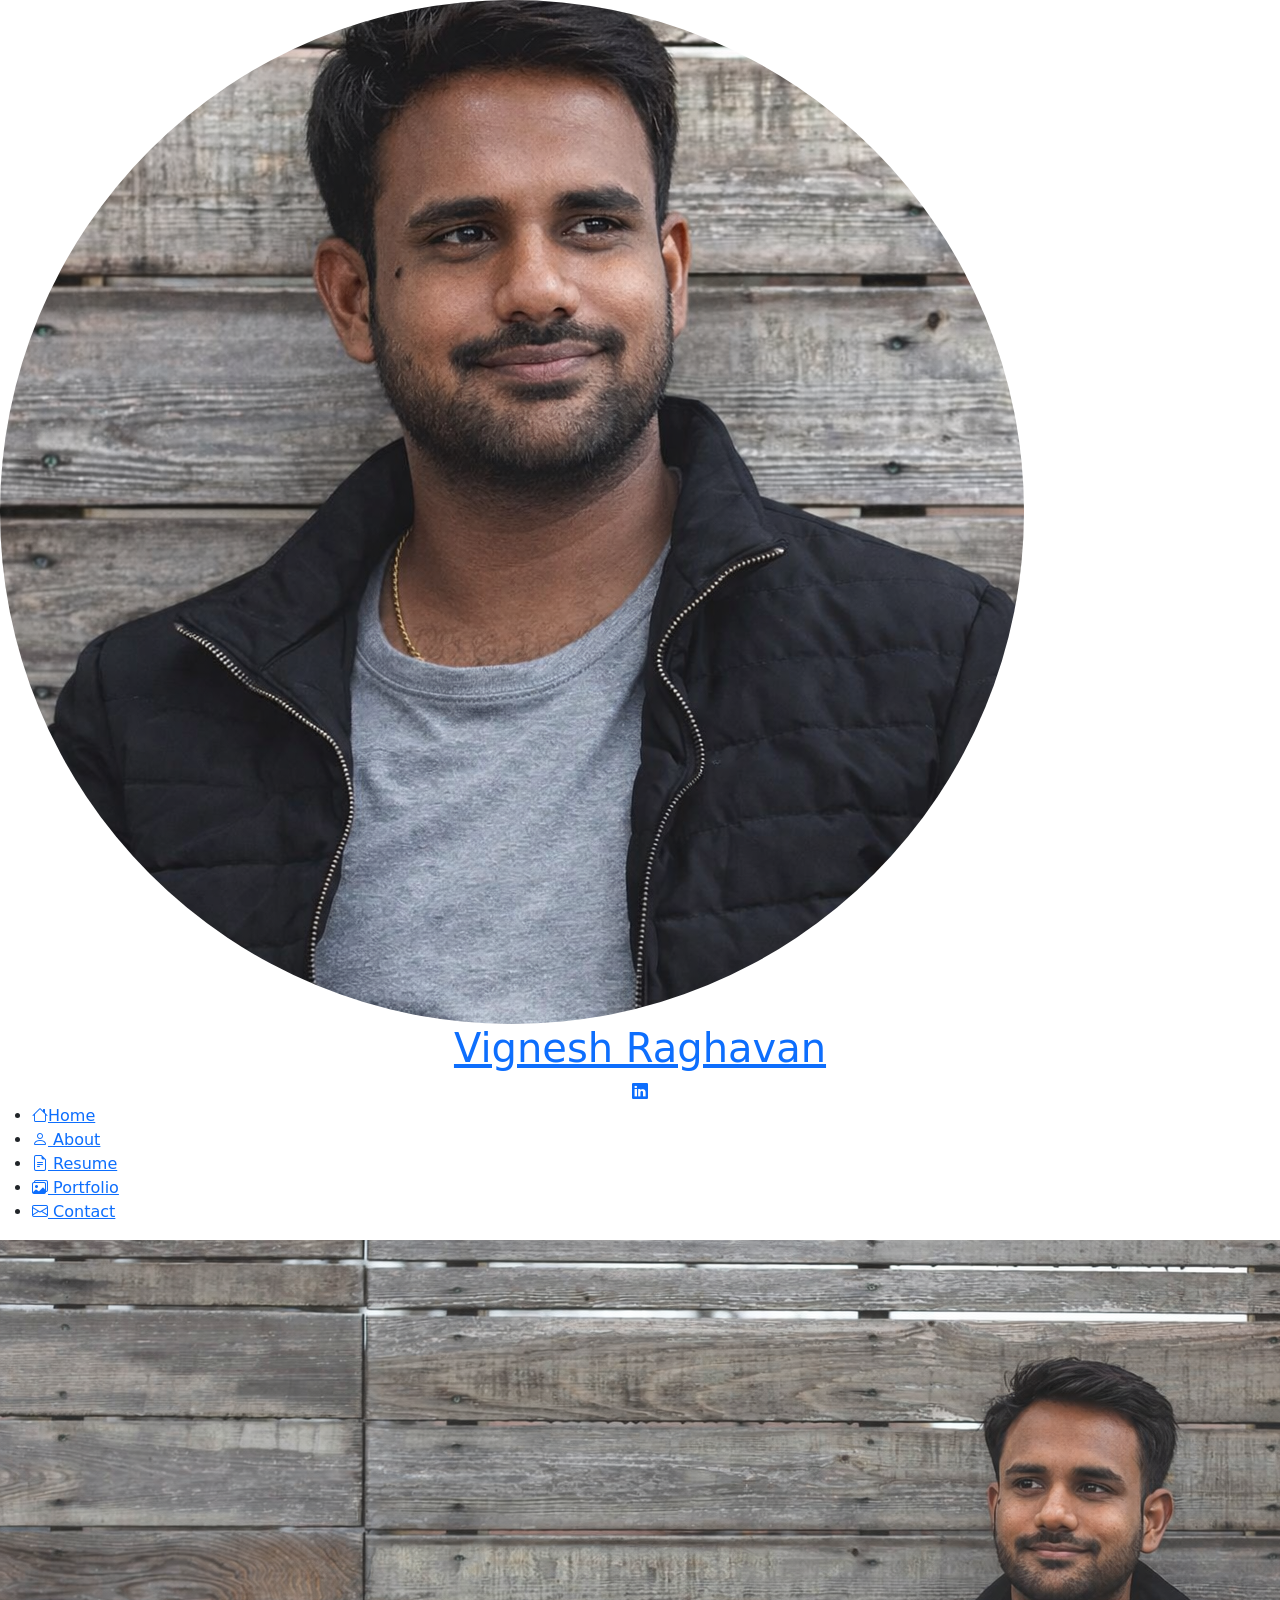
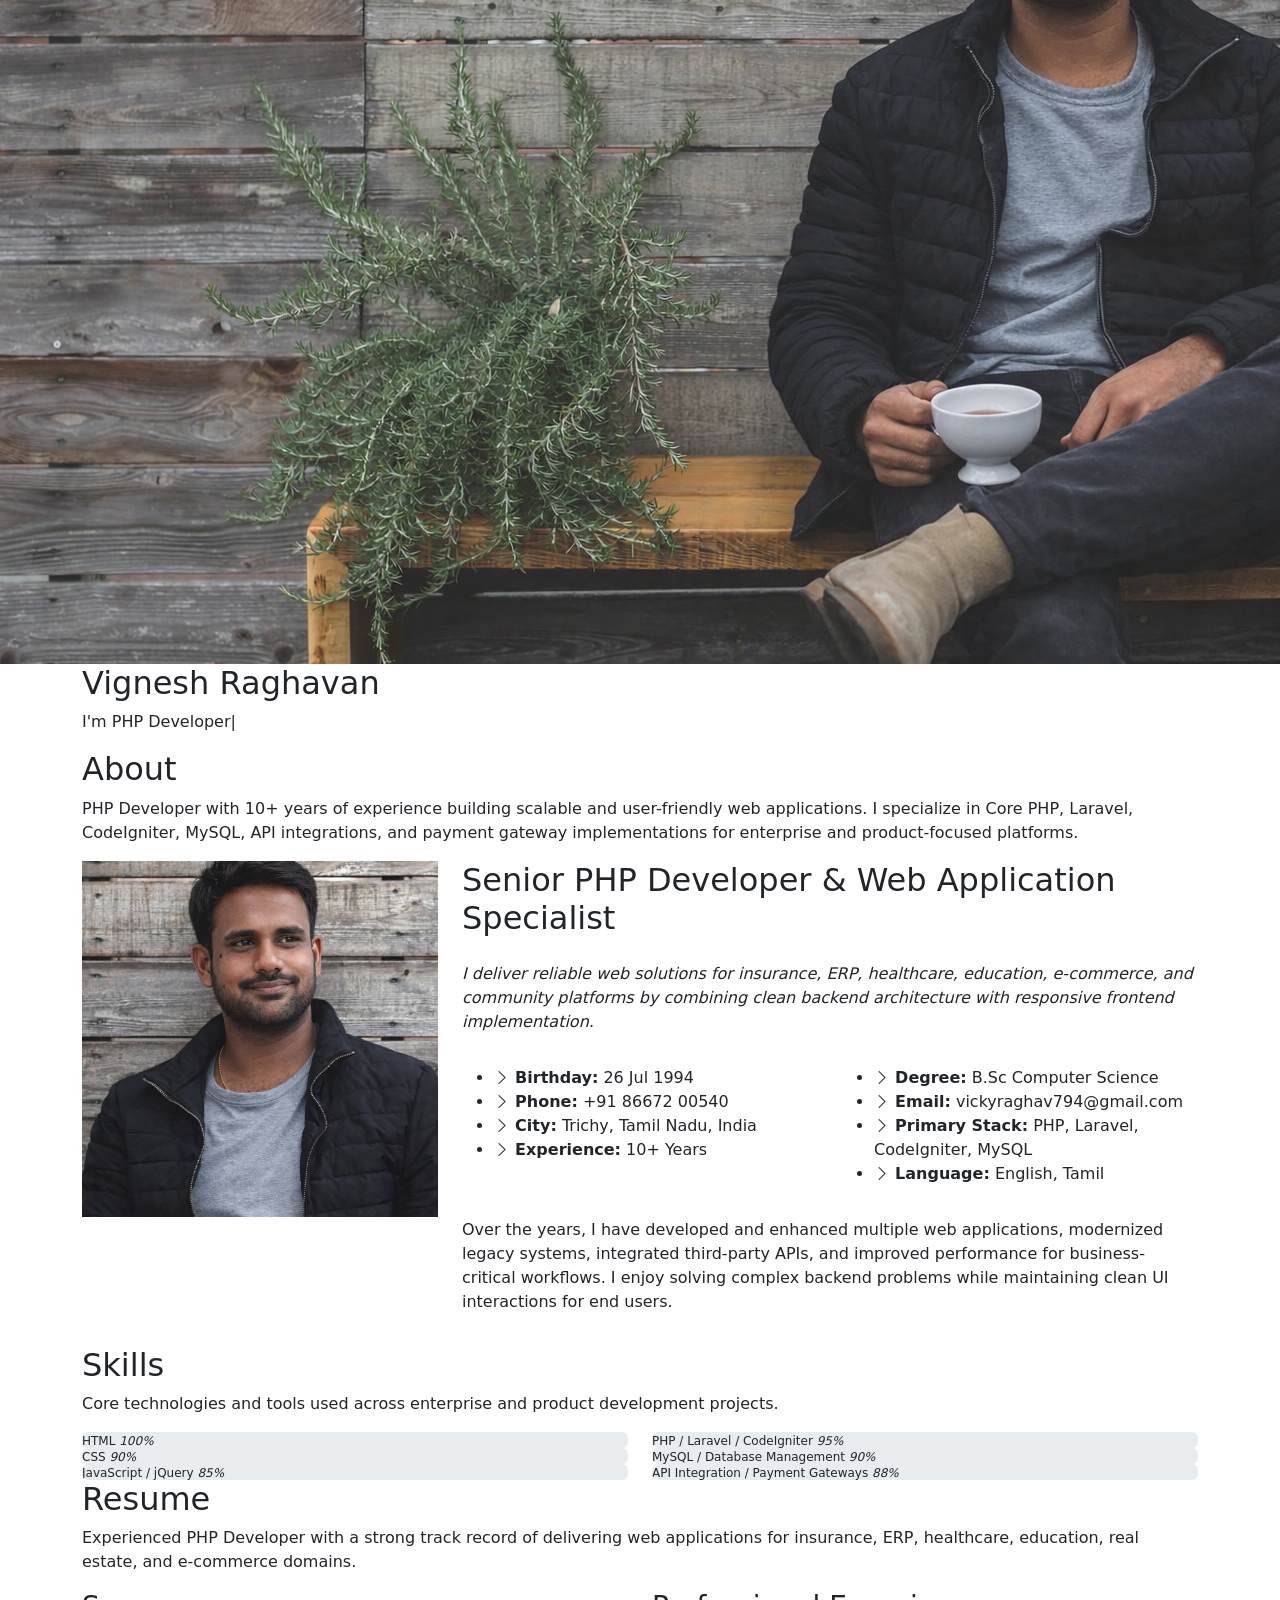
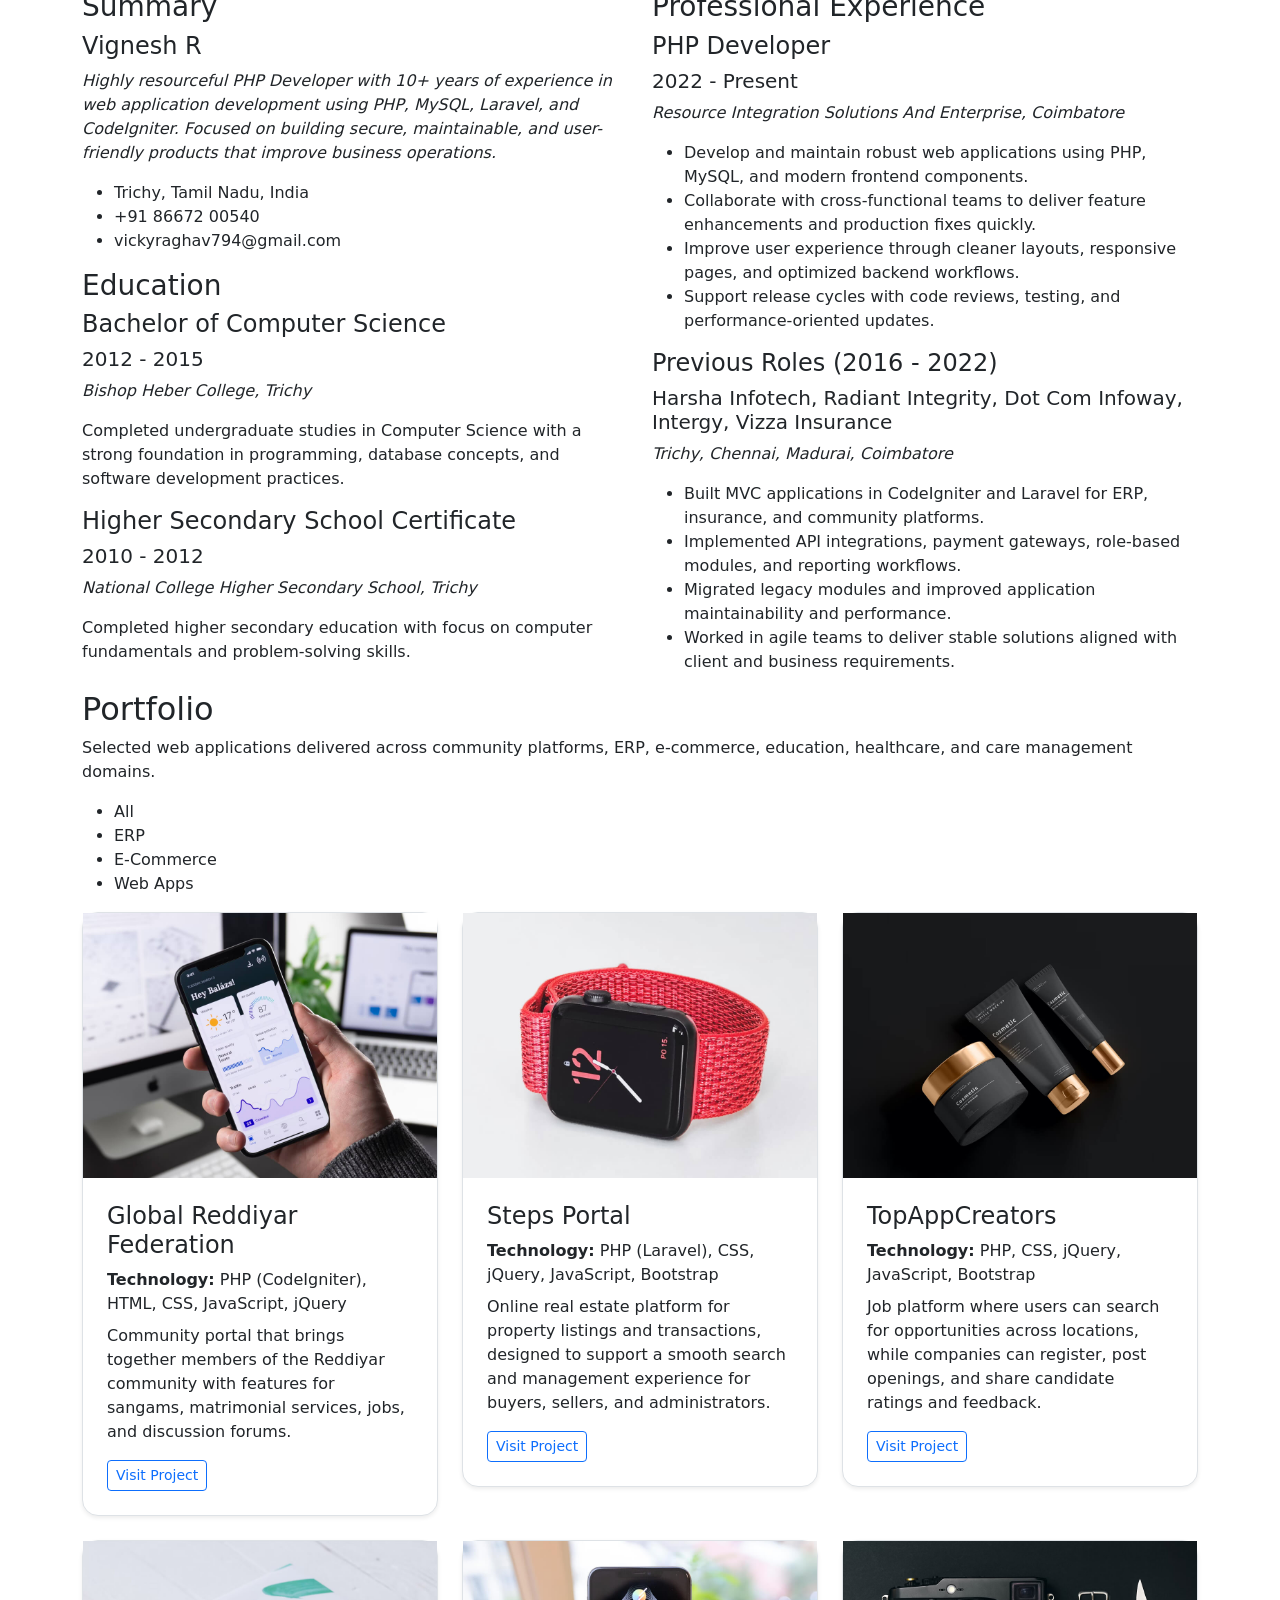
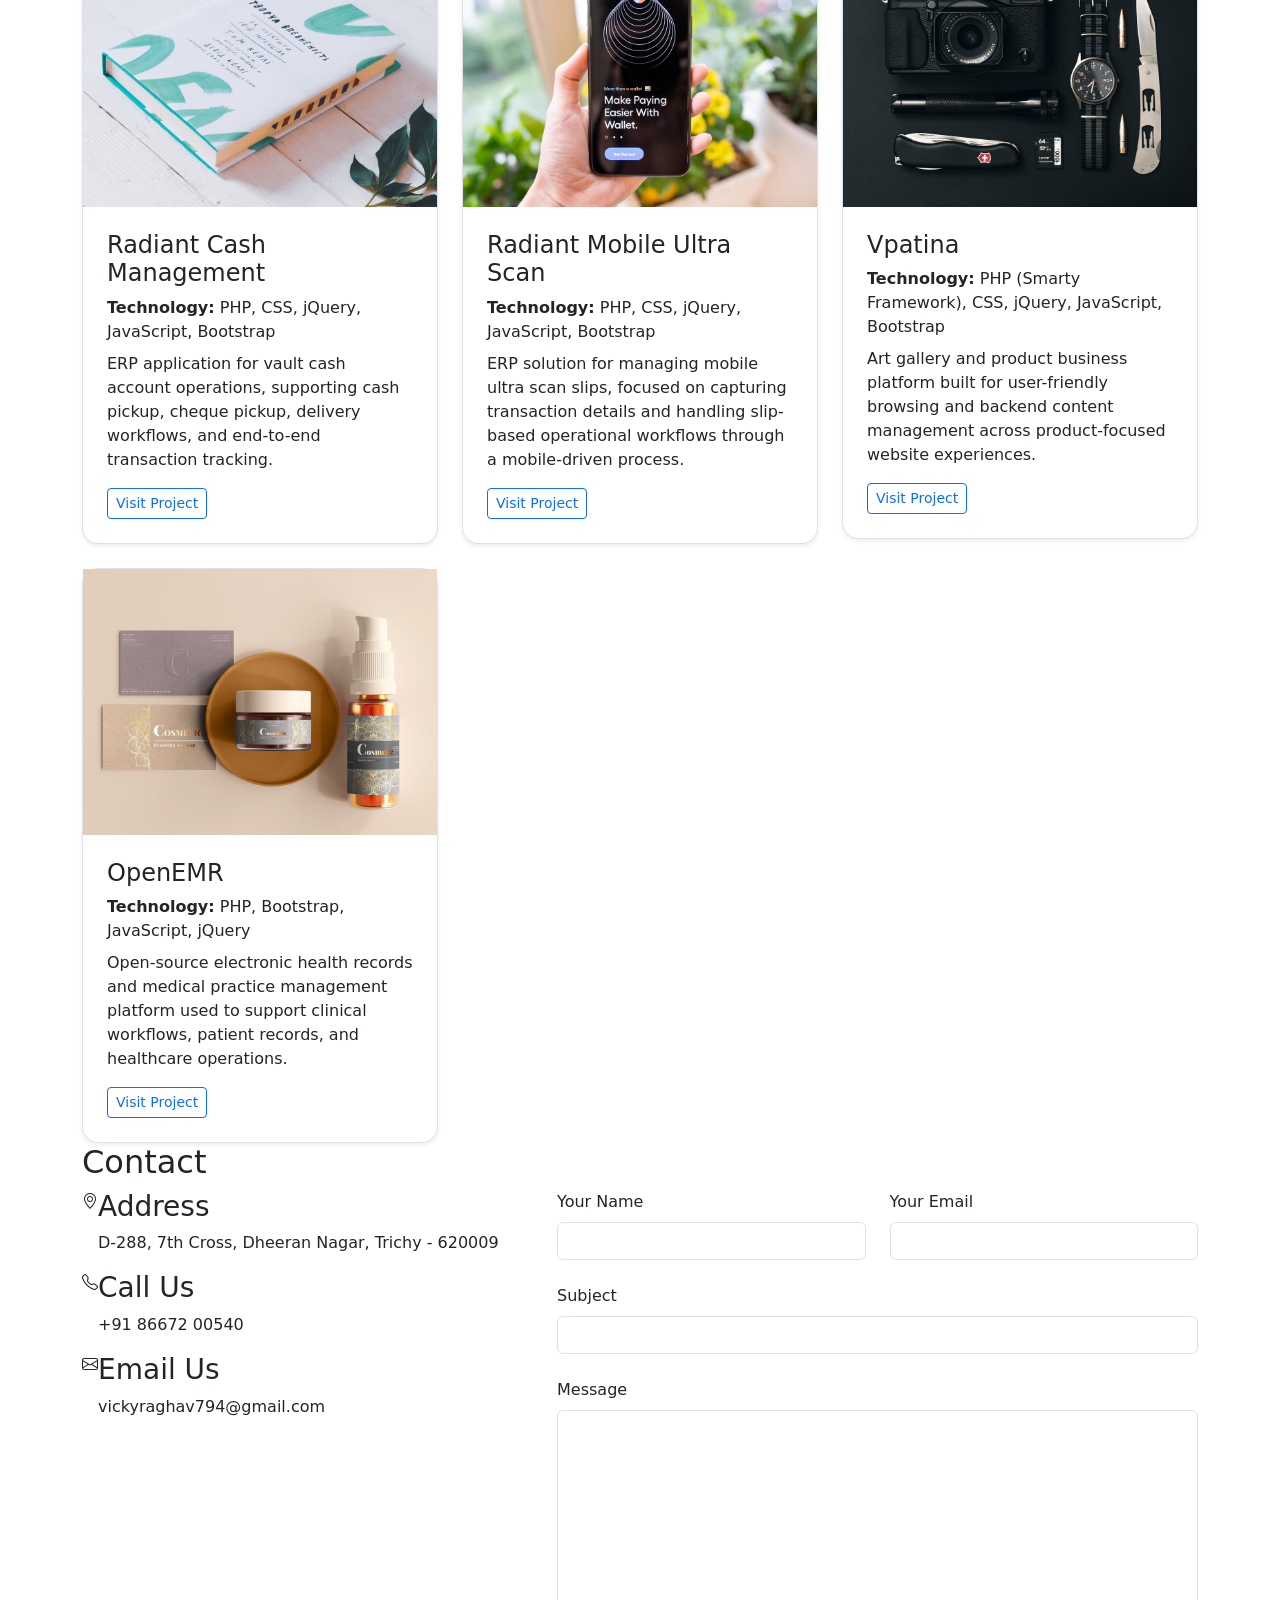
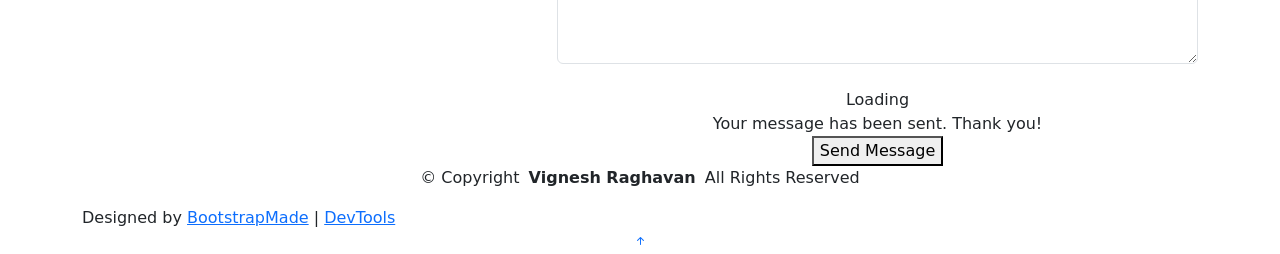
==== commit d87d0ffb: "Modified to changes" ====
--- a/index.html
+++ b/index.html
@@ -93,7 +93,7 @@
       <img src="assets/img/hero-bg.png" alt="" data-aos="fade-in" class="">
 
       <div class="container" data-aos="fade-up" data-aos-delay="100">
-        <h2>Vignesh R</h2>
+        <h2>Vignesh Raghavan</h2>
         <p>I'm <span class="typed" data-typed-items="PHP Developer, Laravel Developer, CodeIgniter Developer, Web Application Specialist">PHP Developer</span><span class="typed-cursor typed-cursor--blink" aria-hidden="true"></span><span class="typed-cursor typed-cursor--blink" aria-hidden="true"></span></p>
       </div>
 
@@ -724,14 +724,14 @@
 
     <div class="container">
       <div class="copyright text-center ">
-        <p>© <span>Copyright</span> <strong class="px-1 sitename">iPortfolio</strong> <span>All Rights Reserved</span></p>
+        <p>© <span>Copyright</span> <strong class="px-1 sitename">Vignesh Raghavan</strong> <span>All Rights Reserved</span></p>
       </div>
       <div class="credits">
         <!-- All the links in the footer should remain intact. -->
         <!-- You can delete the links only if you've purchased the pro version. -->
         <!-- Licensing information: https://bootstrapmade.com/license/ -->
         <!-- Purchase the pro version with working PHP/AJAX contact form: [buy-url] -->
-        Designed by <a href="https://bootstrapmade.com/">BootstrapMade</a> | <a href="https://bootstrapmade.com/tools/">DevTools</a>
+        Designed by <a href="https://astrosoft.ind.in">BootstrapMade</a> | <a href="https://bootstrapmade.com/tools/">DevTools</a>
       </div>
     </div>
 
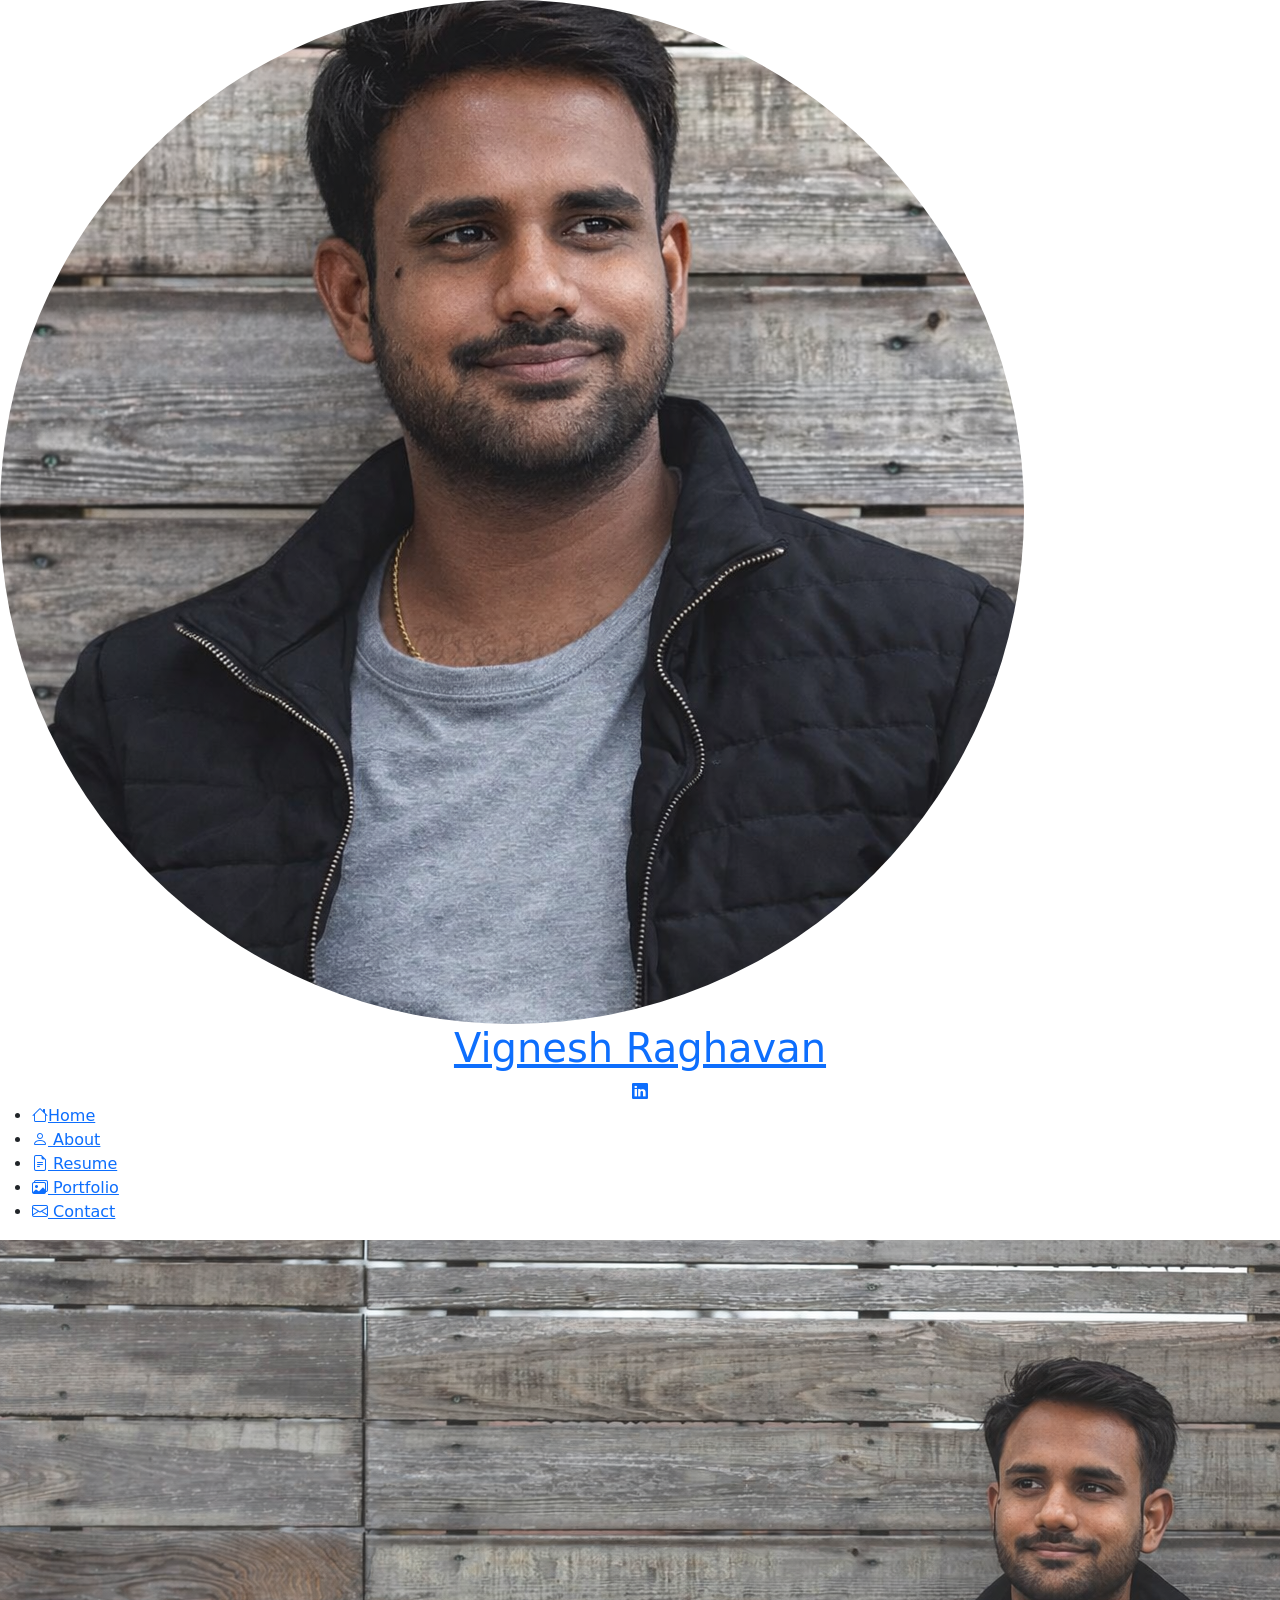
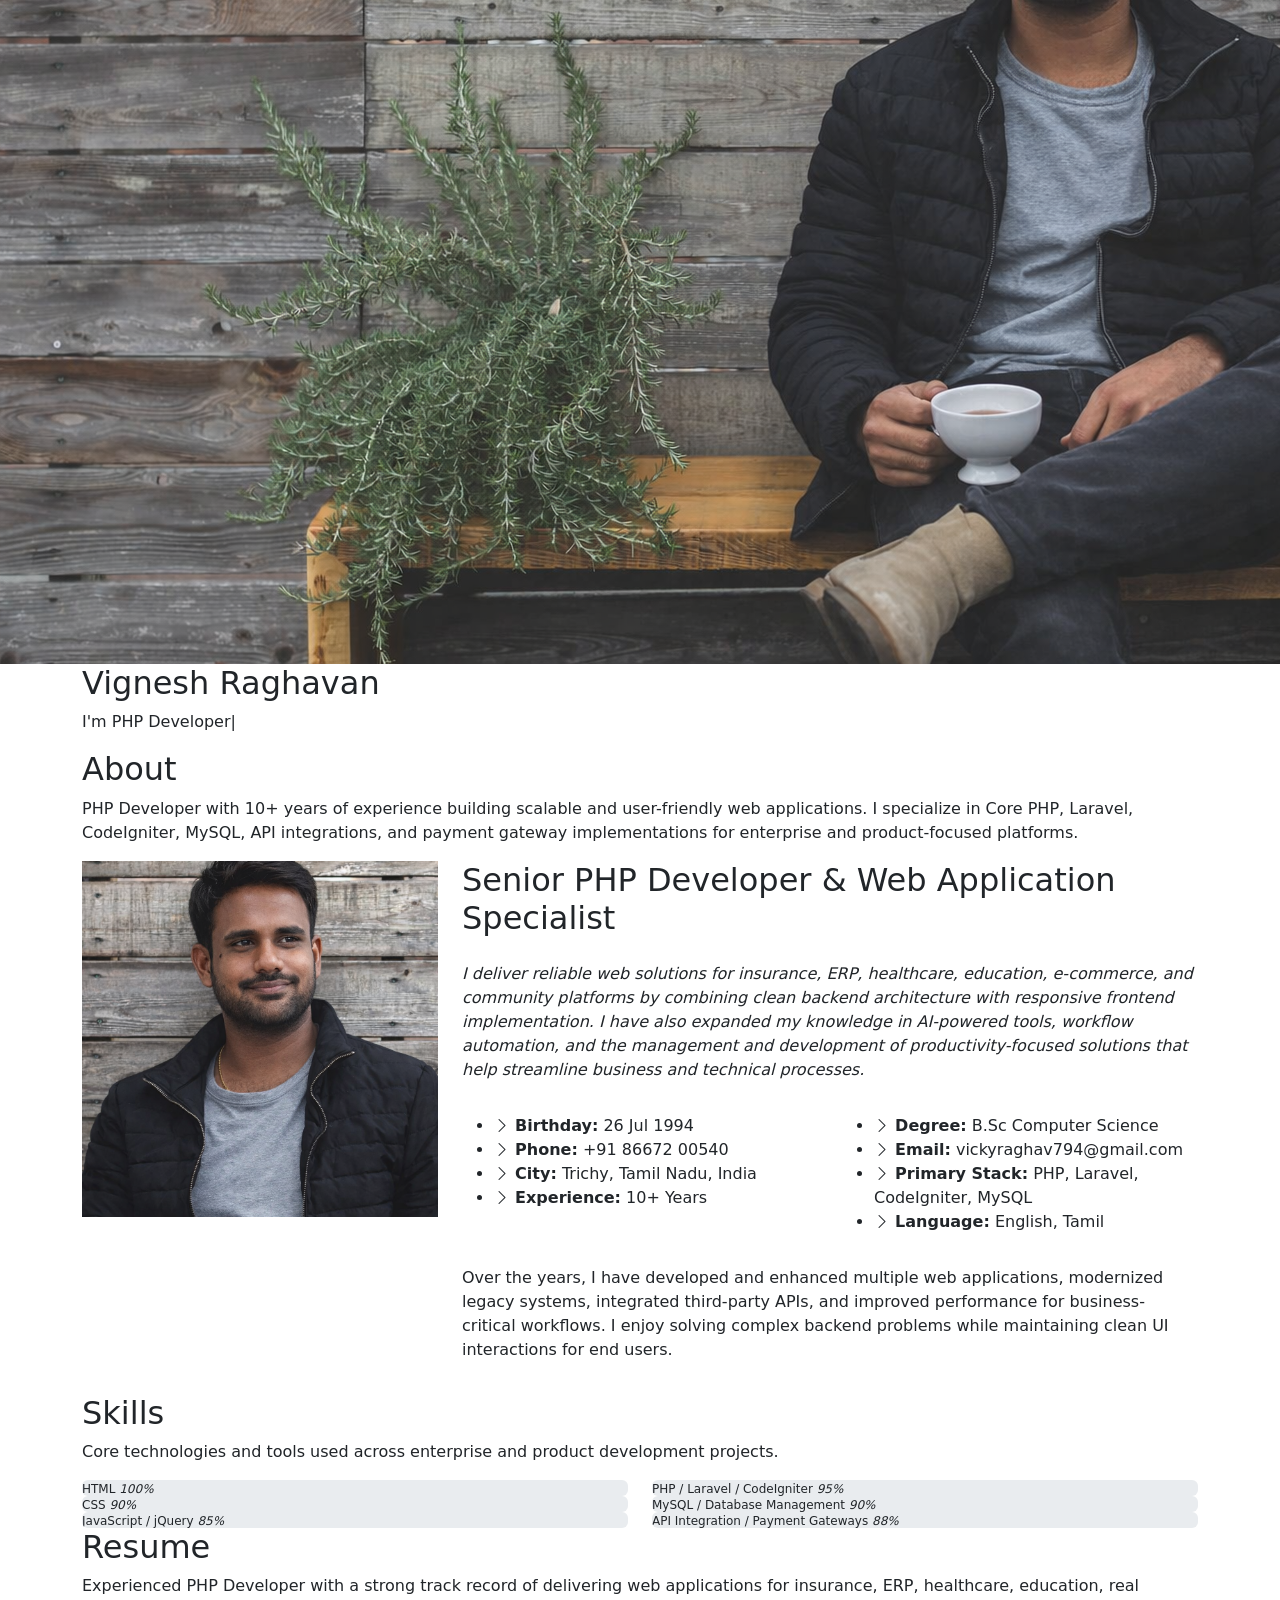
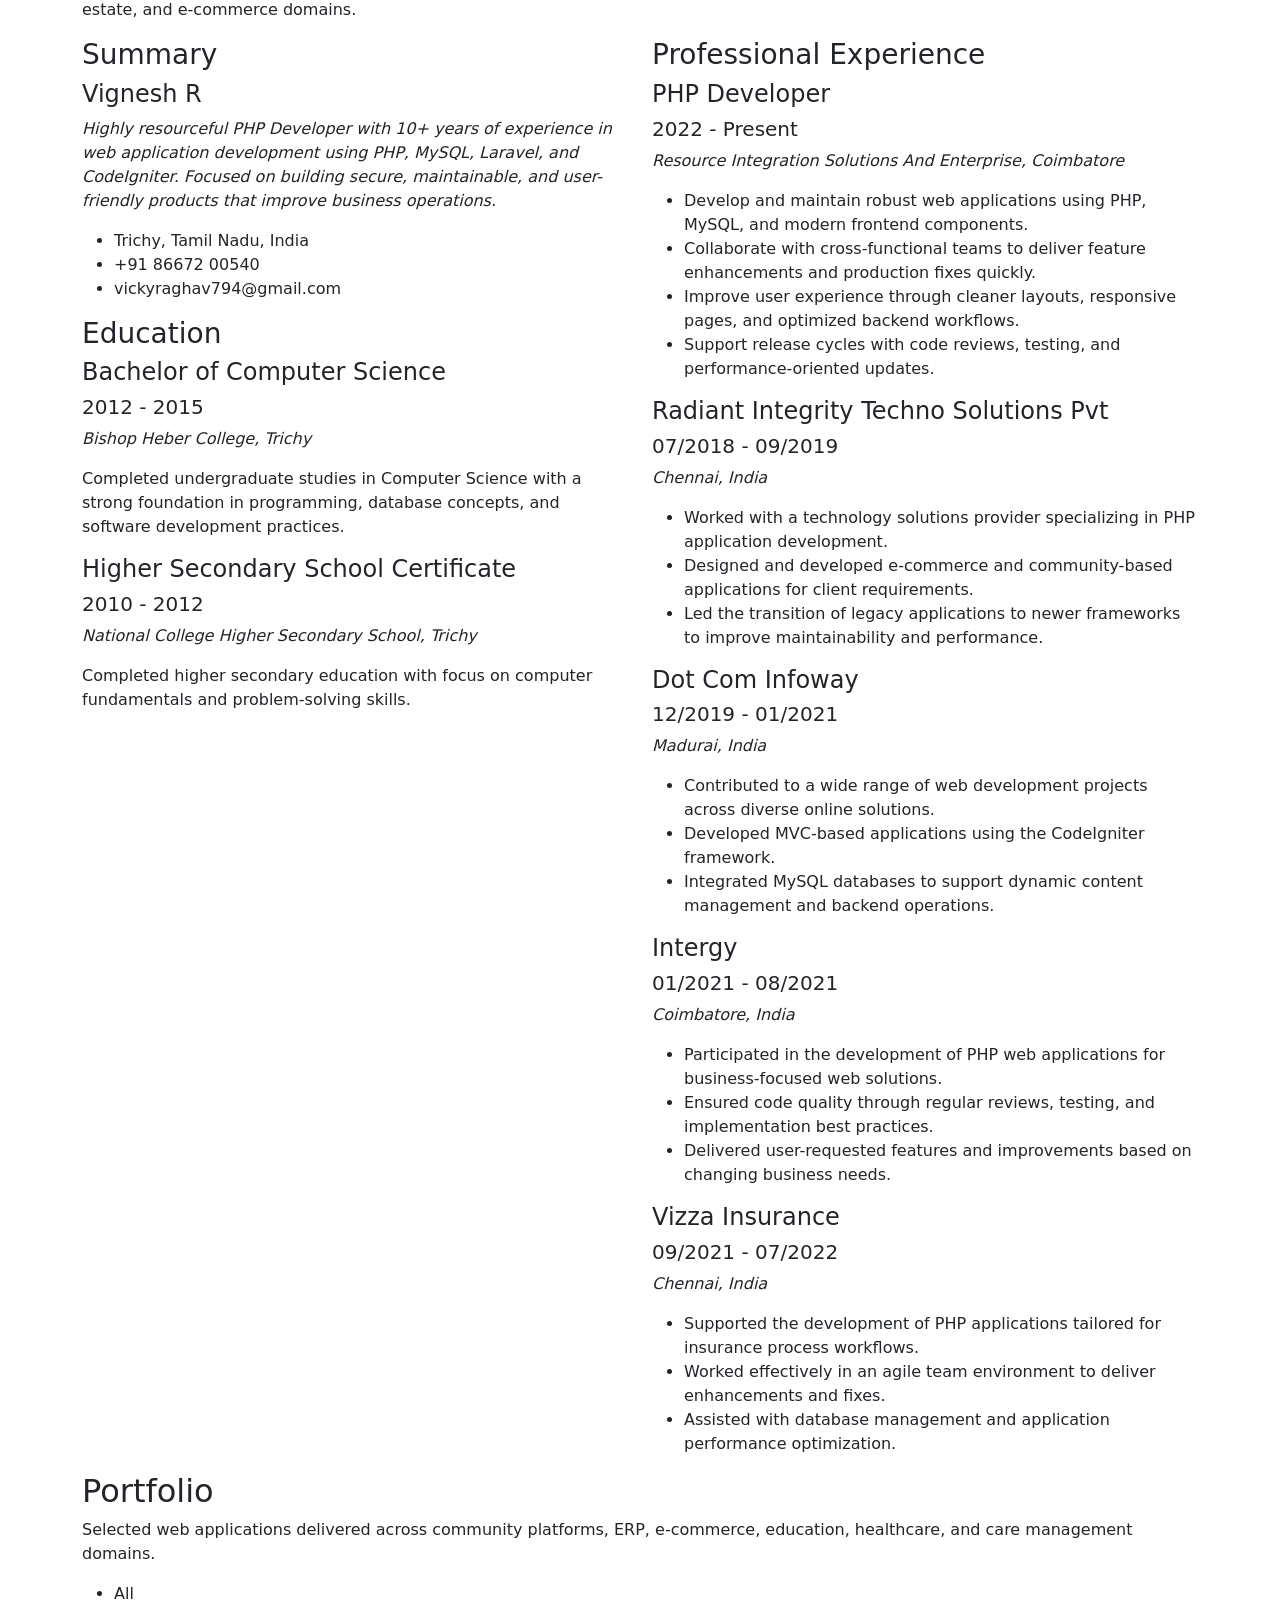
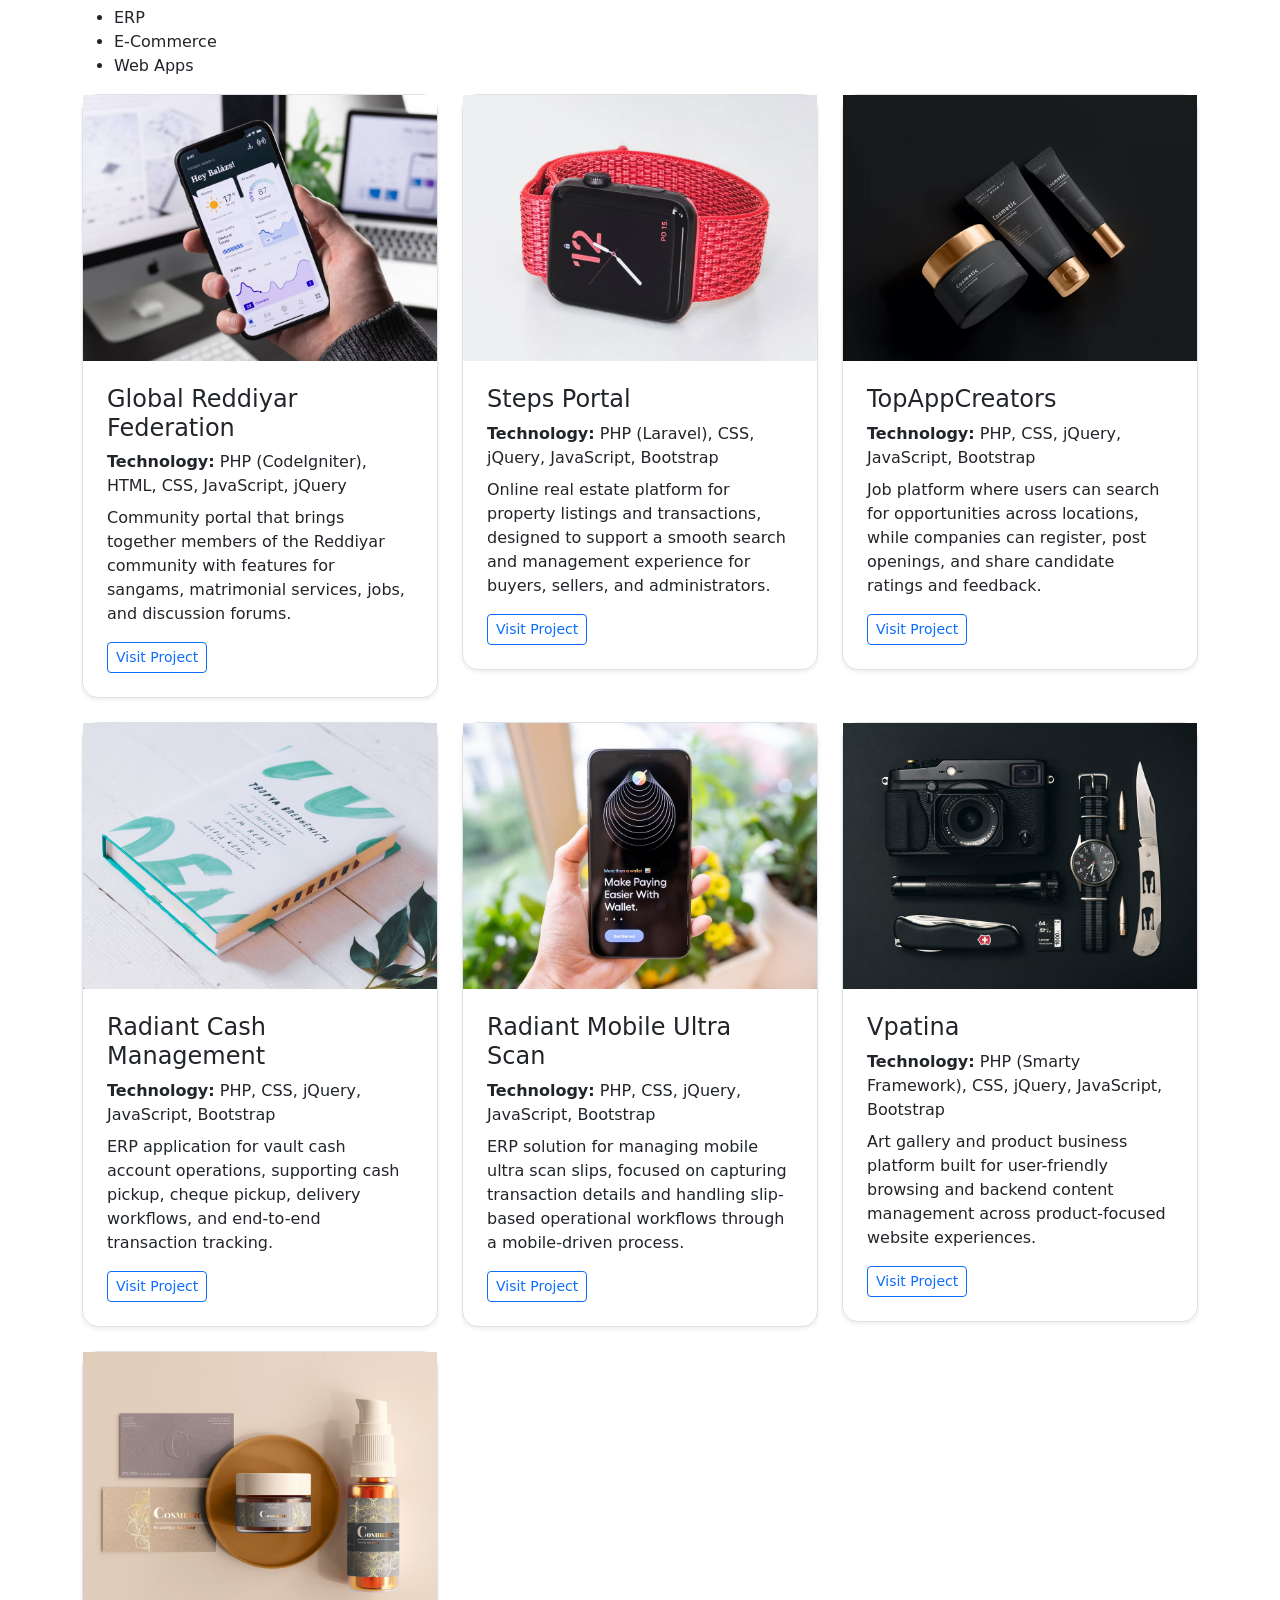
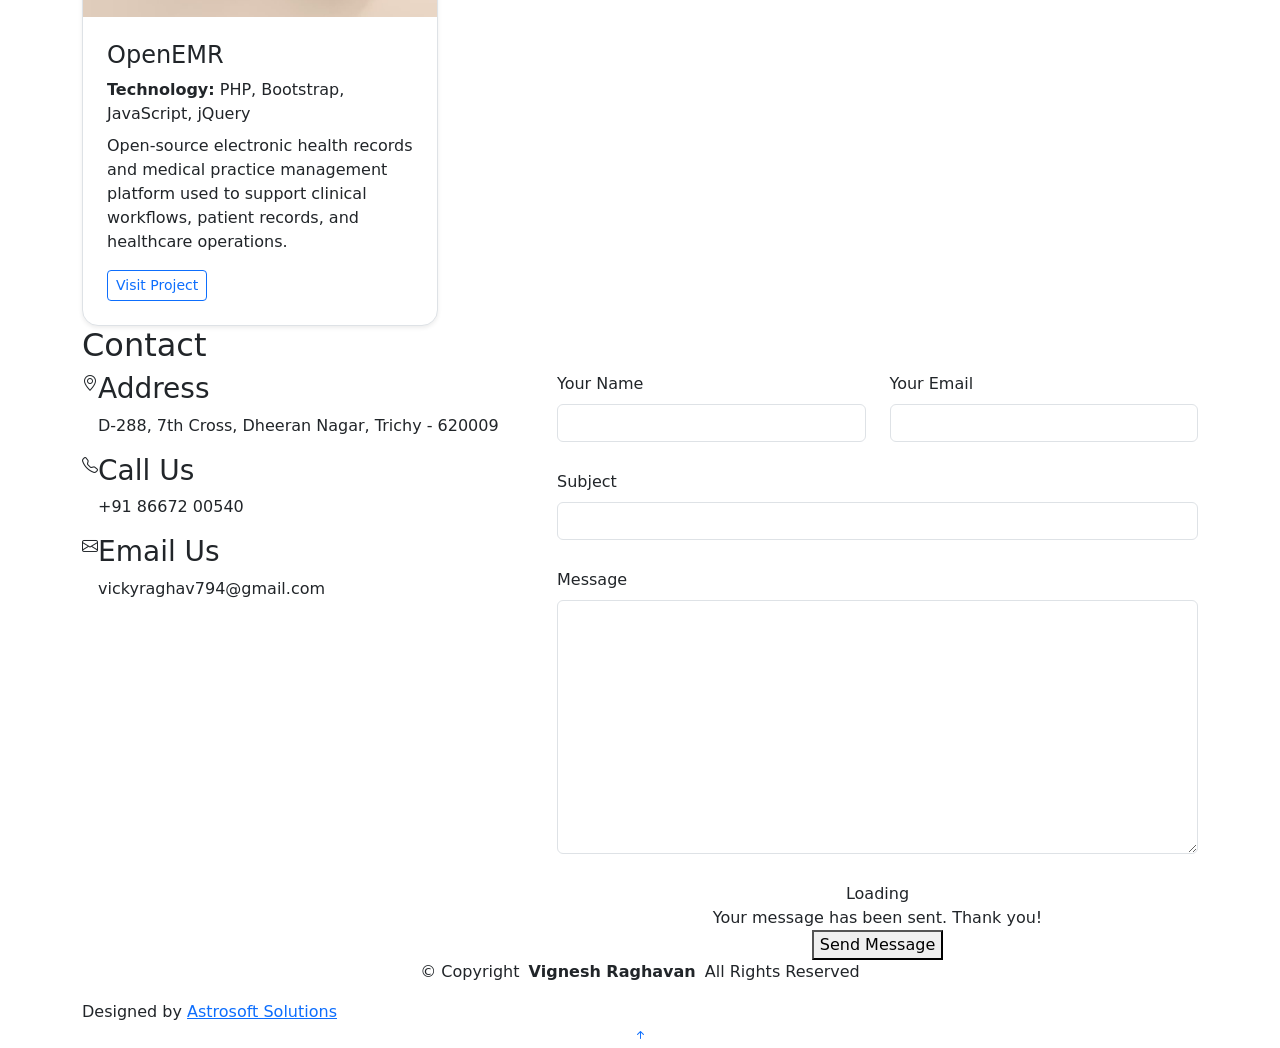
==== commit 7878a3cf: "Modified to changes" ====
--- a/index.html
+++ b/index.html
@@ -117,7 +117,7 @@
           <div class="col-lg-8 content">
             <h2>Senior PHP Developer &amp; Web Application Specialist</h2>
             <p class="fst-italic py-3">
-              I deliver reliable web solutions for insurance, ERP, healthcare, education, e-commerce, and community platforms by combining clean backend architecture with responsive frontend implementation.
+              I deliver reliable web solutions for insurance, ERP, healthcare, education, e-commerce, and community platforms by combining clean backend architecture with responsive frontend implementation. I have also expanded my knowledge in AI-powered tools, workflow automation, and the management and development of productivity-focused solutions that help streamline business and technical processes.
             </p>
             <div class="row">
               <div class="col-lg-6">
@@ -319,14 +319,46 @@
             </div><!-- Edn Resume Item -->
 
             <div class="resume-item">
-              <h4>Previous Roles (2016 - 2022)</h4>
-              <h5>Harsha Infotech, Radiant Integrity, Dot Com Infoway, Intergy, Vizza Insurance</h5>
-              <p><em>Trichy, Chennai, Madurai, Coimbatore</em></p>
+              <h4>Radiant Integrity Techno Solutions Pvt</h4>
+              <h5>07/2018 - 09/2019</h5>
+              <p><em>Chennai, India</em></p>
               <ul>
-                <li>Built MVC applications in CodeIgniter and Laravel for ERP, insurance, and community platforms.</li>
-                <li>Implemented API integrations, payment gateways, role-based modules, and reporting workflows.</li>
-                <li>Migrated legacy modules and improved application maintainability and performance.</li>
-                <li>Worked in agile teams to deliver stable solutions aligned with client and business requirements.</li>
+                <li>Worked with a technology solutions provider specializing in PHP application development.</li>
+                <li>Designed and developed e-commerce and community-based applications for client requirements.</li>
+                <li>Led the transition of legacy applications to newer frameworks to improve maintainability and performance.</li>
+              </ul>
+            </div><!-- Edn Resume Item -->
+
+            <div class="resume-item">
+              <h4>Dot Com Infoway</h4>
+              <h5>12/2019 - 01/2021</h5>
+              <p><em>Madurai, India</em></p>
+              <ul>
+                <li>Contributed to a wide range of web development projects across diverse online solutions.</li>
+                <li>Developed MVC-based applications using the CodeIgniter framework.</li>
+                <li>Integrated MySQL databases to support dynamic content management and backend operations.</li>
+              </ul>
+            </div><!-- Edn Resume Item -->
+
+            <div class="resume-item">
+              <h4>Intergy</h4>
+              <h5>01/2021 - 08/2021</h5>
+              <p><em>Coimbatore, India</em></p>
+              <ul>
+                <li>Participated in the development of PHP web applications for business-focused web solutions.</li>
+                <li>Ensured code quality through regular reviews, testing, and implementation best practices.</li>
+                <li>Delivered user-requested features and improvements based on changing business needs.</li>
+              </ul>
+            </div><!-- Edn Resume Item -->
+
+            <div class="resume-item">
+              <h4>Vizza Insurance</h4>
+              <h5>09/2021 - 07/2022</h5>
+              <p><em>Chennai, India</em></p>
+              <ul>
+                <li>Supported the development of PHP applications tailored for insurance process workflows.</li>
+                <li>Worked effectively in an agile team environment to deliver enhancements and fixes.</li>
+                <li>Assisted with database management and application performance optimization.</li>
               </ul>
             </div><!-- Edn Resume Item -->
 
@@ -682,22 +714,26 @@
 
                 <div class="col-md-6">
                   <label for="name-field" class="pb-2">Your Name</label>
-                  <input type="text" name="name" id="name-field" class="form-control" required="">
+                  <input type="text" name="name" id="name-field" class="form-control">
+                  <div class="invalid-feedback d-block" id="name-error"></div>
                 </div>
 
                 <div class="col-md-6">
                   <label for="email-field" class="pb-2">Your Email</label>
-                  <input type="email" class="form-control" name="email" id="email-field" required="">
+                  <input type="email" class="form-control" name="email" id="email-field">
+                  <div class="invalid-feedback d-block" id="email-error"></div>
                 </div>
 
                 <div class="col-md-12">
                   <label for="subject-field" class="pb-2">Subject</label>
-                  <input type="text" class="form-control" name="subject" id="subject-field" required="">
+                  <input type="text" class="form-control" name="subject" id="subject-field">
+                  <div class="invalid-feedback d-block" id="subject-error"></div>
                 </div>
 
                 <div class="col-md-12">
                   <label for="message-field" class="pb-2">Message</label>
-                  <textarea class="form-control" name="message" rows="10" id="message-field" required=""></textarea>
+                  <textarea class="form-control" name="message" rows="10" id="message-field"></textarea>
+                  <div class="invalid-feedback d-block" id="message-error"></div>
                 </div>
 
                 <div class="col-md-12 text-center">
@@ -731,7 +767,7 @@
         <!-- You can delete the links only if you've purchased the pro version. -->
         <!-- Licensing information: https://bootstrapmade.com/license/ -->
         <!-- Purchase the pro version with working PHP/AJAX contact form: [buy-url] -->
-        Designed by <a href="https://astrosoft.ind.in">BootstrapMade</a> | <a href="https://bootstrapmade.com/tools/">DevTools</a>
+        Designed by <a href="https://astrosoft.ind.in">Astrosoft Solutions</a>
       </div>
     </div>
 
@@ -744,6 +780,7 @@
   <div id="preloader"></div>
 
   <!-- Vendor JS Files -->
+  <script src="https://code.jquery.com/jquery-3.7.1.min.js"></script>
   <script src="assets/vendor/bootstrap/js/bootstrap.bundle.min.js"></script>
   <script src="assets/vendor/php-email-form/validate.js"></script>
   <script src="assets/vendor/aos/aos.js"></script>
@@ -757,6 +794,108 @@
 
   <!-- Main JS File -->
   <script src="assets/js/main.js"></script>
+  <script>
+    $(function () {
+      const $form = $('.php-email-form');
+      const emailPattern = /^[^\s@]+@[^\s@]+\.[^\s@]+$/;
+
+      function setError($field, message) {
+        const errorId = '#' + $field.attr('id').replace('-field', '-error');
+        $field.toggleClass('is-invalid', Boolean(message));
+        $(errorId).text(message || '');
+      }
+
+      function validateName() {
+        const $field = $('#name-field');
+        const value = $.trim($field.val());
+
+        if (!value) {
+          setError($field, 'Name is required.');
+          return false;
+        }
+
+        if (value.length < 3) {
+          setError($field, 'Name must be at least 3 characters.');
+          return false;
+        }
+
+        setError($field, '');
+        return true;
+      }
+
+      function validateEmail() {
+        const $field = $('#email-field');
+        const value = $.trim($field.val());
+
+        if (!value) {
+          setError($field, 'Email is required.');
+          return false;
+        }
+
+        if (!emailPattern.test(value)) {
+          setError($field, 'Enter a valid email address.');
+          return false;
+        }
+
+        setError($field, '');
+        return true;
+      }
+
+      function validateSubject() {
+        const $field = $('#subject-field');
+        const value = $.trim($field.val());
+
+        if (!value) {
+          setError($field, 'Subject is required.');
+          return false;
+        }
+
+        if (value.length < 5) {
+          setError($field, 'Subject must be at least 5 characters.');
+          return false;
+        }
+
+        setError($field, '');
+        return true;
+      }
+
+      function validateMessage() {
+        const $field = $('#message-field');
+        const value = $.trim($field.val());
+
+        if (!value) {
+          setError($field, 'Message is required.');
+          return false;
+        }
+
+        if (value.length < 10) {
+          setError($field, 'Message must be at least 10 characters.');
+          return false;
+        }
+
+        setError($field, '');
+        return true;
+      }
+
+      $('#name-field').on('input blur', validateName);
+      $('#email-field').on('input blur', validateEmail);
+      $('#subject-field').on('input blur', validateSubject);
+      $('#message-field').on('input blur', validateMessage);
+
+      $form.on('submit', function (event) {
+        const isValid = [
+          validateName(),
+          validateEmail(),
+          validateSubject(),
+          validateMessage()
+        ].every(Boolean);
+
+        if (!isValid) {
+          event.preventDefault();
+        }
+      });
+    });
+  </script>
 
 </body>
 
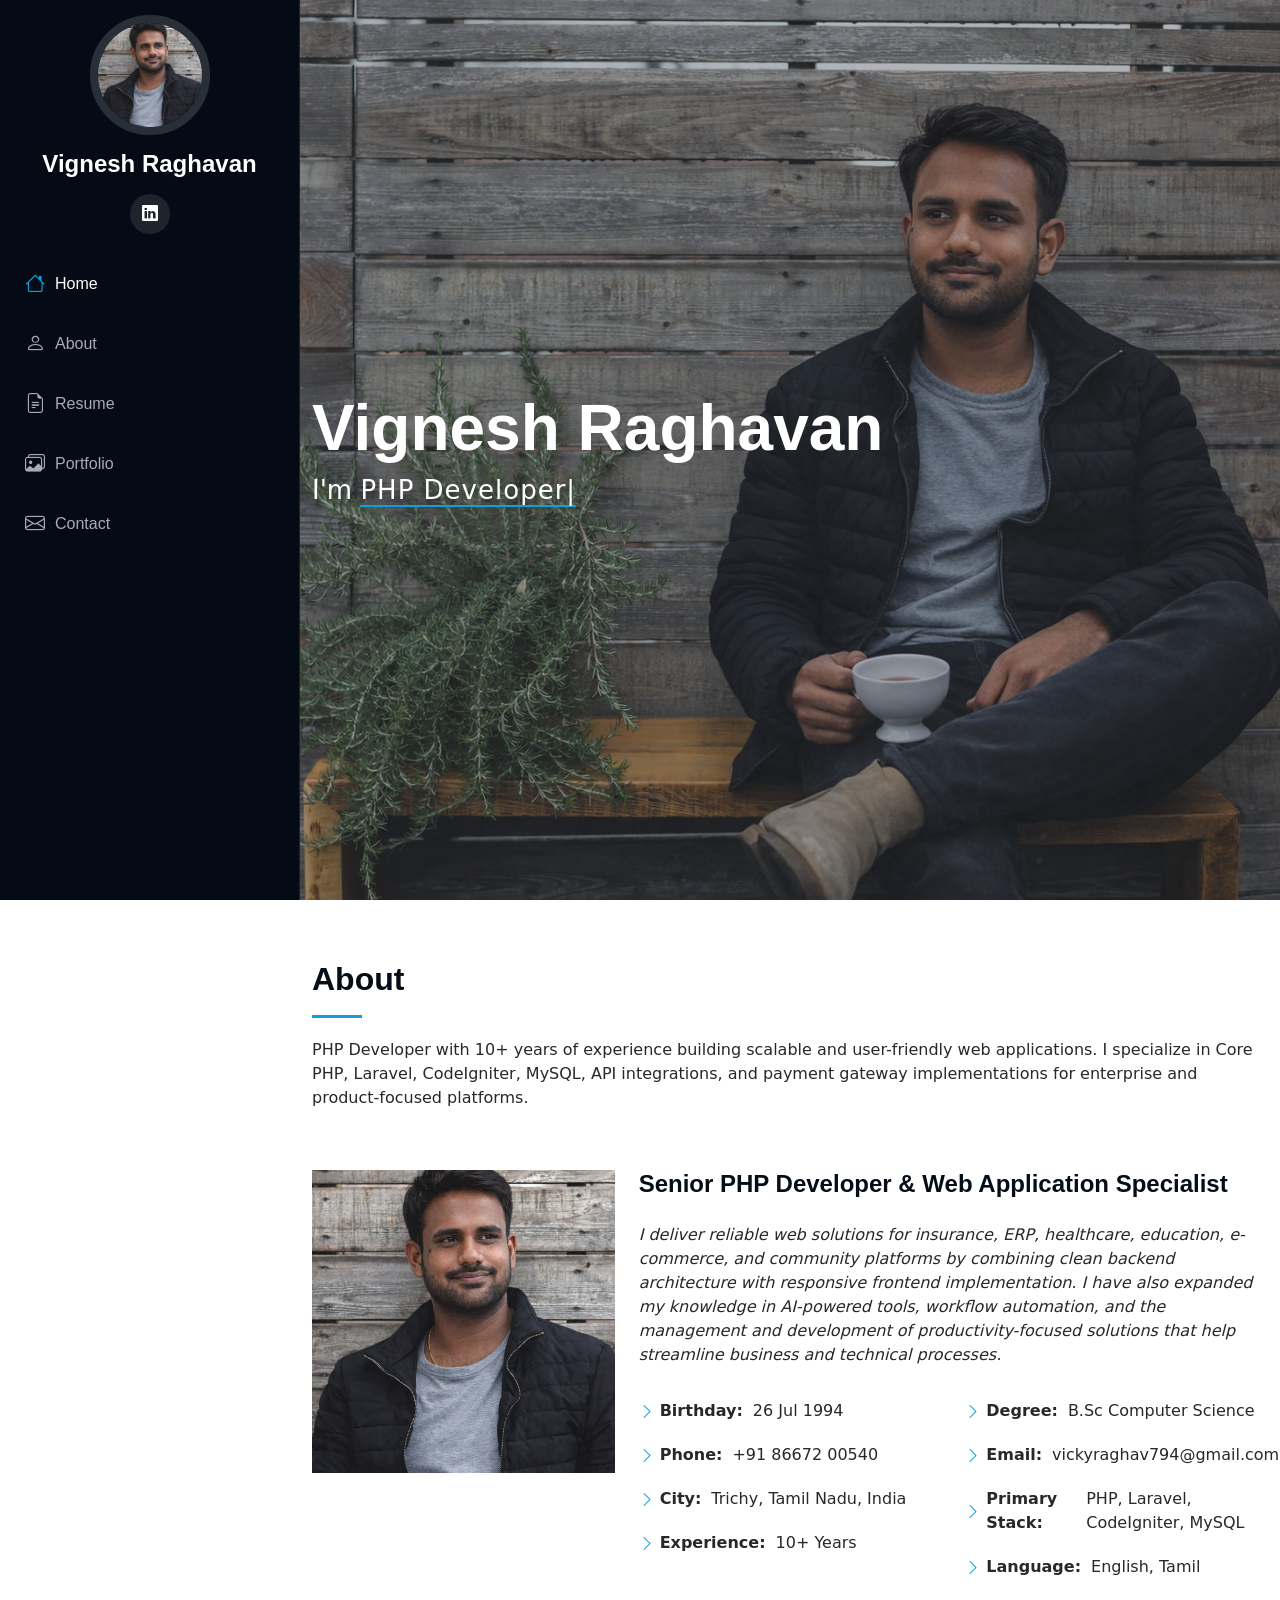
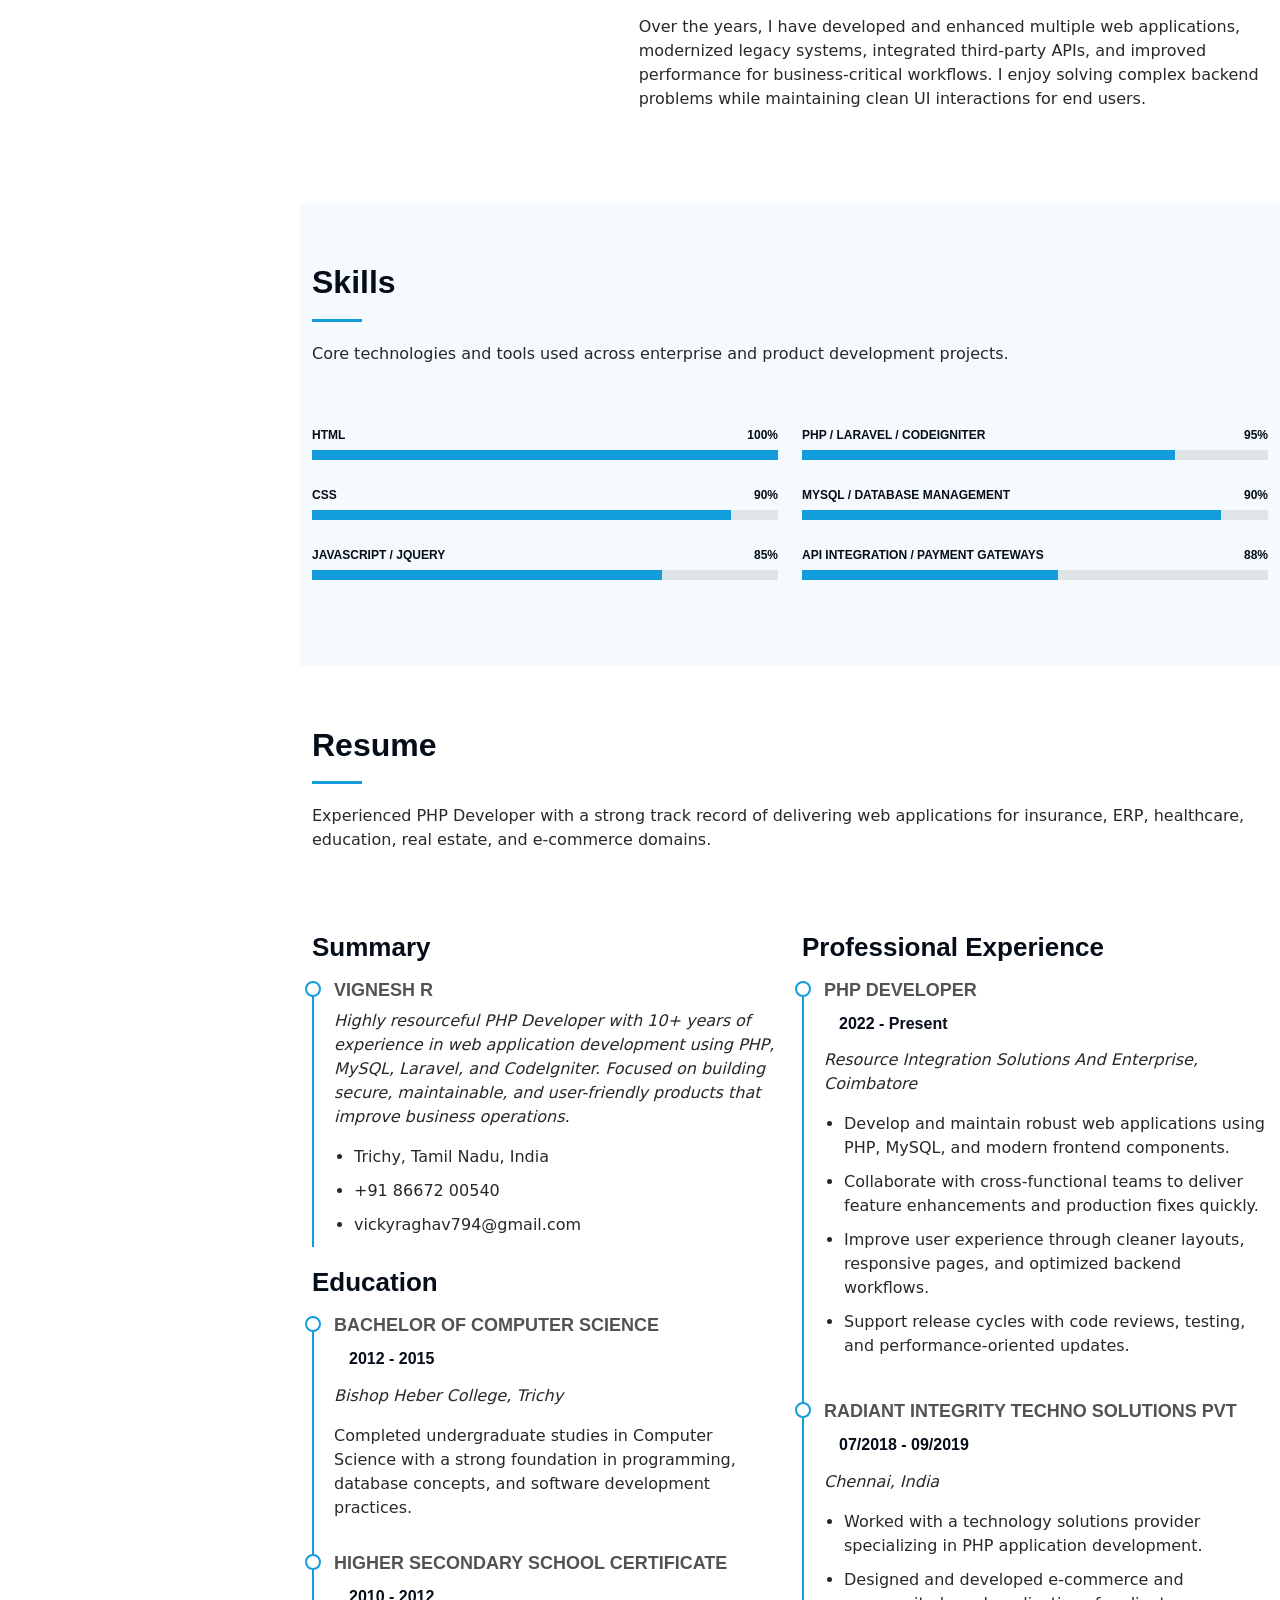
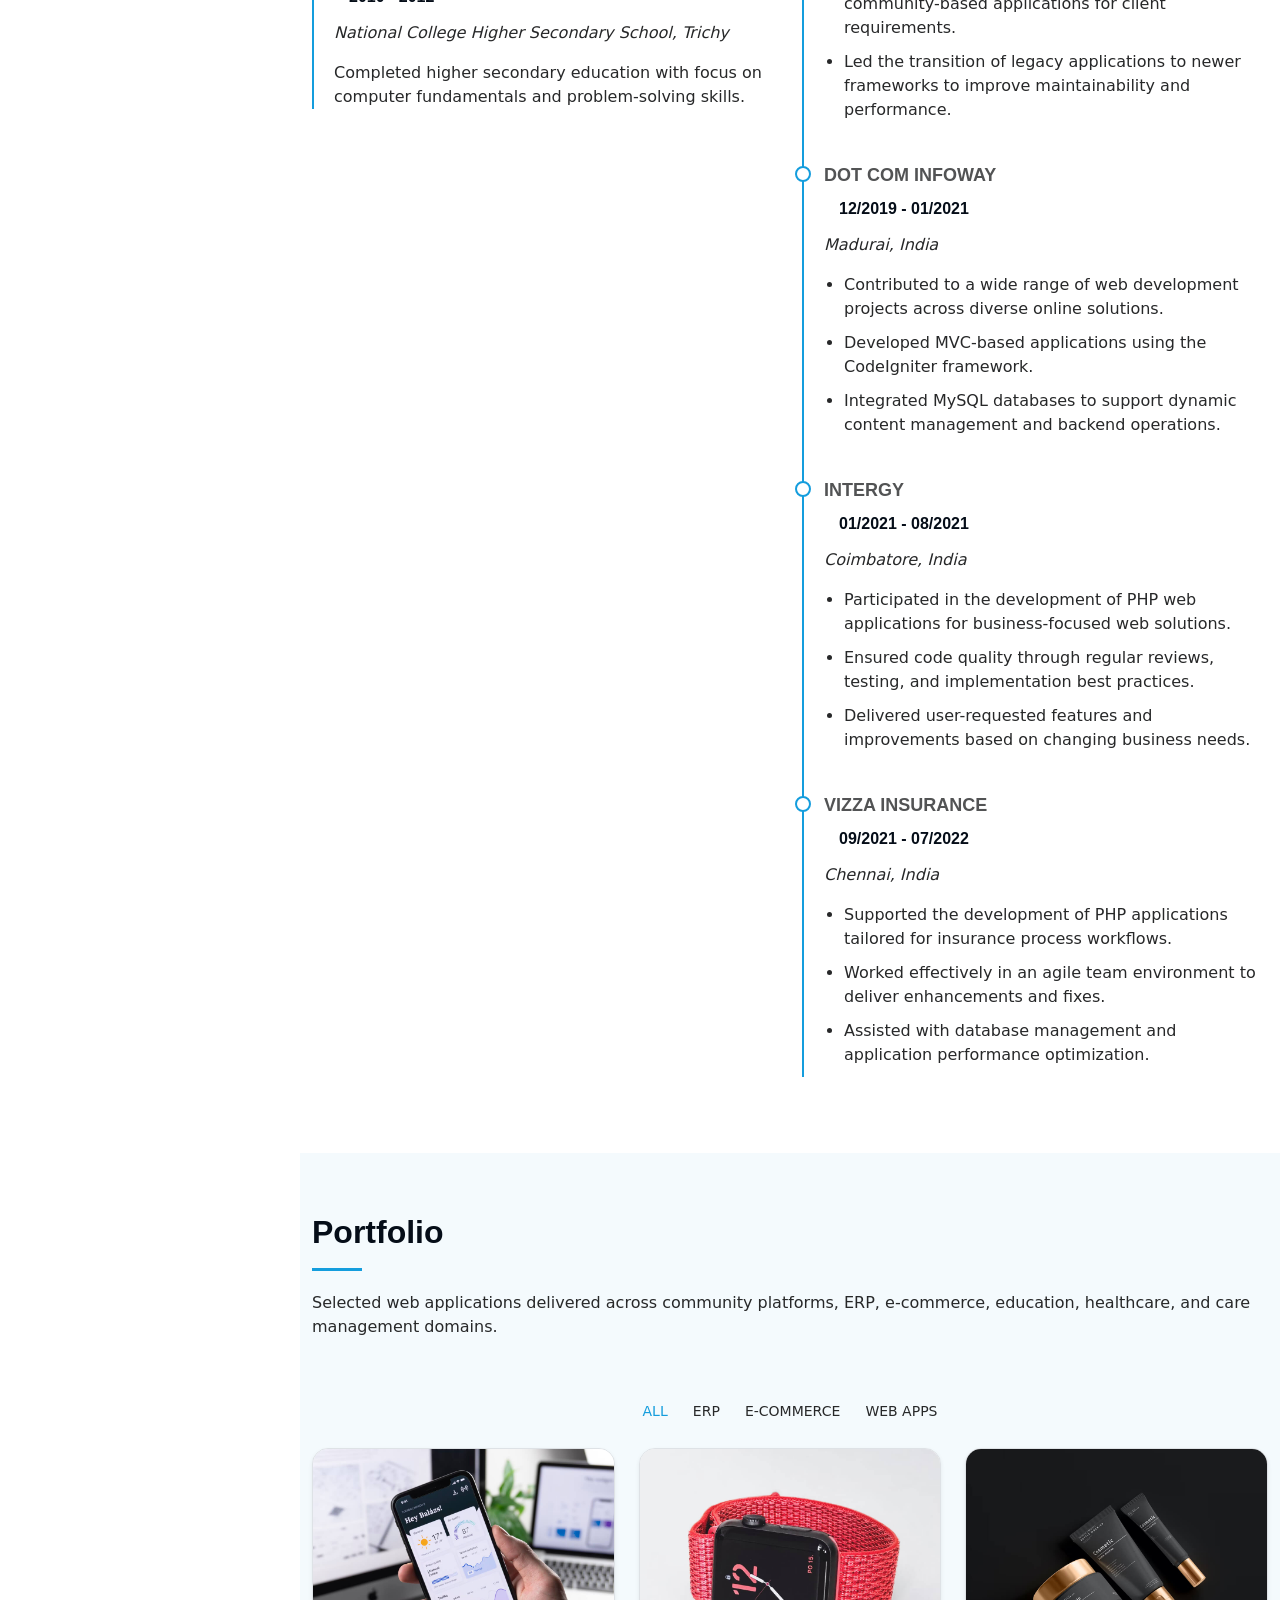
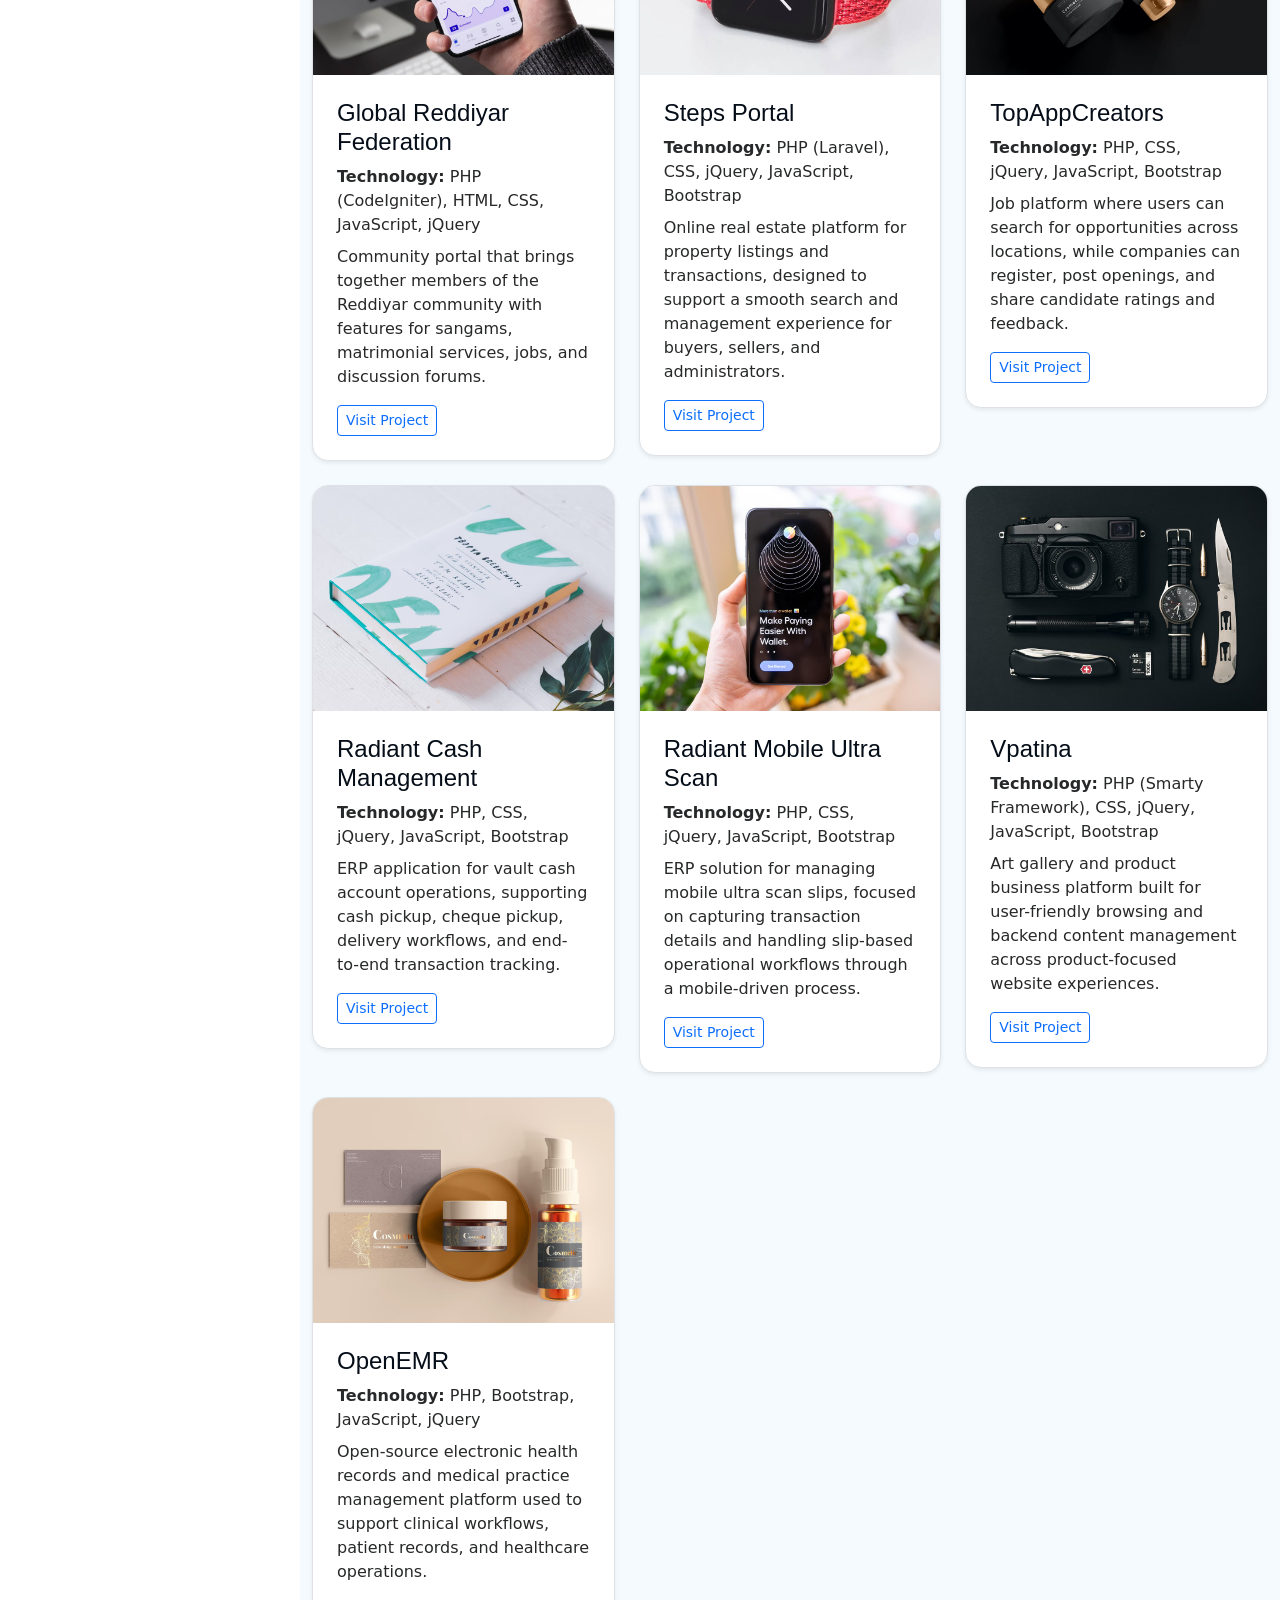
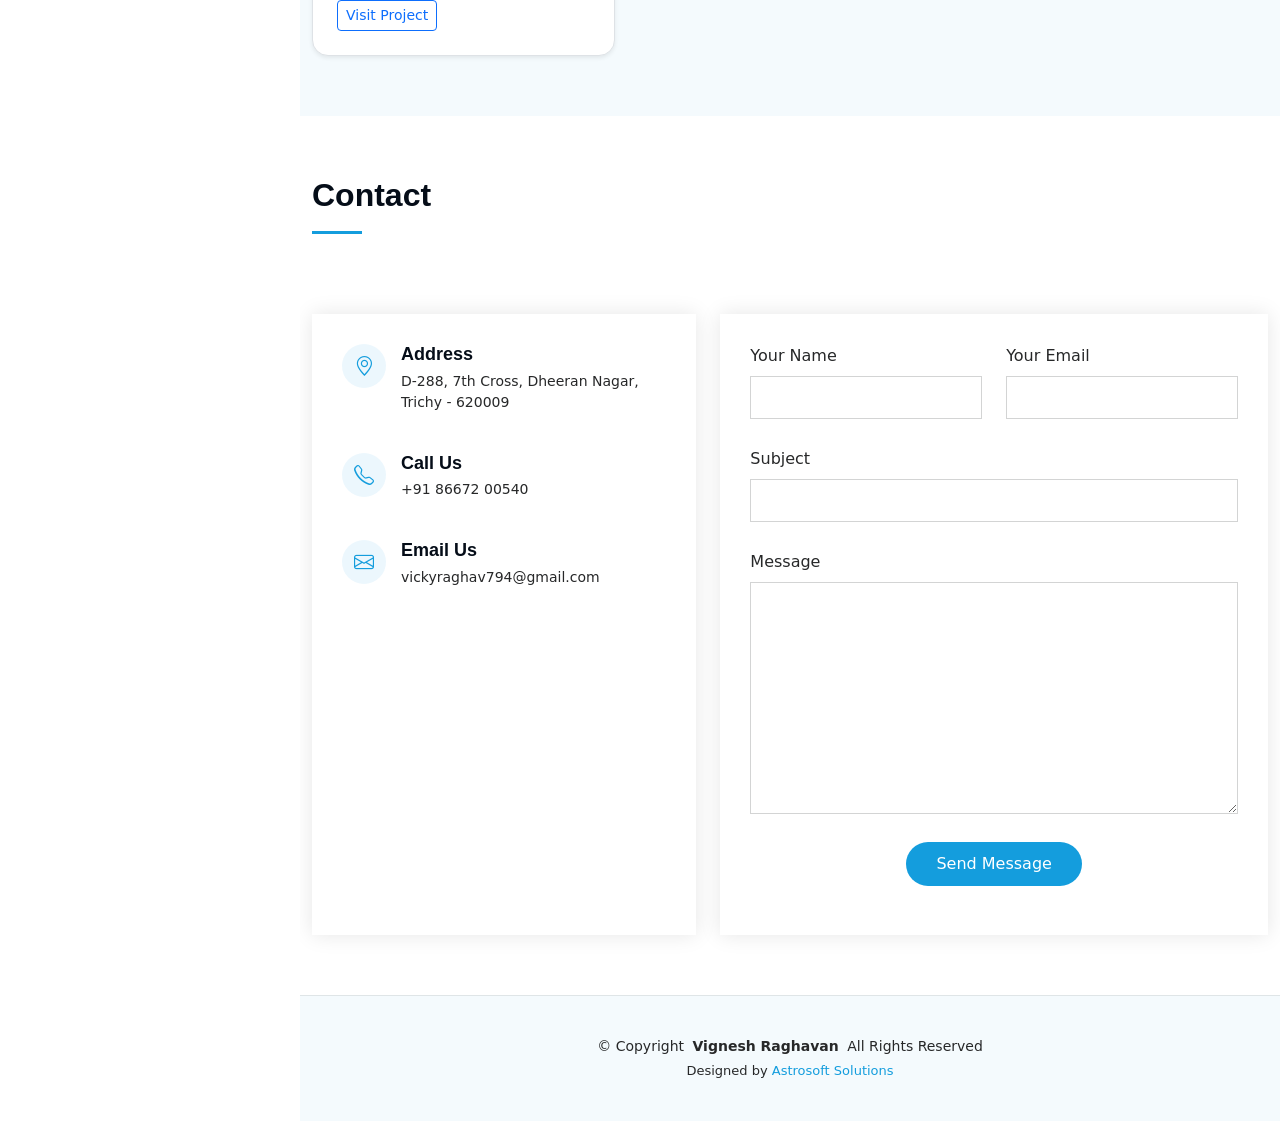
==== commit 07ad689c: "fixed the validation code" ====
--- a/index.html
+++ b/index.html
@@ -782,7 +782,6 @@
   <!-- Vendor JS Files -->
   <script src="https://code.jquery.com/jquery-3.7.1.min.js"></script>
   <script src="assets/vendor/bootstrap/js/bootstrap.bundle.min.js"></script>
-  <script src="assets/vendor/php-email-form/validate.js"></script>
   <script src="assets/vendor/aos/aos.js"></script>
   <script src="assets/vendor/typed.js/typed.umd.js"></script>
   <script src="assets/vendor/purecounter/purecounter_vanilla.js"></script>
@@ -798,6 +797,29 @@
     $(function () {
       const $form = $('.php-email-form');
       const emailPattern = /^[^\s@]+@[^\s@]+\.[^\s@]+$/;
+      const isGithubPages = window.location.hostname.indexOf('github.io') !== -1;
+      const receiverEmail = 'vickyraghav794@gmail.com';
+
+      function showLoading(show) {
+        $form.find('.loading').toggleClass('d-block', show);
+      }
+
+      function showError(message) {
+        showLoading(false);
+        $form.find('.error-message').text(message).addClass('d-block');
+        $form.find('.sent-message').removeClass('d-block');
+      }
+
+      function showSuccess(message) {
+        showLoading(false);
+        $form.find('.sent-message').text(message).addClass('d-block');
+        $form.find('.error-message').removeClass('d-block').text('');
+      }
+
+      function clearStatus() {
+        $form.find('.error-message').removeClass('d-block').text('');
+        $form.find('.sent-message').removeClass('d-block');
+      }
 
       function setError($field, message) {
         const errorId = '#' + $field.attr('id').replace('-field', '-error');
@@ -883,6 +905,9 @@
       $('#message-field').on('input blur', validateMessage);
 
       $form.on('submit', function (event) {
+        event.preventDefault();
+        clearStatus();
+
         const isValid = [
           validateName(),
           validateEmail(),
@@ -891,8 +916,57 @@
         ].every(Boolean);
 
         if (!isValid) {
-          event.preventDefault();
+          return;
         }
+
+        const name = $.trim($('#name-field').val());
+        const email = $.trim($('#email-field').val());
+        const subject = $.trim($('#subject-field').val());
+        const message = $.trim($('#message-field').val());
+
+        if (isGithubPages) {
+          const body = [
+            'Name: ' + name,
+            'Email: ' + email,
+            '',
+            'Message:',
+            message
+          ].join('\n');
+
+          const mailtoUrl = 'mailto:' + receiverEmail
+            + '?subject=' + encodeURIComponent(subject)
+            + '&body=' + encodeURIComponent(body);
+
+          window.location.href = mailtoUrl;
+          showSuccess('Your email app has been opened with the message details.');
+          return;
+        }
+
+        showLoading(true);
+
+        fetch($form.attr('action'), {
+          method: 'POST',
+          body: new FormData($form[0]),
+          headers: { 'X-Requested-With': 'XMLHttpRequest' }
+        })
+          .then(function (response) {
+            if (!response.ok) {
+              throw new Error('Unable to send your message right now.');
+            }
+
+            return response.text();
+          })
+          .then(function (data) {
+            if ($.trim(data) !== 'OK') {
+              throw new Error(data || 'Unable to send your message right now.');
+            }
+
+            showSuccess('Your message has been sent. Thank you!');
+            $form[0].reset();
+          })
+          .catch(function (error) {
+            showError(error.message || 'Unable to send your message right now.');
+          });
       });
     });
   </script>
--- a/assets/css/main.css
+++ b/assets/css/main.css
@@ -559,6 +559,7 @@
   width: 100%;
   height: 100%;
   object-fit: cover;
+  object-position: 72% center;
   z-index: 1;
 }
 
@@ -609,6 +610,21 @@
 }
 
 @media (max-width: 768px) {
+  .hero {
+    min-height: 100svh;
+    padding: 60px 0;
+  }
+
+  .hero img {
+    object-position: 78% center;
+  }
+
+  .hero .container {
+    width: 100%;
+    padding-left: 24px;
+    padding-right: 24px;
+  }
+
   .hero h2 {
     font-size: 32px;
   }
@@ -1272,4 +1288,4 @@
 --------------------------------------------------------------*/
 .starter-section {
   /* Add your styles here */
-}+}
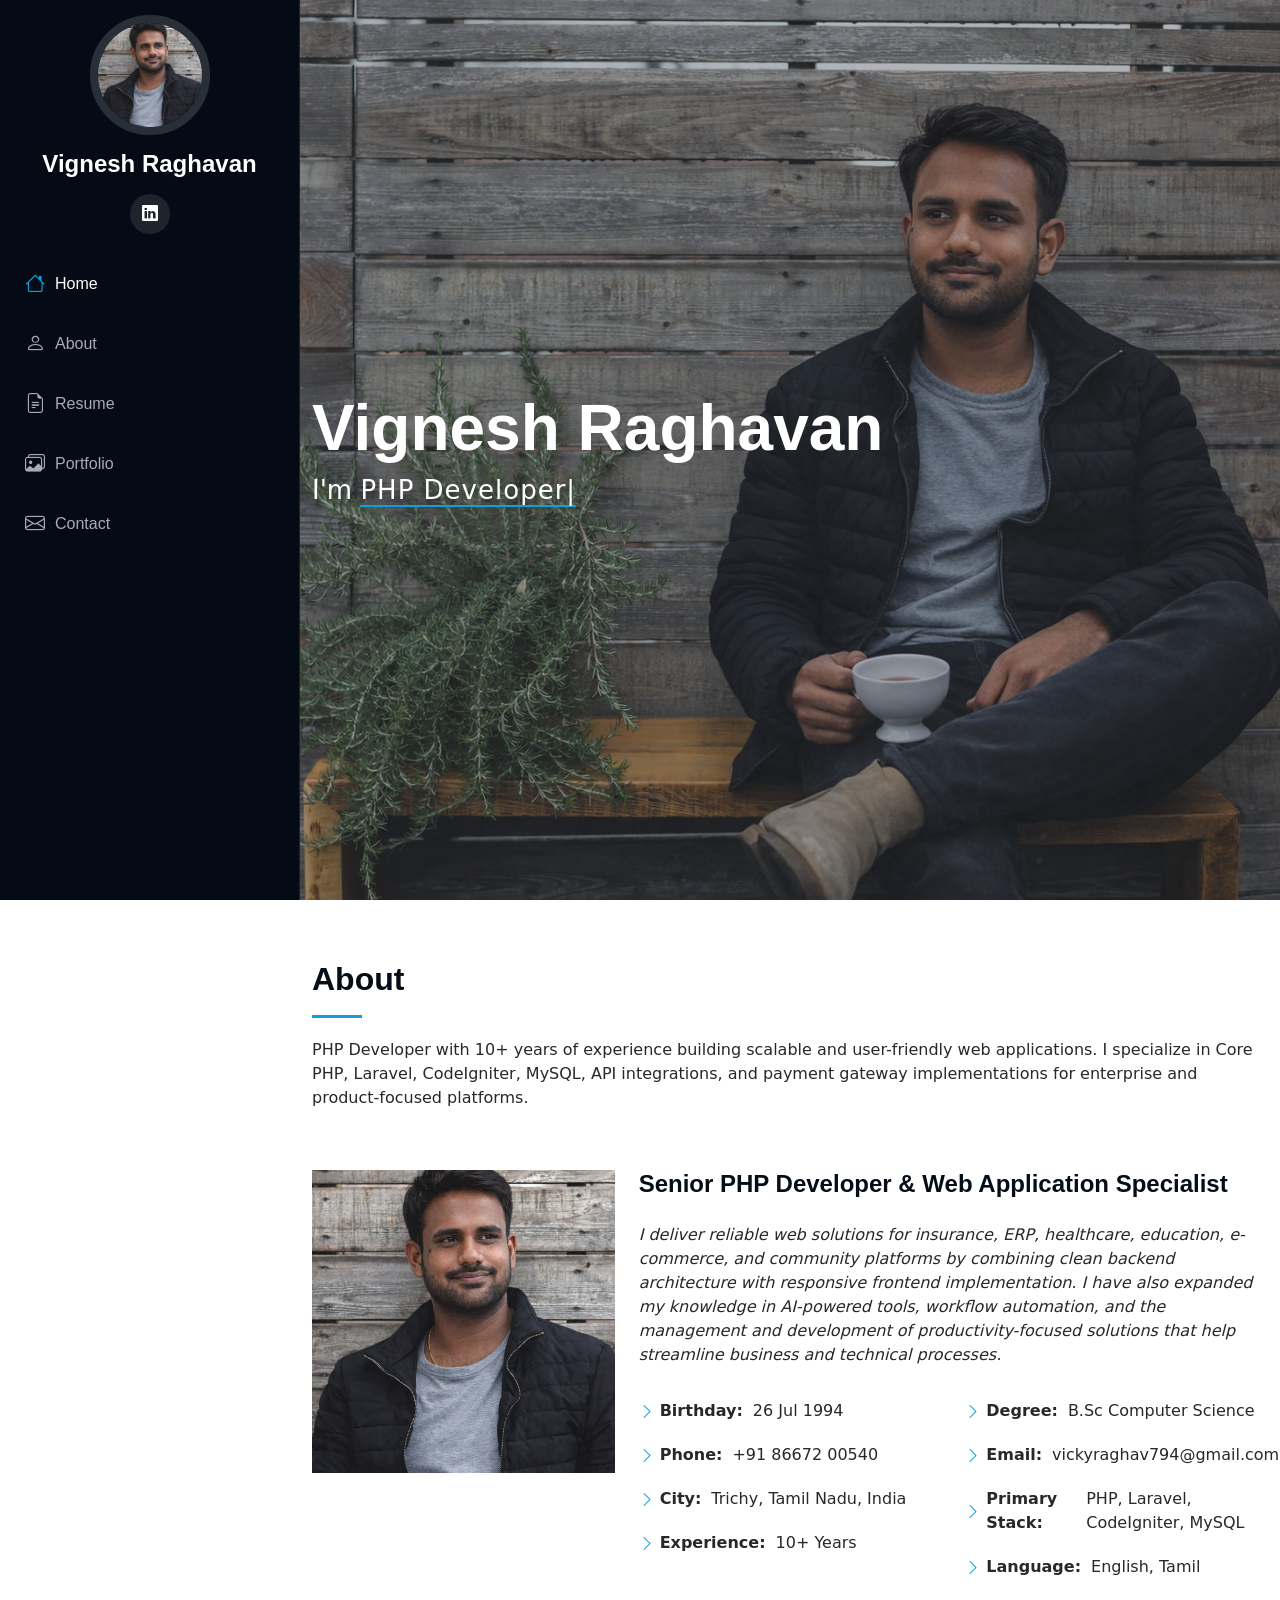
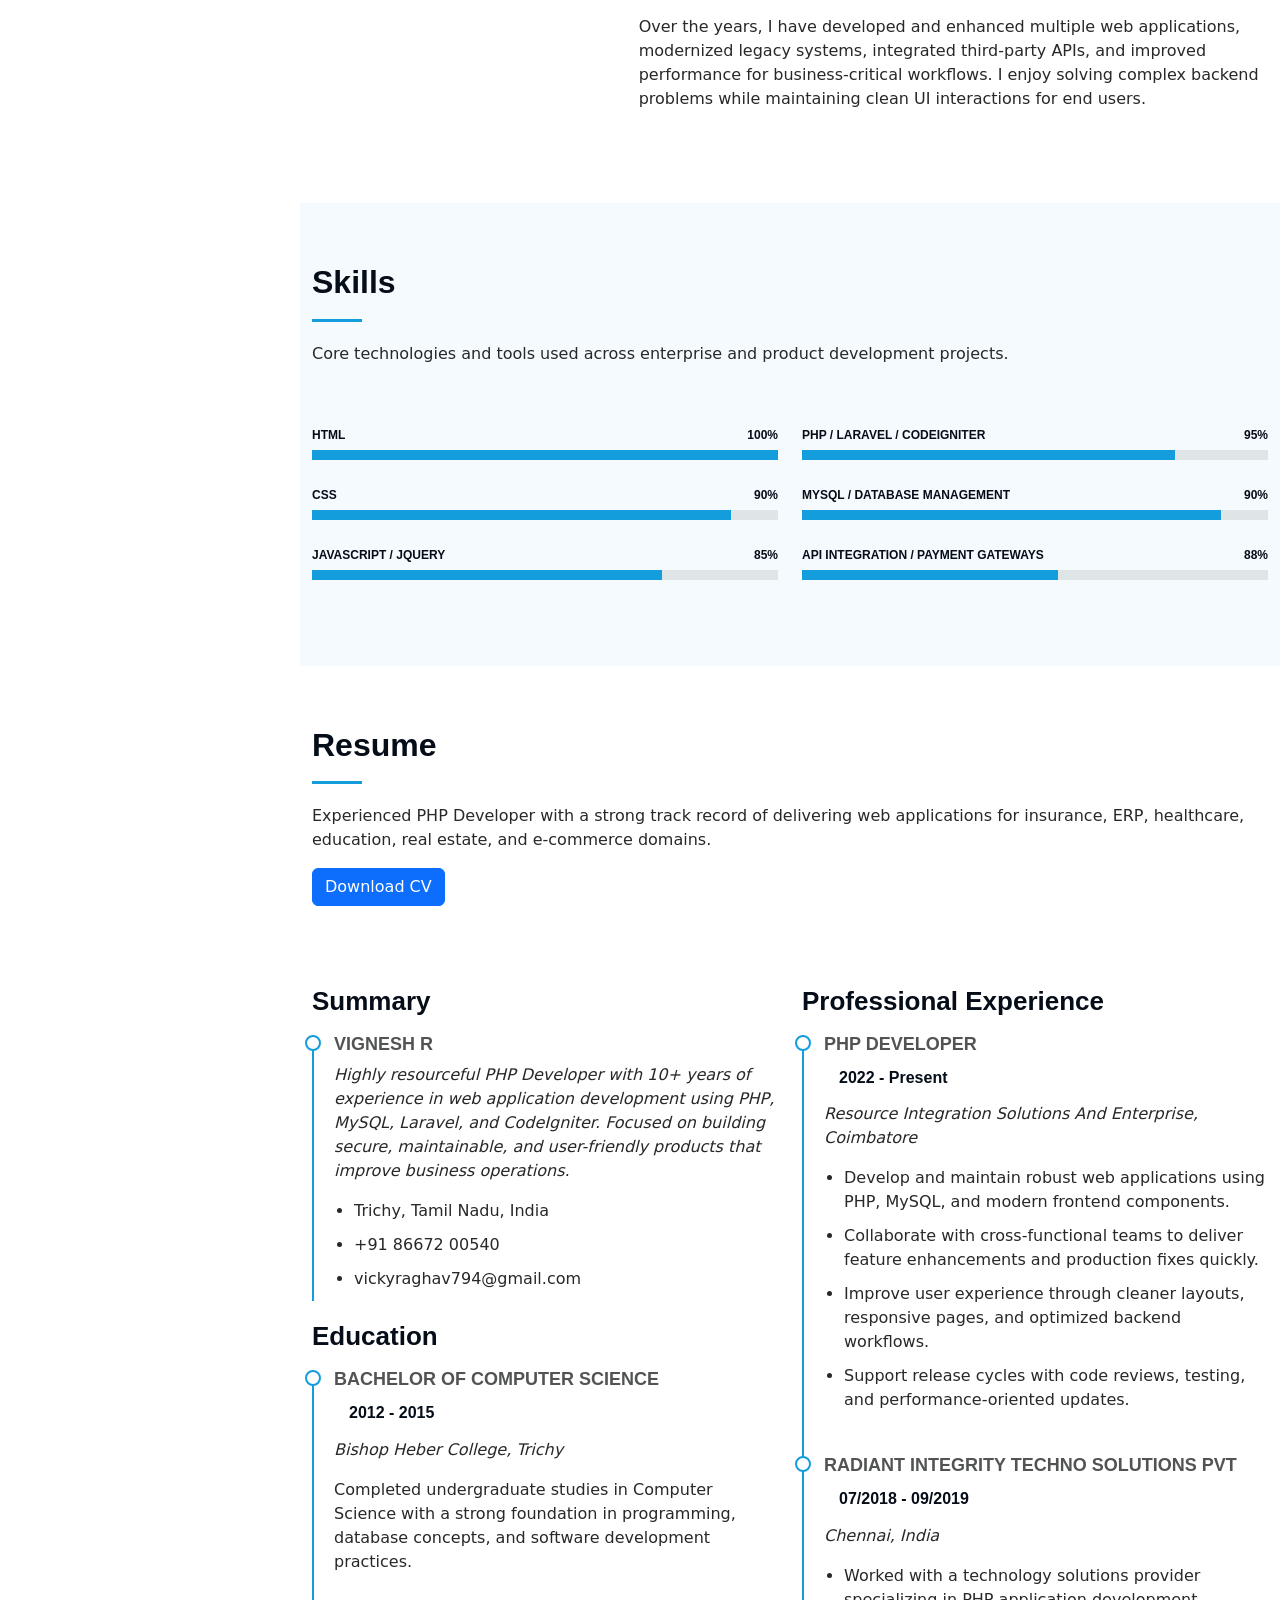
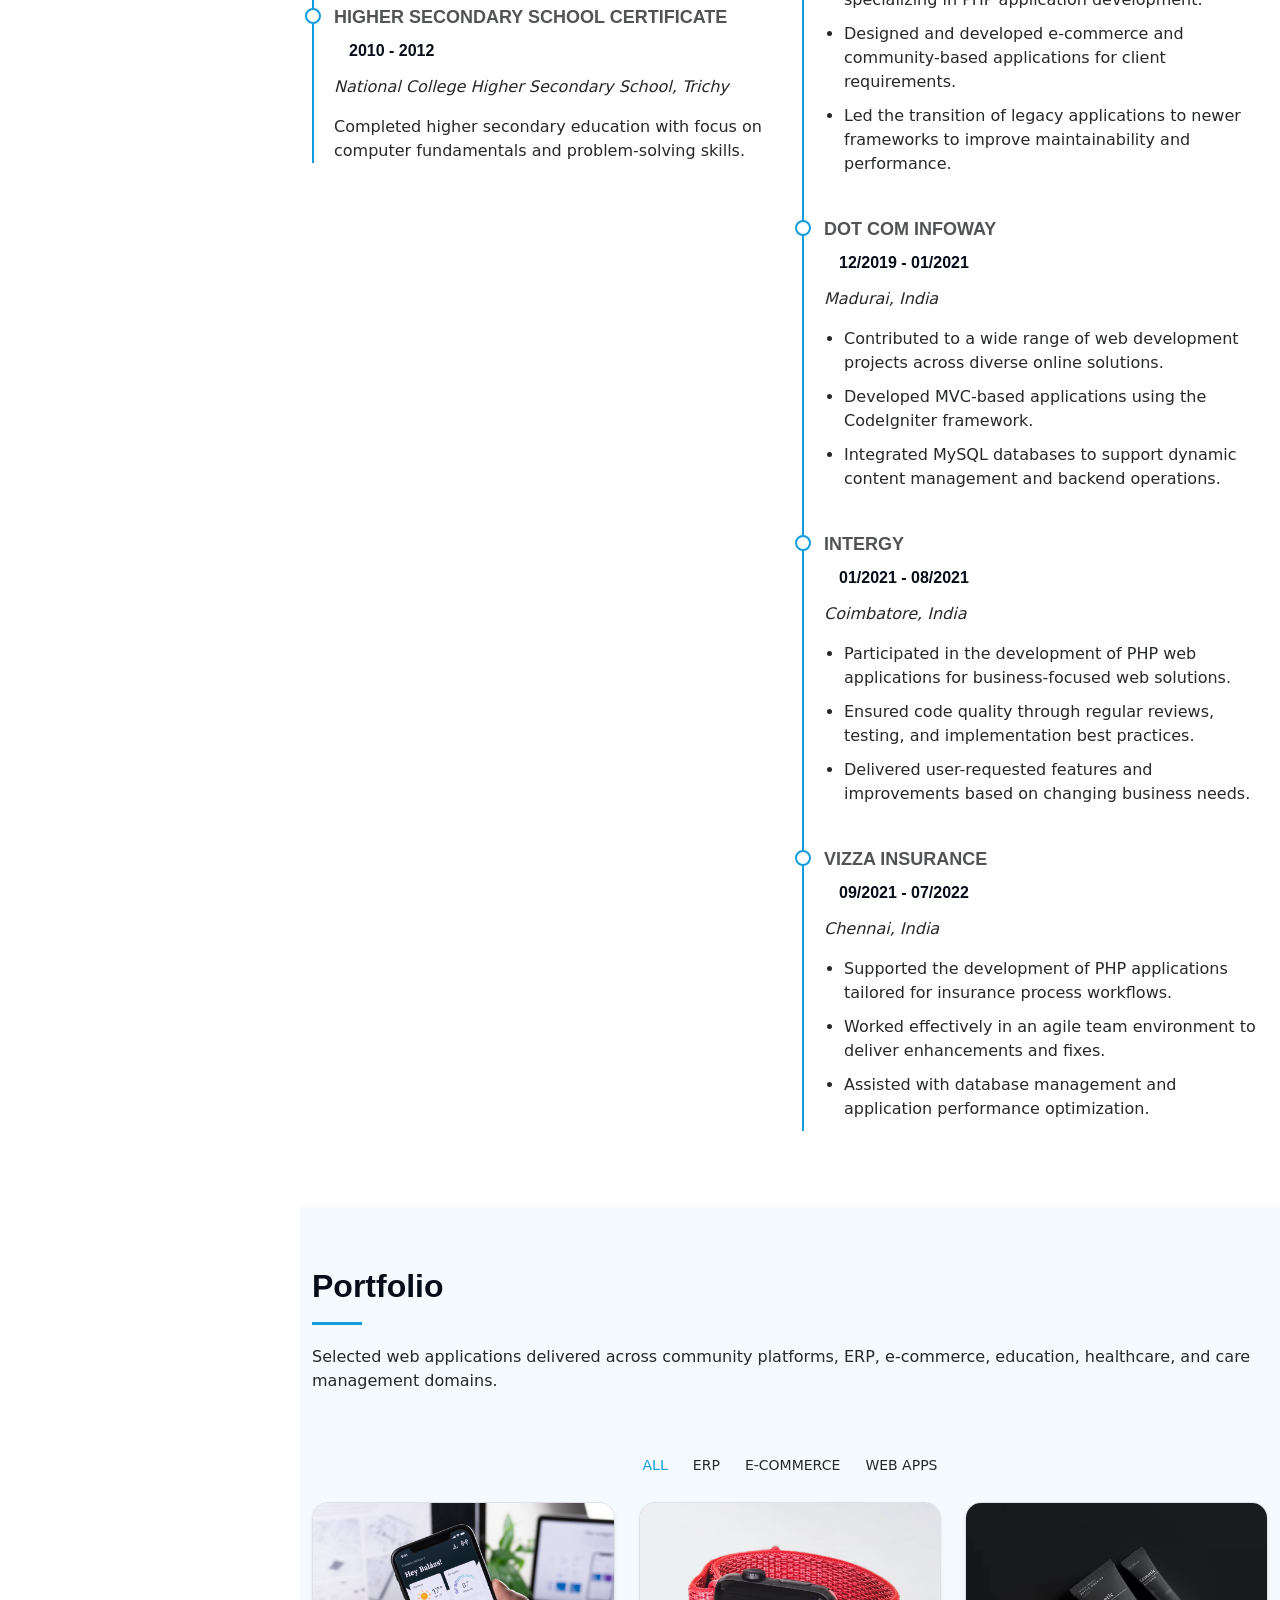
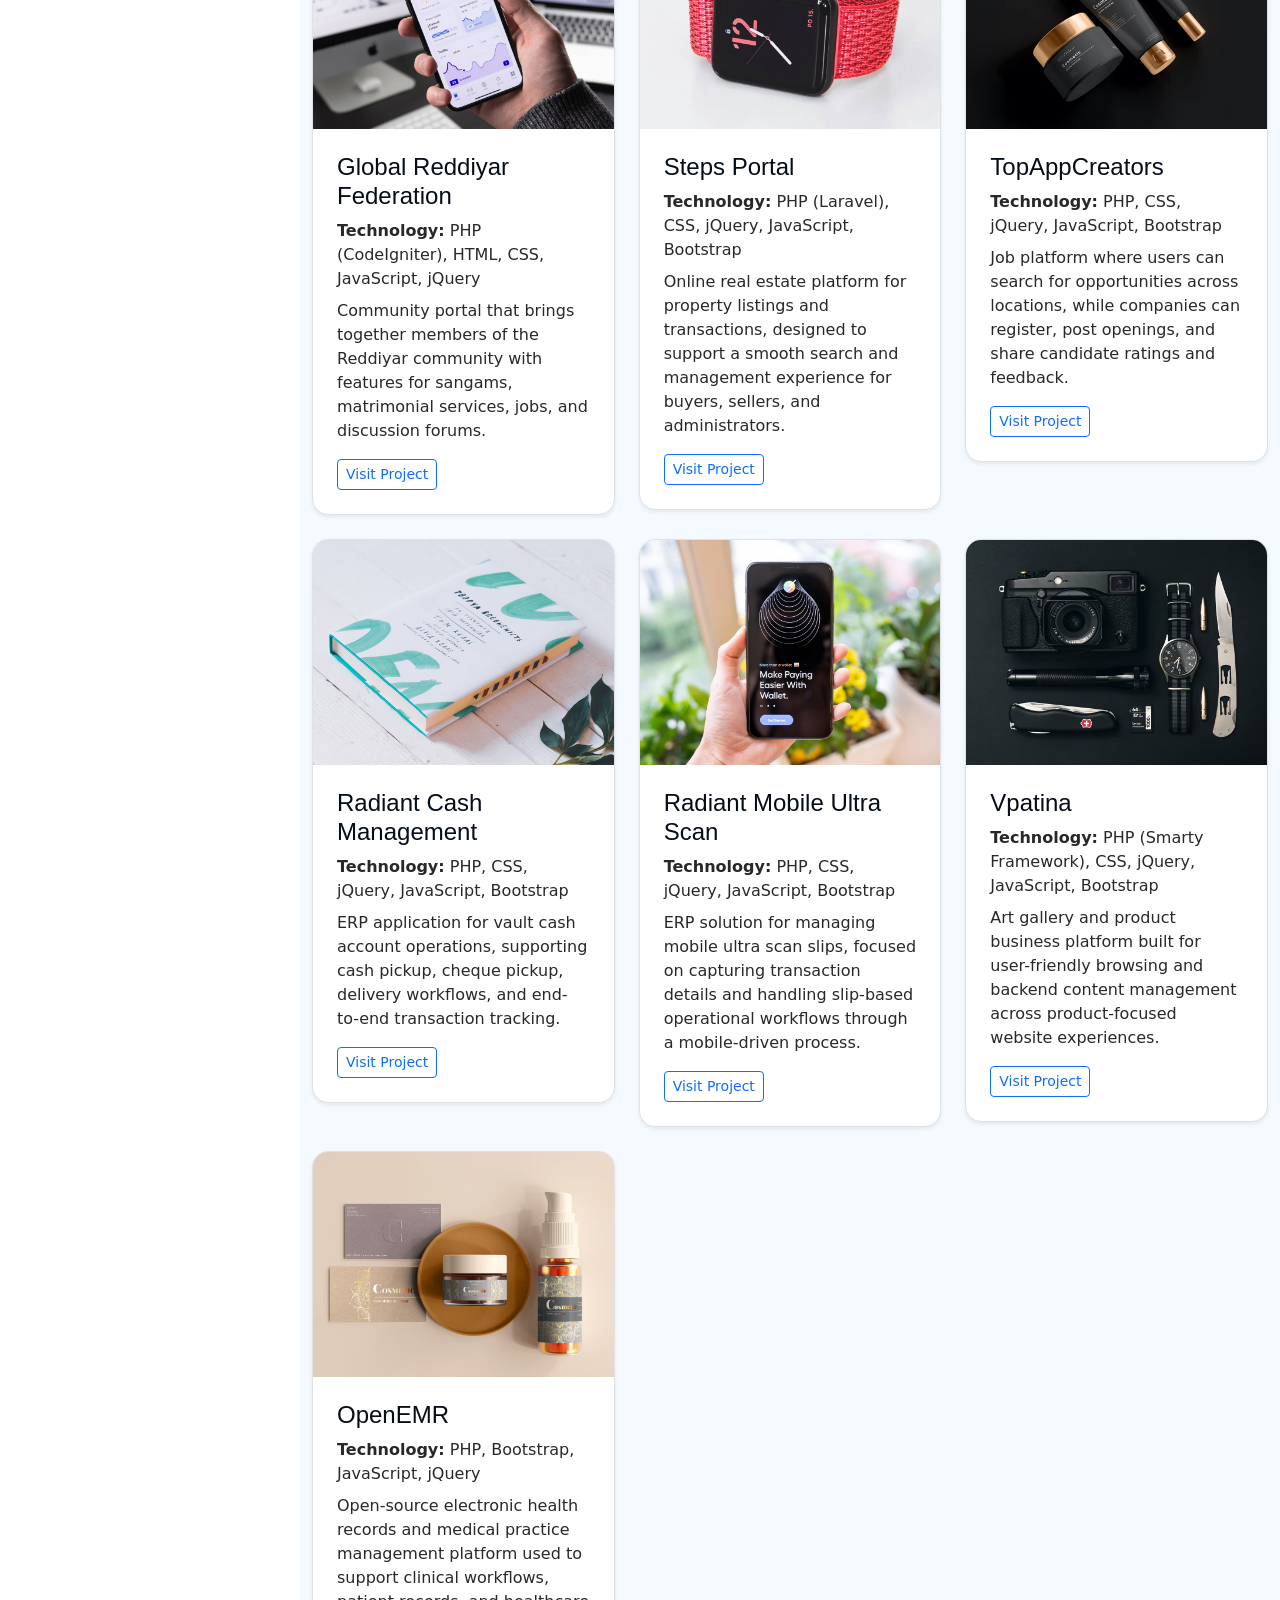
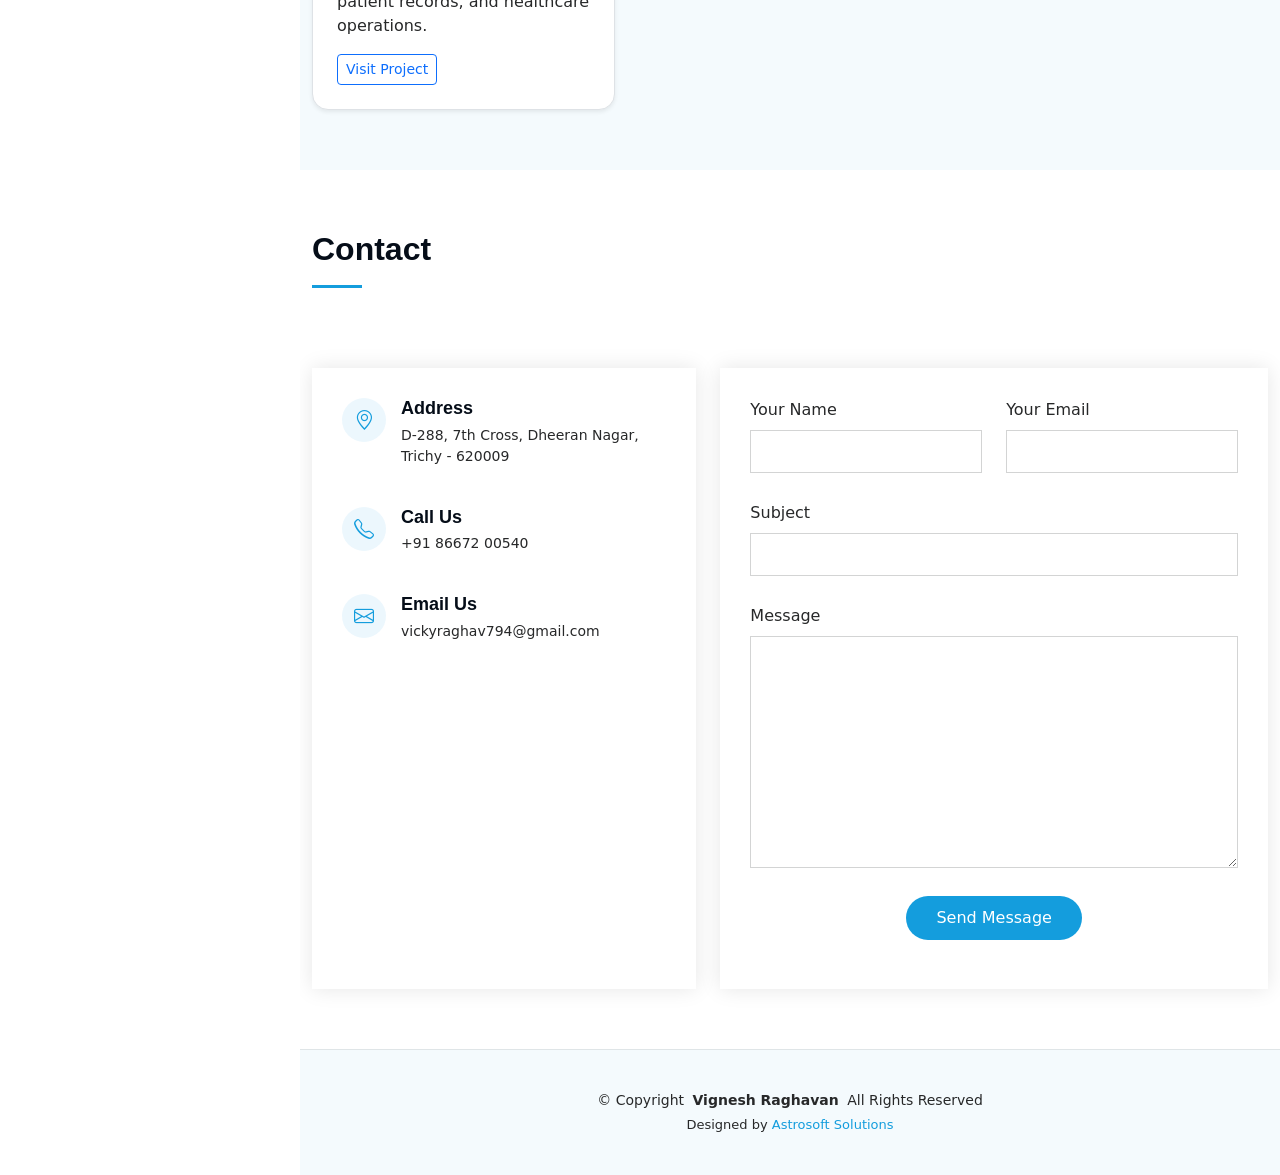
==== commit d2aa63bb: "Added CV documents" ====
--- a/index.html
+++ b/index.html
@@ -268,6 +268,7 @@
       <div class="container section-title" data-aos="fade-up">
         <h2>Resume</h2>
         <p>Experienced PHP Developer with a strong track record of delivering web applications for insurance, ERP, healthcare, education, real estate, and e-commerce domains.</p>
+        <a href="assets/docs/Resume.pdf" class="btn btn-primary mt-3" download="Vignesh-Raghavan-Resume.pdf" target="_blank" rel="noopener noreferrer">Download CV</a>
       </div><!-- End Section Title -->
 
       <div class="container">
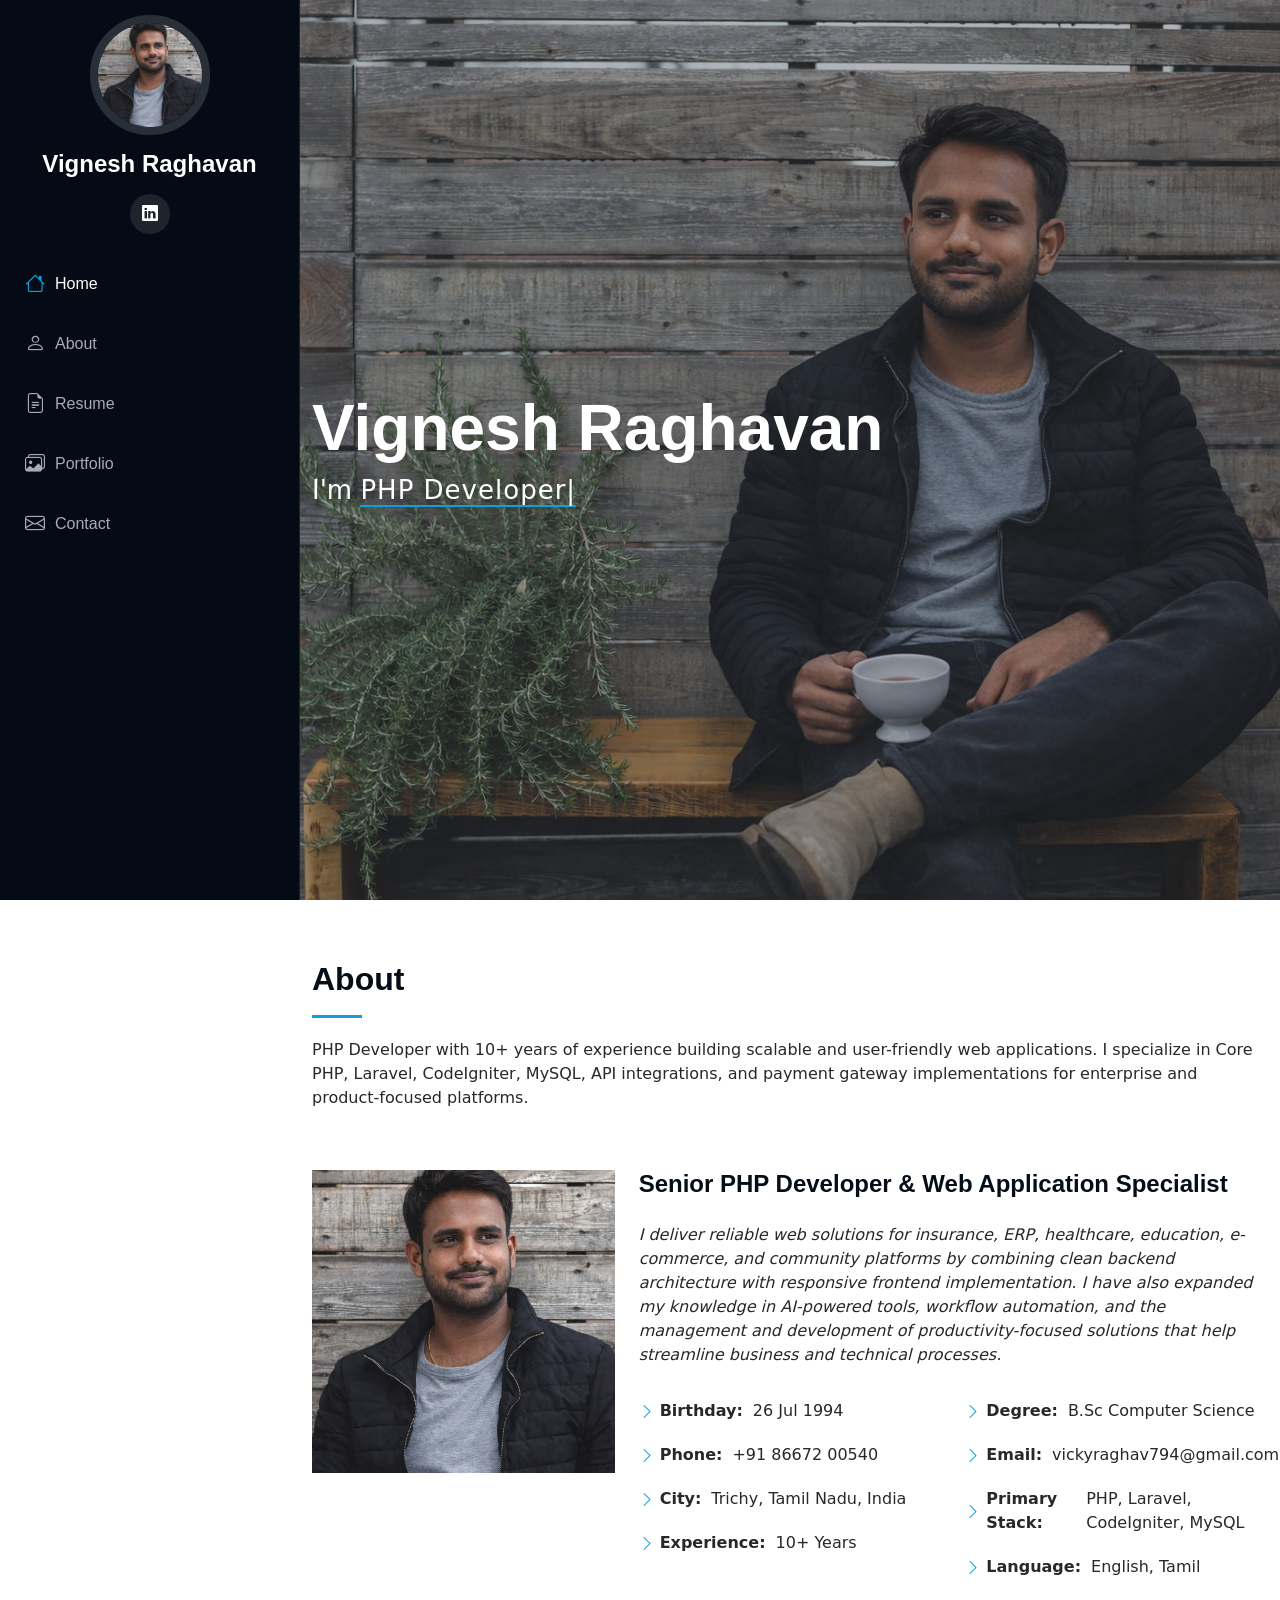
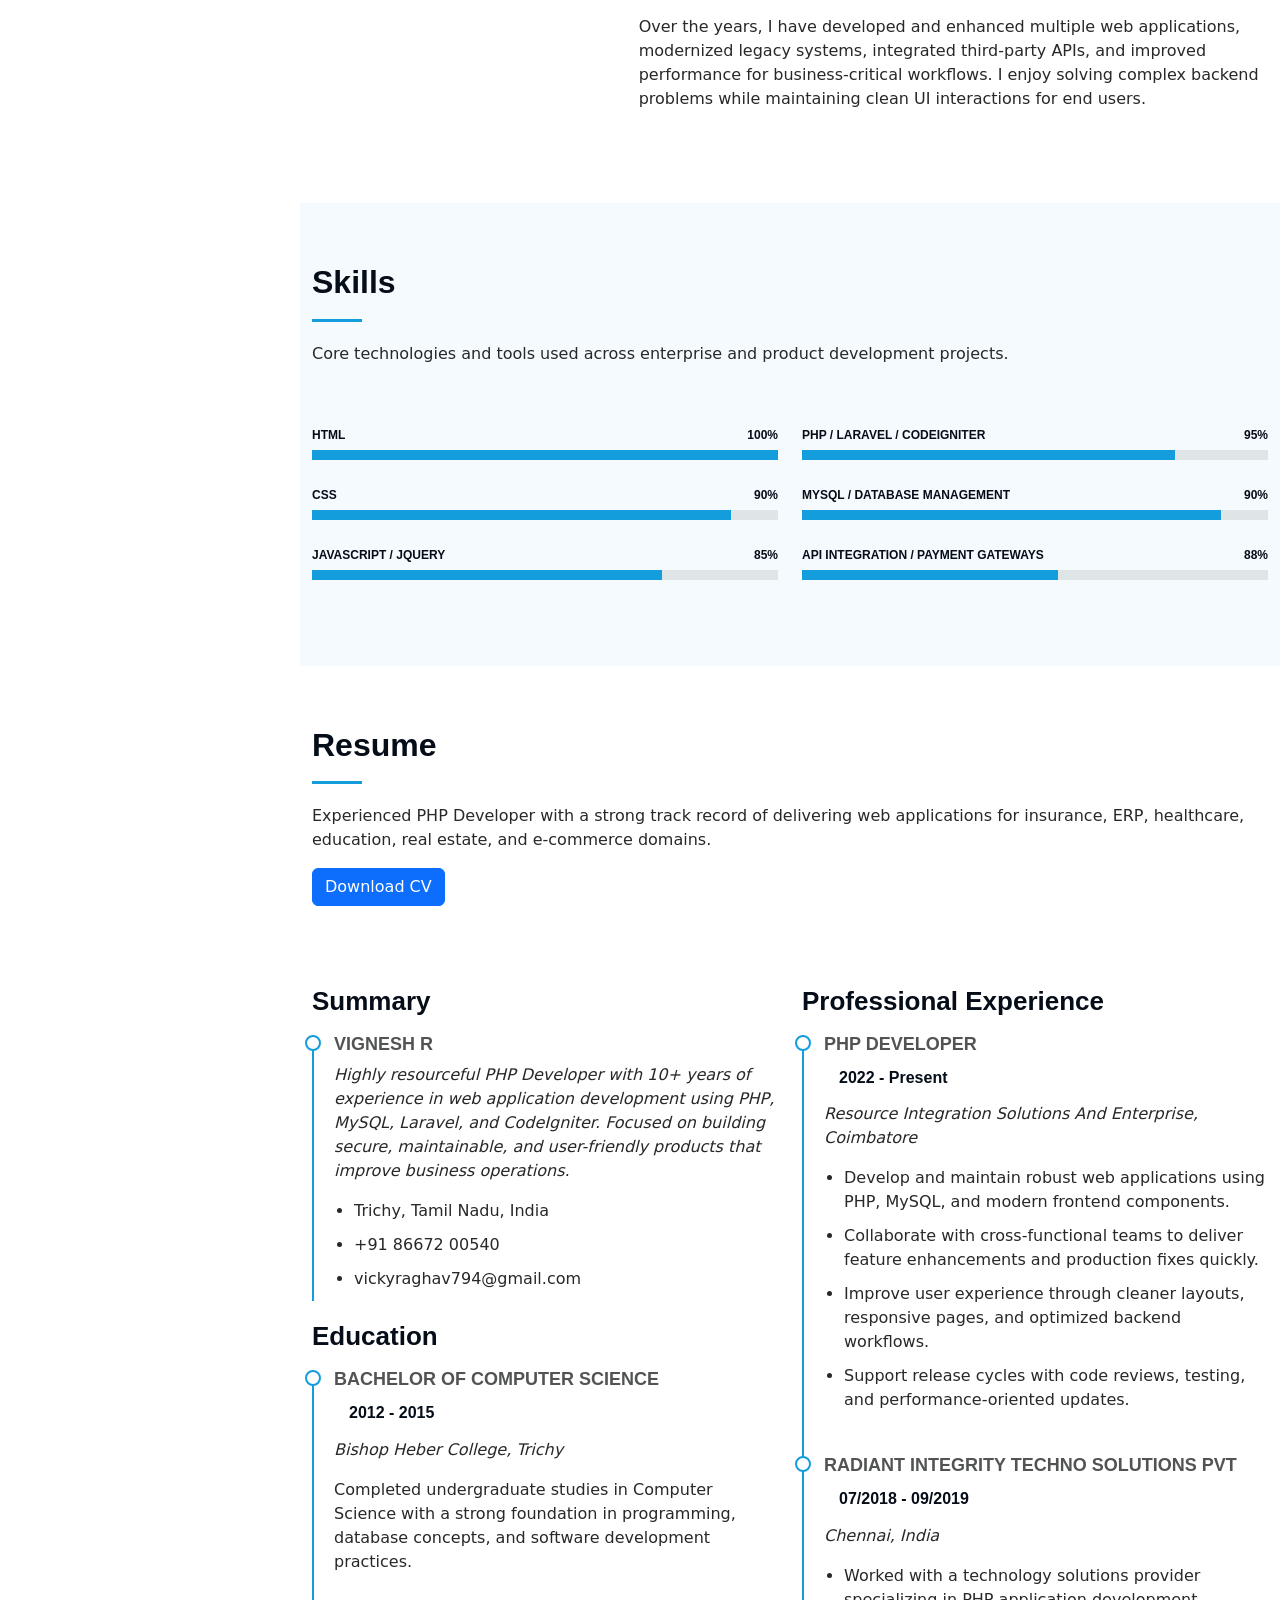
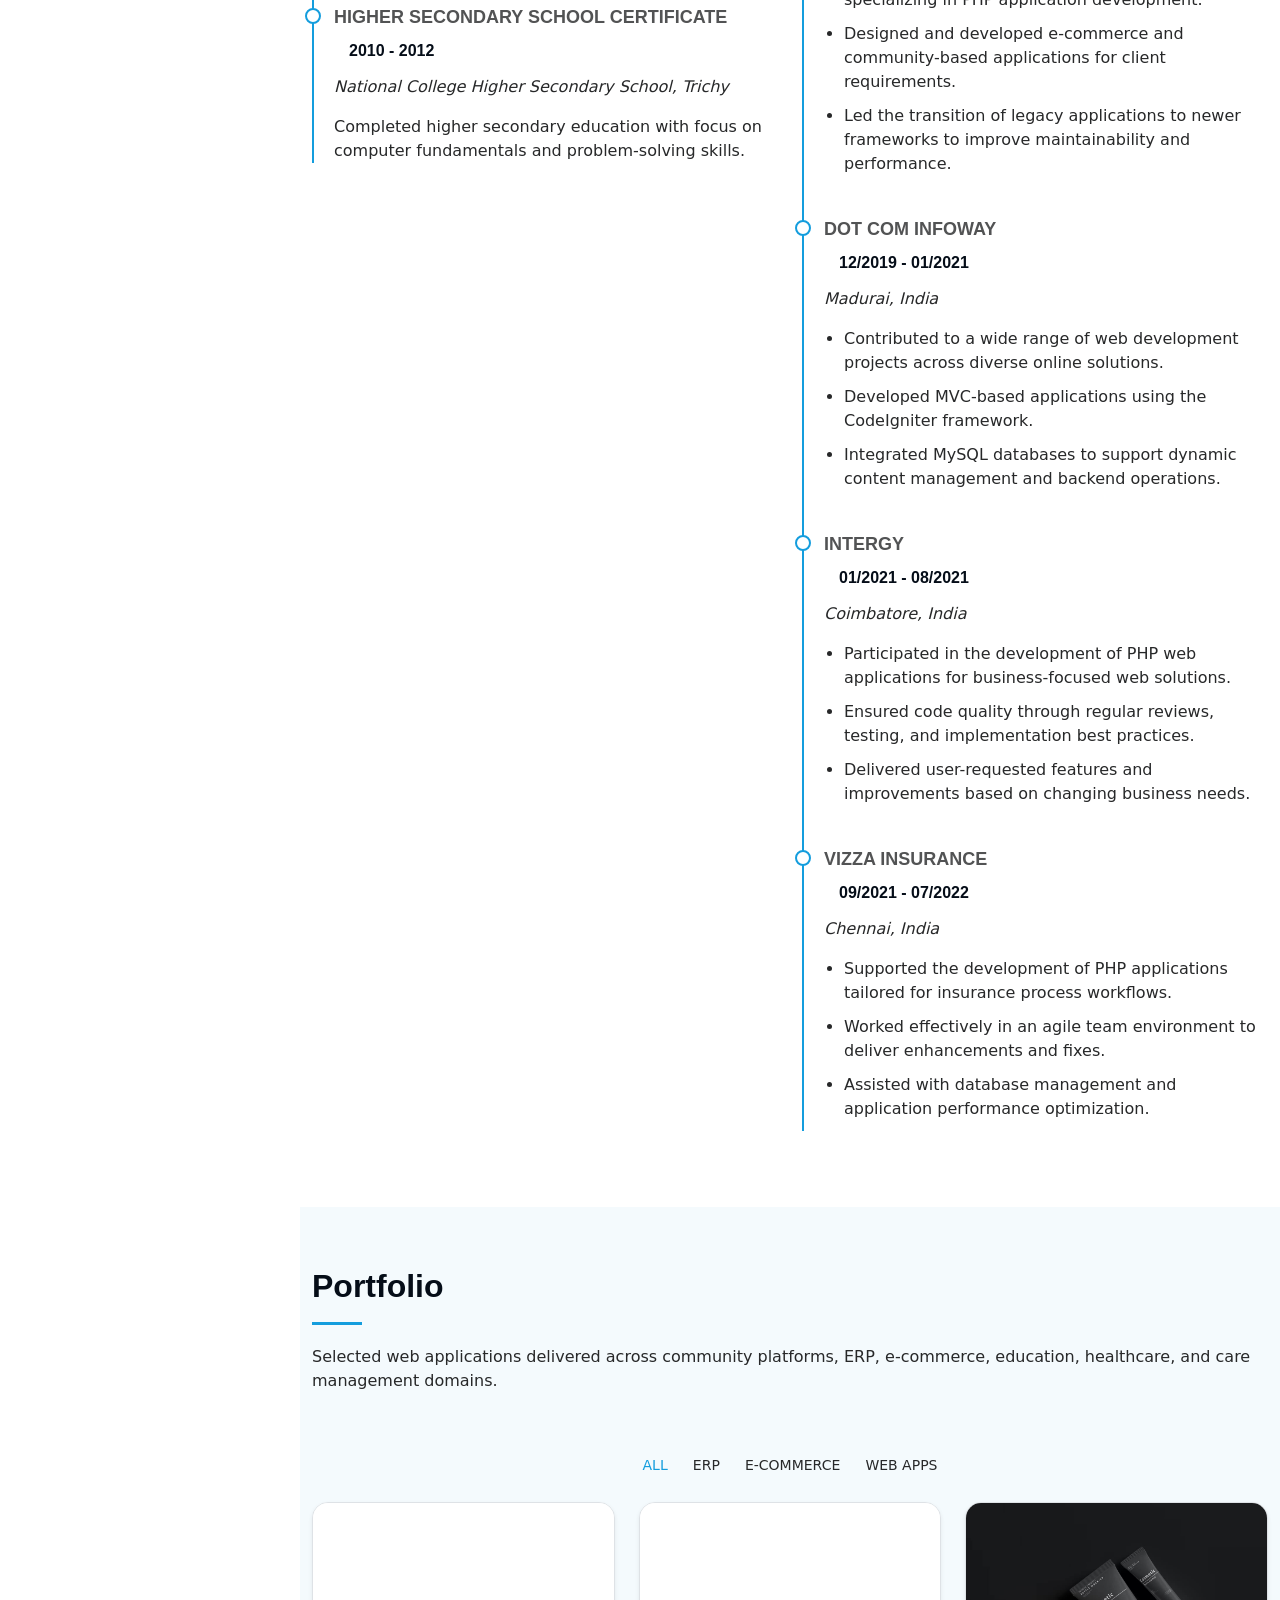
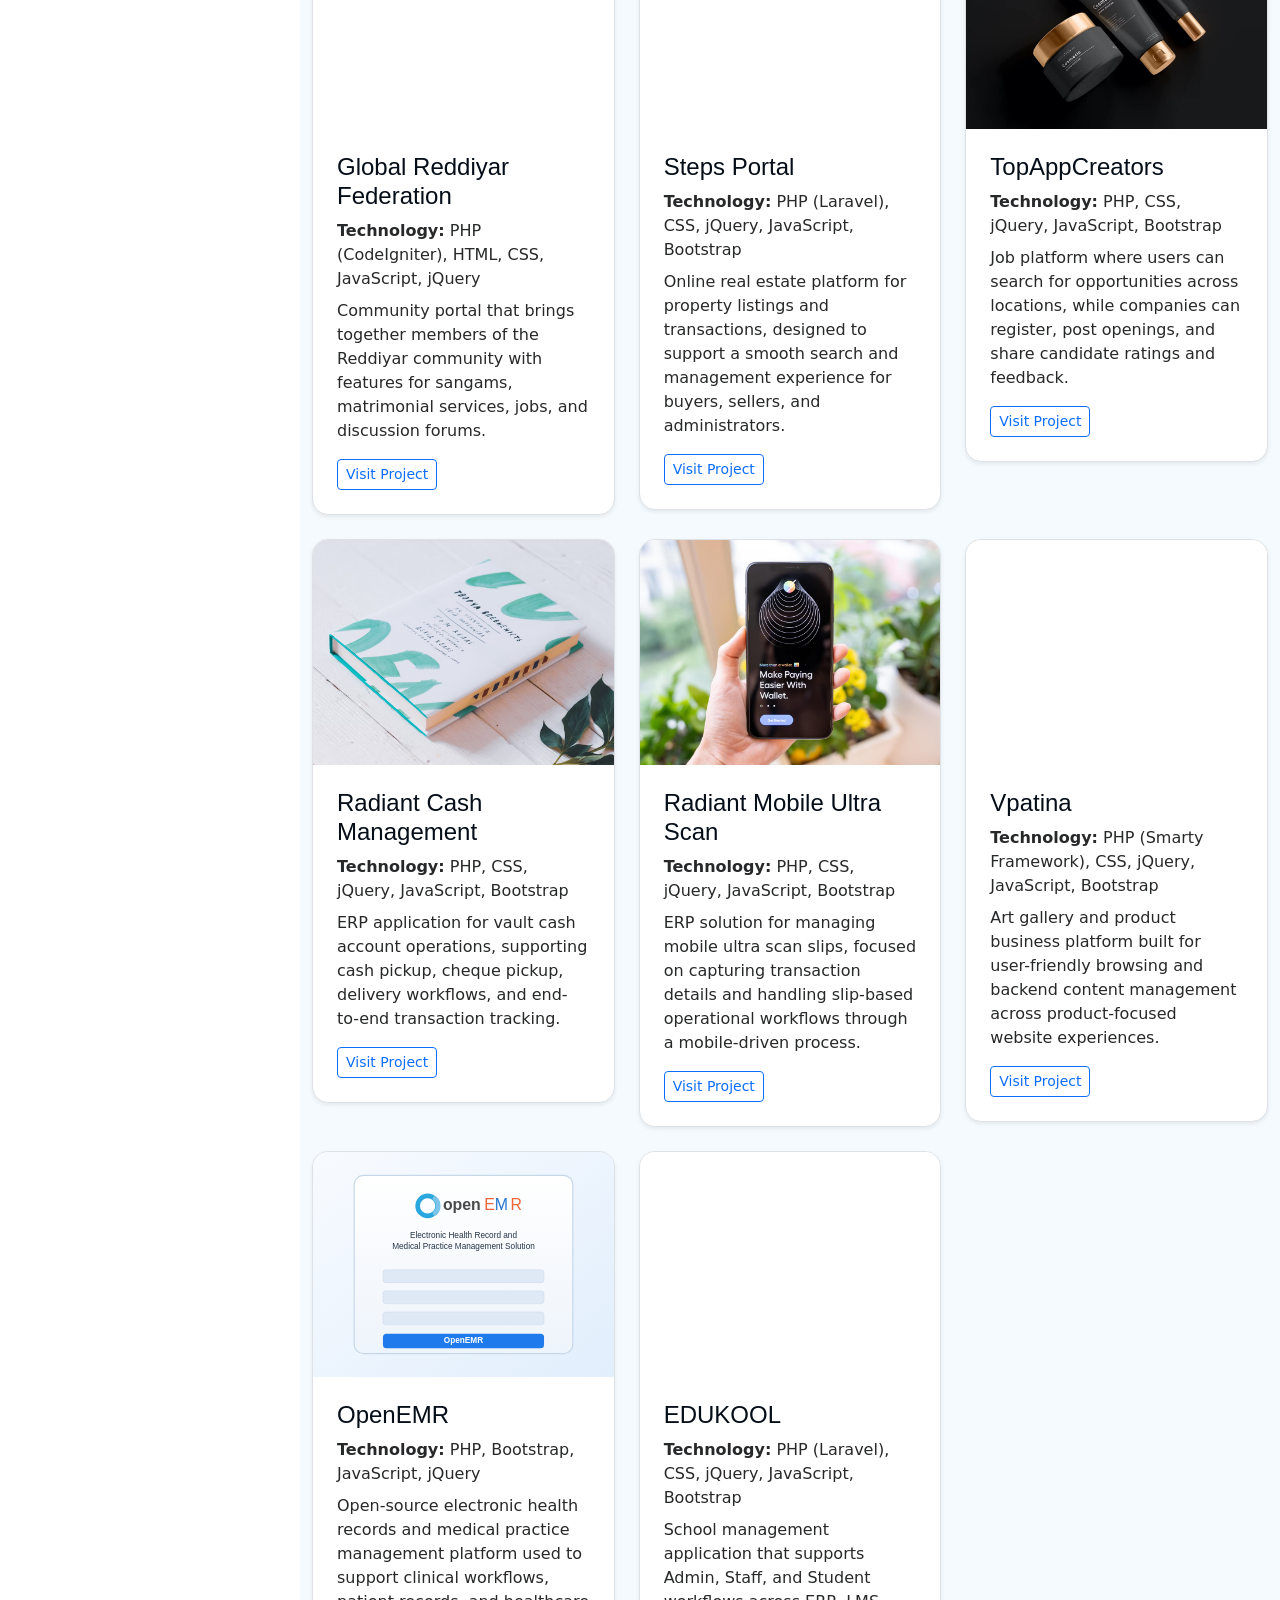
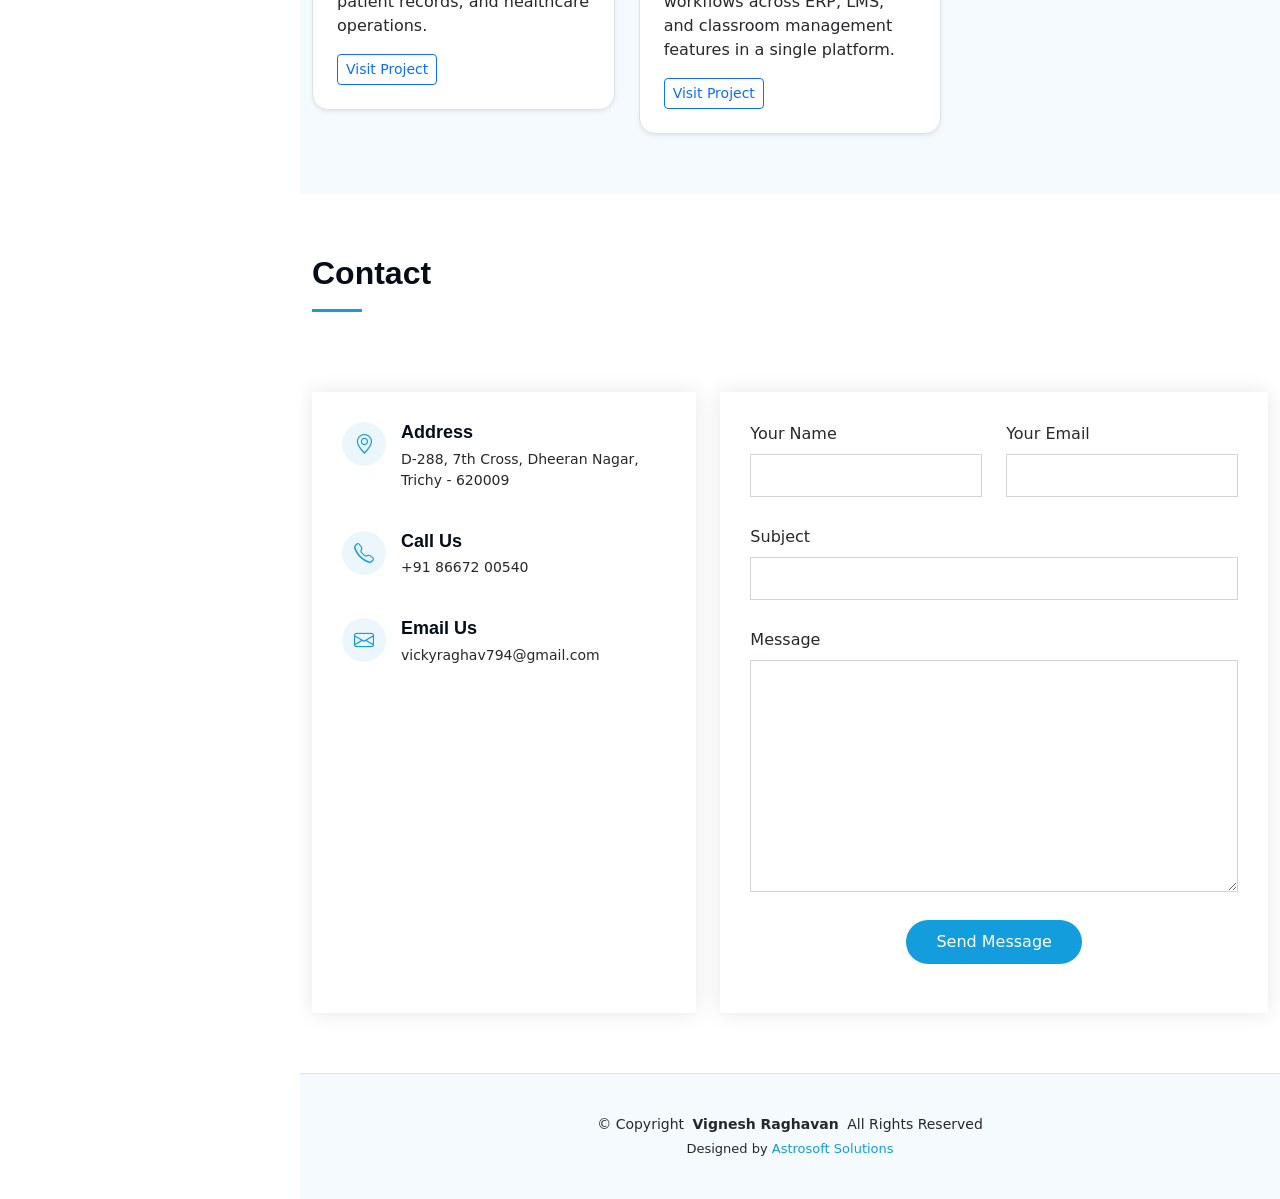
==== commit 7ad18584: "Modified to changes project portfolio image" ====
--- a/index.html
+++ b/index.html
@@ -395,7 +395,7 @@
 
             <div class="col-lg-4 col-md-6 portfolio-item isotope-item filter-webapp">
               <div class="portfolio-content h-100 border rounded-4 bg-white shadow-sm">
-                <img src="assets/img/portfolio/app-1.jpg" class="img-fluid" alt="Global Reddiyar Federation">
+                <img src="assets/img/portfolio/global-reddiyar-federation.jpg" class="img-fluid" alt="Global Reddiyar Federation">
                 <div class="p-4">
                   <h4>Global Reddiyar Federation</h4>
                   <p class="mb-2"><strong>Technology:</strong> PHP (CodeIgniter), HTML, CSS, JavaScript, jQuery</p>
@@ -407,7 +407,7 @@
 
             <div class="col-lg-4 col-md-6 portfolio-item isotope-item filter-webapp">
               <div class="portfolio-content h-100 border rounded-4 bg-white shadow-sm">
-                <img src="assets/img/portfolio/product-1.jpg" class="img-fluid" alt="Steps Portal">
+                <img src="assets/img/portfolio/steps-portal.jpg" class="img-fluid" alt="Steps Portal">
                 <div class="p-4">
                   <h4>Steps Portal</h4>
                   <p class="mb-2"><strong>Technology:</strong> PHP (Laravel), CSS, jQuery, JavaScript, Bootstrap</p>
@@ -455,7 +455,7 @@
 
             <div class="col-lg-4 col-md-6 portfolio-item isotope-item filter-ecommerce">
               <div class="portfolio-content h-100 border rounded-4 bg-white shadow-sm">
-                <img src="assets/img/portfolio/product-2.jpg" class="img-fluid" alt="Vpatina">
+                <img src="assets/img/portfolio/vpatina.jpg" class="img-fluid" alt="Vpatina">
                 <div class="p-4">
                   <h4>Vpatina</h4>
                   <p class="mb-2"><strong>Technology:</strong> PHP (Smarty Framework), CSS, jQuery, JavaScript, Bootstrap</p>
@@ -467,12 +467,24 @@
 
             <div class="col-lg-4 col-md-6 portfolio-item isotope-item filter-webapp">
               <div class="portfolio-content h-100 border rounded-4 bg-white shadow-sm">
-                <img src="assets/img/portfolio/branding-2.jpg" class="img-fluid" alt="OpenEMR">
+                <img src="assets/img/portfolio/openemr.svg" class="img-fluid" alt="OpenEMR">
                 <div class="p-4">
                   <h4>OpenEMR</h4>
                   <p class="mb-2"><strong>Technology:</strong> PHP, Bootstrap, JavaScript, jQuery</p>
                   <p class="mb-3">Open-source electronic health records and medical practice management platform used to support clinical workflows, patient records, and healthcare operations.</p>
                   <a href="http://practice.dfwprimary.com/" title="Visit OpenEMR" class="btn btn-sm btn-outline-primary" target="_blank" rel="noopener noreferrer">Visit Project</a>
+                </div>
+              </div>
+            </div><!-- End Portfolio Item -->
+
+            <div class="col-lg-4 col-md-6 portfolio-item isotope-item filter-webapp">
+              <div class="portfolio-content h-100 border rounded-4 bg-white shadow-sm">
+                <img src="assets/img/portfolio/edukool.jpg" class="img-fluid" alt="EDUKOOL">
+                <div class="p-4">
+                  <h4>EDUKOOL</h4>
+                  <p class="mb-2"><strong>Technology:</strong> PHP (Laravel), CSS, jQuery, JavaScript, Bootstrap</p>
+                  <p class="mb-3">School management application that supports Admin, Staff, and Student workflows across ERP, LMS, and classroom management features in a single platform.</p>
+                  <a href="https://csrms.edukool.com/login" title="Visit EDUKOOL" class="btn btn-sm btn-outline-primary" target="_blank" rel="noopener noreferrer">Visit Project</a>
                 </div>
               </div>
             </div><!-- End Portfolio Item -->
--- a/assets/css/main.css
+++ b/assets/css/main.css
@@ -842,6 +842,10 @@
 }
 
 .portfolio .portfolio-content img {
+  display: block;
+  width: 100%;
+  aspect-ratio: 4 / 3;
+  object-fit: cover;
   transition: 0.3s;
 }
 
